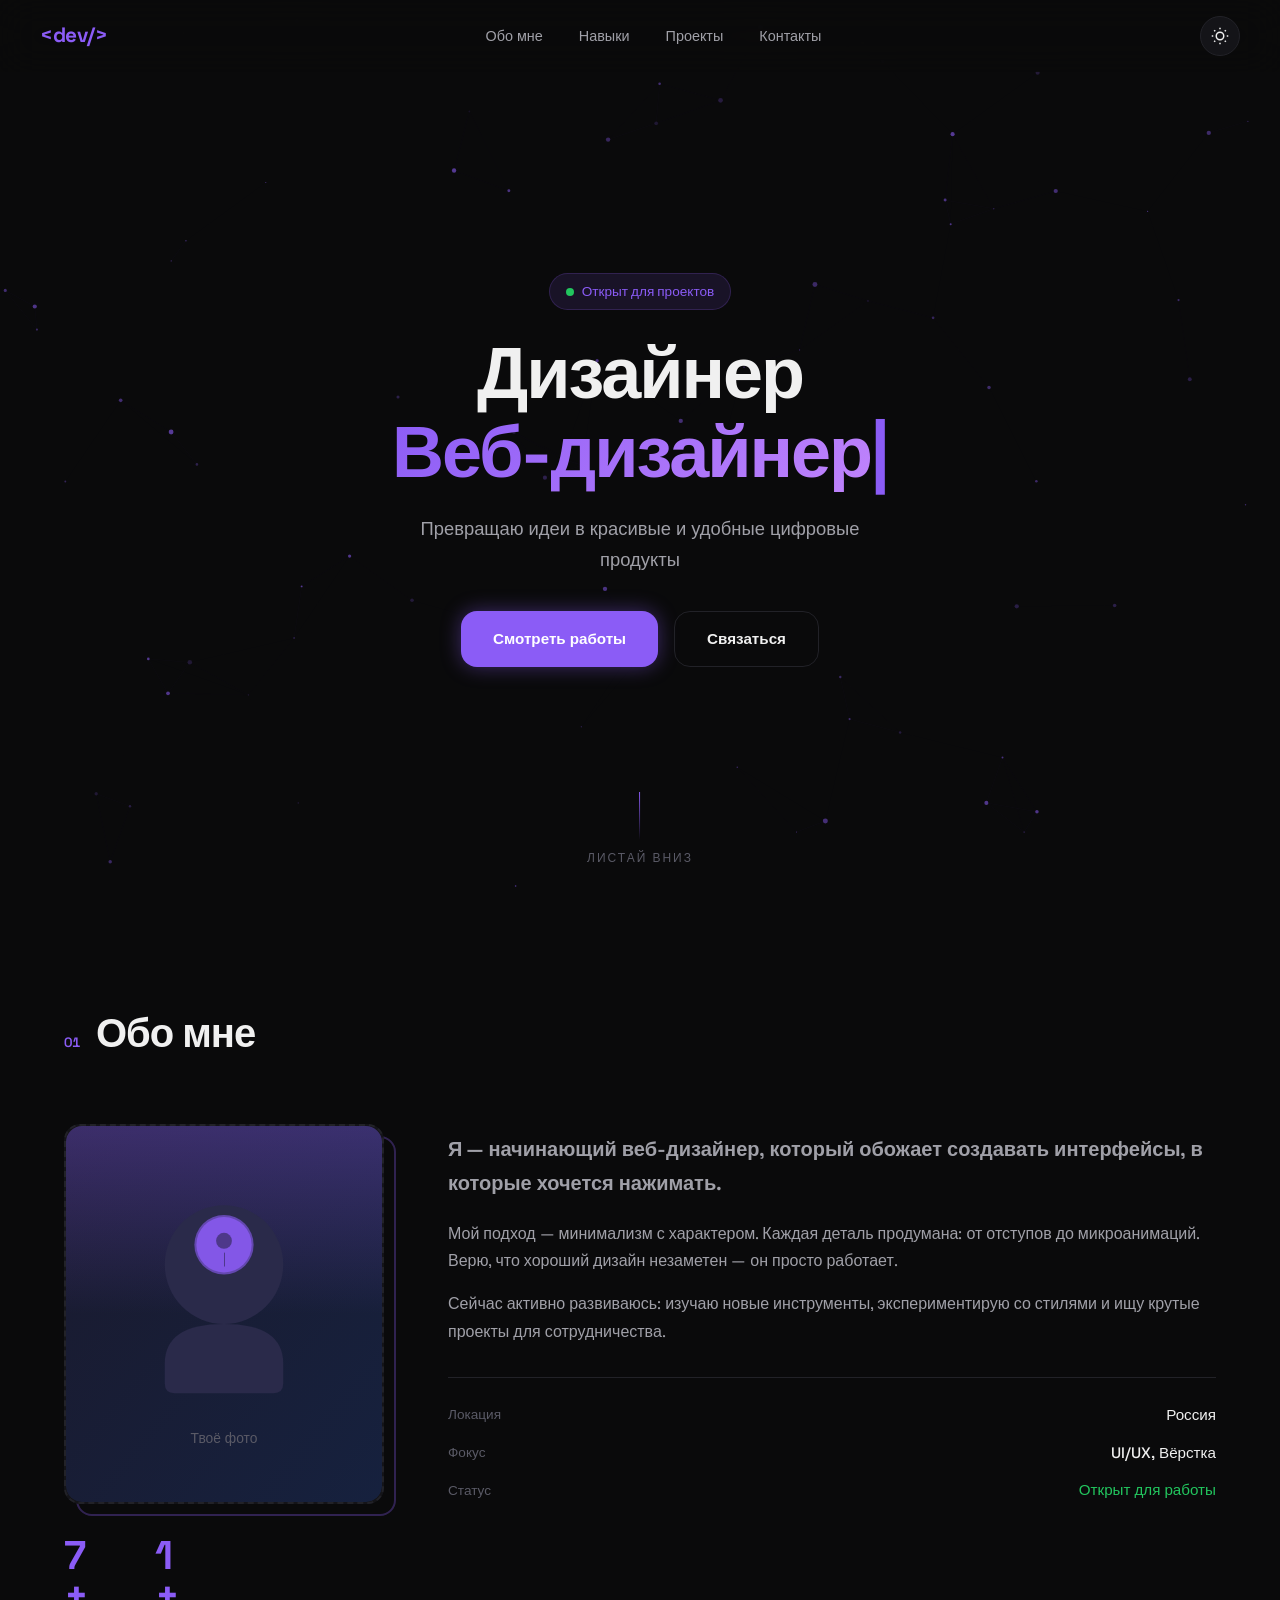
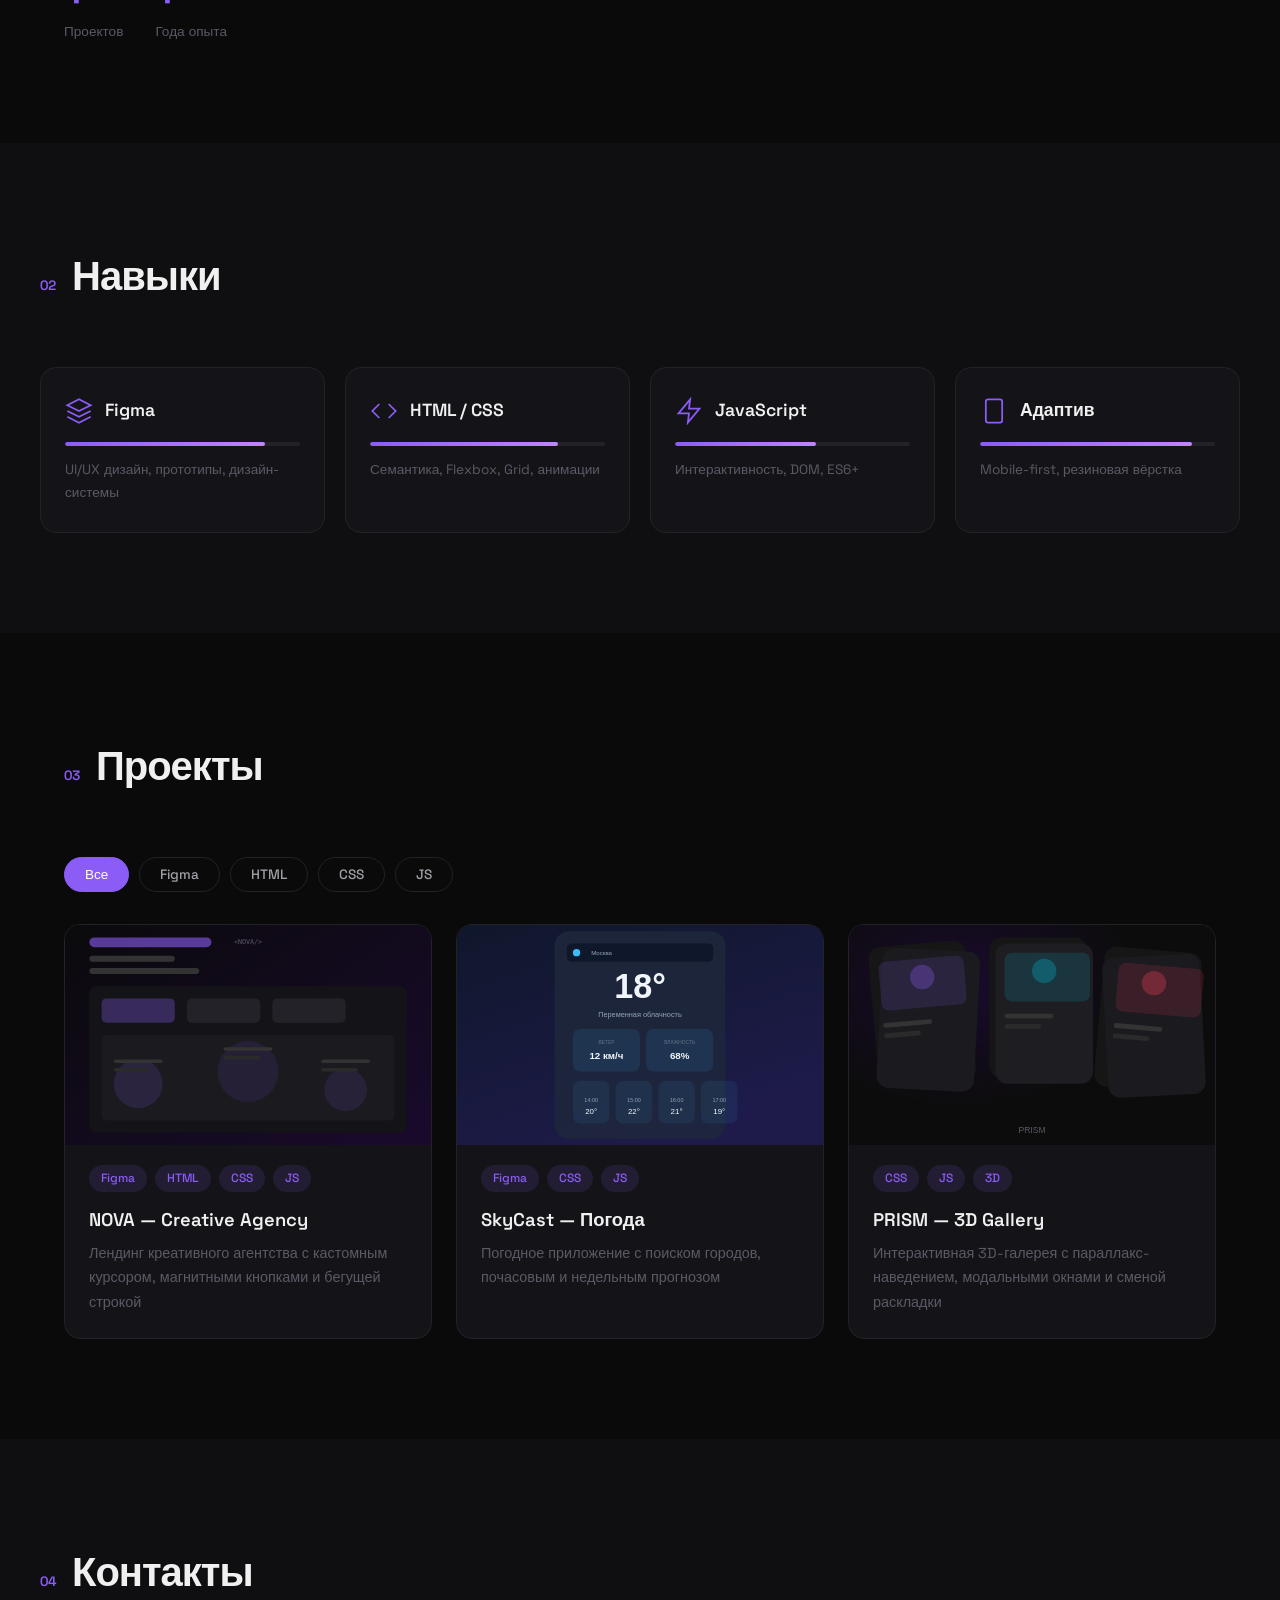
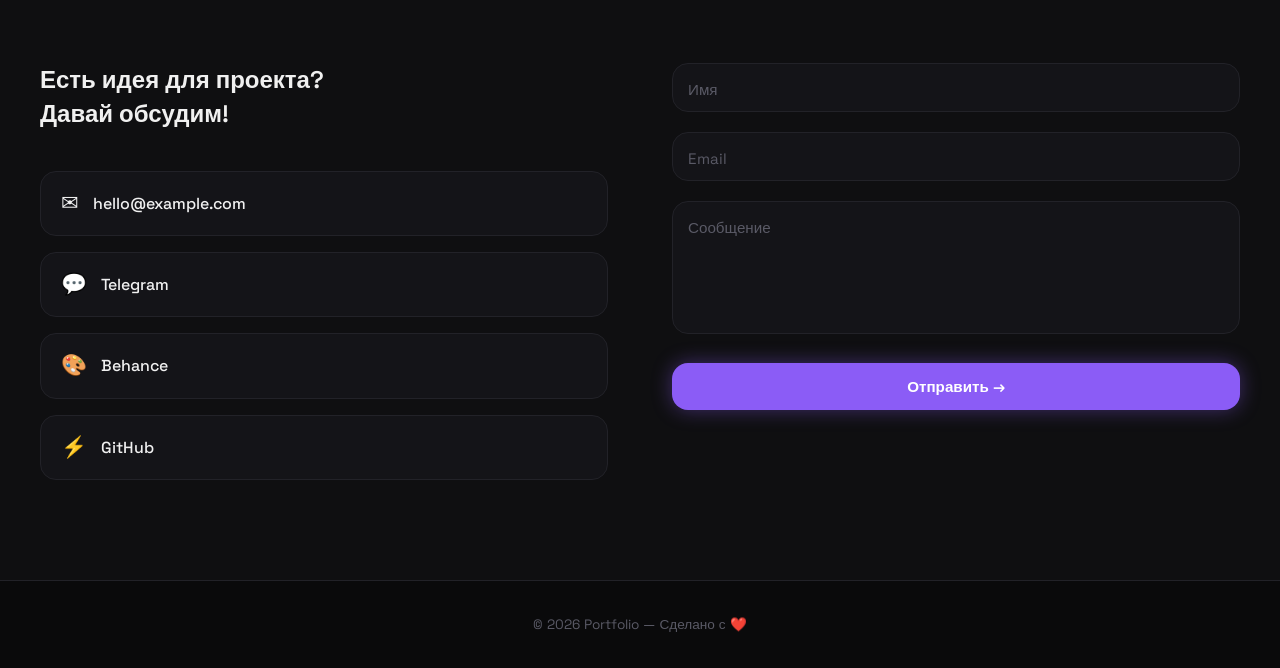
==== index.html @ 02aca1c8 "portfolio" ====
<!DOCTYPE html>
<html lang="ru" data-theme="dark">
<head>
  <meta charset="UTF-8">
  <meta name="viewport" content="width=device-width, initial-scale=1.0">
  <title>Portfolio — Веб-дизайнер</title>
  <meta name="description" content="Портфолио веб-дизайнера — UI/UX, вёрстка, современные сайты">
  <meta name="keywords" content="веб-дизайн, портфолио, UI/UX, вёрстка, Figma">
  <meta property="og:title" content="Portfolio — Веб-дизайнер">
  <meta property="og:description" content="Превращаю идеи в красивые и удобные цифровые продукты">
  <meta property="og:type" content="website">
  <meta property="og:image" content="img/project-agency.svg">
  <meta name="twitter:card" content="summary_large_image">
  <link rel="icon" href="favicon.svg" type="image/svg+xml">
  <link rel="stylesheet" href="style.css">
  <link href="https://fonts.googleapis.com/css2?family=Space+Grotesk:wght@400;500;600;700&display=swap" rel="stylesheet">
</head>
<body>
  <div class="scroll-progress" id="scrollProgress"></div>
  <div class="cursor-glow" id="cursorGlow"></div>
  <canvas id="particles"></canvas>

  <nav class="navbar" id="navbar">
    <a href="#" class="logo">&lt;dev/&gt;</a>
    <ul class="nav-links" id="navLinks">
      <li><a href="#about">Обо мне</a></li>
      <li><a href="#skills">Навыки</a></li>
      <li><a href="#projects">Проекты</a></li>
      <li><a href="#contacts">Контакты</a></li>
    </ul>
    <div class="nav-actions">
      <button class="theme-toggle" id="themeToggle" aria-label="Переключить тему">
        <svg class="icon-sun" viewBox="0 0 24 24" fill="none" stroke="currentColor" stroke-width="2"><circle cx="12" cy="12" r="5"/><line x1="12" y1="1" x2="12" y2="3"/><line x1="12" y1="21" x2="12" y2="23"/><line x1="4.22" y1="4.22" x2="5.64" y2="5.64"/><line x1="18.36" y1="18.36" x2="19.78" y2="19.78"/><line x1="1" y1="12" x2="3" y2="12"/><line x1="21" y1="12" x2="23" y2="12"/><line x1="4.22" y1="19.78" x2="5.64" y2="18.36"/><line x1="18.36" y1="5.64" x2="19.78" y2="4.22"/></svg>
        <svg class="icon-moon" viewBox="0 0 24 24" fill="none" stroke="currentColor" stroke-width="2"><path d="M21 12.79A9 9 0 1 1 11.21 3 7 7 0 0 0 21 12.79z"/></svg>
      </button>
      <button class="burger" id="burger" aria-label="Меню">
        <span></span><span></span><span></span>
      </button>
    </div>
  </nav>

  <button class="scroll-top" id="scrollTop" aria-label="Наверх">
    <svg viewBox="0 0 24 24" fill="none" stroke="currentColor" stroke-width="2"><polyline points="18 15 12 9 6 15"/></svg>
  </button>

  <section class="hero" id="hero">
    <div class="hero-content">
      <div class="hero-badge">Открыт для проектов</div>
      <h1>Дизайнер<br><span class="accent" id="typed"></span><span class="cursor">|</span></h1>
      <p>Превращаю идеи в красивые и удобные цифровые продукты</p>
      <div class="hero-buttons">
        <a href="#projects" class="btn btn-primary">Смотреть работы</a>
        <a href="#contacts" class="btn btn-outline">Связаться</a>
      </div>
    </div>
    <div class="hero-scroll">
      <div class="scroll-line"></div>
      <span>листай вниз</span>
    </div>
  </section>

  <section id="about" class="section">
    <div class="section-header">
      <span class="section-num">01</span>
      <h2 class="section-title">Обо мне</h2>
    </div>
    <div class="about-grid">
      <div class="about-photo">
        <div class="photo-frame">
          <div class="photo-placeholder"><img src="img/avatar.svg" alt="Фото" style="width:100%;height:100%;object-fit:cover;border-radius:var(--radius);"></div>
          <div class="photo-border"></div>
        </div>
        <div class="about-stats">
          <div class="stat">
            <span class="stat-num" data-target="10">0</span><span class="stat-plus">+</span>
            <span class="stat-label">Проектов</span>
          </div>
          <div class="stat">
            <span class="stat-num" data-target="2">0</span><span class="stat-plus">+</span>
            <span class="stat-label">Года опыта</span>
          </div>
        </div>
      </div>
      <div class="about-text">
        <p class="about-intro">Я — начинающий веб-дизайнер, который обожает создавать интерфейсы, в которые хочется нажимать.</p>
        <p>Мой подход — минимализм с характером. Каждая деталь продумана: от отступов до микроанимаций. Верю, что хороший дизайн незаметен — он просто работает.</p>
        <p>Сейчас активно развиваюсь: изучаю новые инструменты, экспериментирую со стилями и ищу крутые проекты для сотрудничества.</p>
        <div class="about-details">
          <div class="detail">
            <span class="detail-label">Локация</span>
            <span class="detail-value">Россия</span>
          </div>
          <div class="detail">
            <span class="detail-label">Фокус</span>
            <span class="detail-value">UI/UX, Вёрстка</span>
          </div>
          <div class="detail">
            <span class="detail-label">Статус</span>
            <span class="detail-value status-open">Открыт для работы</span>
          </div>
        </div>
      </div>
    </div>
  </section>

  <section id="skills" class="section section-alt">
    <div class="section-header">
      <span class="section-num">02</span>
      <h2 class="section-title">Навыки</h2>
    </div>
    <div class="skills-grid">
      <div class="skill-card">
        <div class="skill-top">
          <svg class="skill-svg" viewBox="0 0 24 24" fill="none" stroke="currentColor" stroke-width="1.5"><path d="M12 2L2 7l10 5 10-5-10-5zM2 17l10 5 10-5M2 12l10 5 10-5"/></svg>
          <h3>Figma</h3>
        </div>
        <div class="skill-bar"><div class="skill-fill" data-width="85"></div></div>
        <p>UI/UX дизайн, прототипы, дизайн-системы</p>
      </div>
      <div class="skill-card">
        <div class="skill-top">
          <svg class="skill-svg" viewBox="0 0 24 24" fill="none" stroke="currentColor" stroke-width="1.5"><polyline points="16 18 22 12 16 6"/><polyline points="8 6 2 12 8 18"/></svg>
          <h3>HTML / CSS</h3>
        </div>
        <div class="skill-bar"><div class="skill-fill" data-width="80"></div></div>
        <p>Семантика, Flexbox, Grid, анимации</p>
      </div>
      <div class="skill-card">
        <div class="skill-top">
          <svg class="skill-svg" viewBox="0 0 24 24" fill="none" stroke="currentColor" stroke-width="1.5"><polygon points="13 2 3 14 12 14 11 22 21 10 12 10 13 2"/></svg>
          <h3>JavaScript</h3>
        </div>
        <div class="skill-bar"><div class="skill-fill" data-width="60"></div></div>
        <p>Интерактивность, DOM, ES6+</p>
      </div>
      <div class="skill-card">
        <div class="skill-top">
          <svg class="skill-svg" viewBox="0 0 24 24" fill="none" stroke="currentColor" stroke-width="1.5"><rect x="5" y="2" width="14" height="20" rx="2"/><line x1="12" y1="18" x2="12" y2="18"/></svg>
          <h3>Адаптив</h3>
        </div>
        <div class="skill-bar"><div class="skill-fill" data-width="90"></div></div>
        <p>Mobile-first, резиновая вёрстка</p>
      </div>
    </div>
  </section>

  <section id="projects" class="section">
    <div class="section-header">
      <span class="section-num">03</span>
      <h2 class="section-title">Проекты</h2>
    </div>
    <div class="filter-bar" id="filterBar">
      <button class="filter-btn active" data-filter="all">Все</button>
      <button class="filter-btn" data-filter="Figma">Figma</button>
      <button class="filter-btn" data-filter="HTML">HTML</button>
      <button class="filter-btn" data-filter="CSS">CSS</button>
      <button class="filter-btn" data-filter="JS">JS</button>
    </div>
    <div class="projects-grid" id="projectsGrid">
      <a href="projects/agency-landing.html" class="project-card" data-tags="Figma,HTML,CSS,JS">
        <div class="project-image">
          <img data-src="img/project-agency.svg" alt="NOVA Agency" class="lazy-img">
          <div class="project-overlay">
            <span class="project-link">Открыть →</span>
          </div>
        </div>
        <div class="project-info">
          <div class="project-tags">
            <span class="tag">Figma</span>
            <span class="tag">HTML</span>
            <span class="tag">CSS</span>
            <span class="tag">JS</span>
          </div>
          <h3>NOVA — Creative Agency</h3>
          <p>Лендинг креативного агентства с кастомным курсором, магнитными кнопками и бегущей строкой</p>
        </div>
      </a>
      <a href="projects/weather-app.html" class="project-card" data-tags="Figma,HTML,CSS,JS">
        <div class="project-image">
          <img data-src="img/project-weather.svg" alt="SkyCast Weather" class="lazy-img">
          <div class="project-overlay">
            <span class="project-link">Открыть →</span>
          </div>
        </div>
        <div class="project-info">
          <div class="project-tags">
            <span class="tag">Figma</span>
            <span class="tag">CSS</span>
            <span class="tag">JS</span>
          </div>
          <h3>SkyCast — Погода</h3>
          <p>Погодное приложение с поиском городов, почасовым и недельным прогнозом</p>
        </div>
      </a>
      <a href="projects/card-gallery.html" class="project-card" data-tags="Figma,HTML,CSS,JS">
        <div class="project-image">
          <img data-src="img/project-gallery.svg" alt="PRISM Gallery" class="lazy-img">
          <div class="project-overlay">
            <span class="project-link">Открыть →</span>
          </div>
        </div>
        <div class="project-info">
          <div class="project-tags">
            <span class="tag">CSS</span>
            <span class="tag">JS</span>
            <span class="tag">3D</span>
          </div>
          <h3>PRISM — 3D Gallery</h3>
          <p>Интерактивная 3D-галерея с параллакс-наведением, модальными окнами и сменой раскладки</p>
        </div>
      </a>
    </div>
  </section>

  <section id="contacts" class="section section-alt">
    <div class="section-header">
      <span class="section-num">04</span>
      <h2 class="section-title">Контакты</h2>
    </div>
    <div class="contacts-grid">
      <div class="contacts-info">
        <p class="contacts-intro">Есть идея для проекта?<br>Давай обсудим!</p>
        <div class="contact-links">
          <a href="mailto:hello@example.com" class="contact-item">
            <span class="contact-icon">✉</span>
            <span>hello@example.com</span>
          </a>
          <a href="#" class="contact-item">
            <span class="contact-icon">💬</span>
            <span>Telegram</span>
          </a>
          <a href="#" class="contact-item">
            <span class="contact-icon">🎨</span>
            <span>Behance</span>
          </a>
          <a href="#" class="contact-item">
            <span class="contact-icon">⚡</span>
            <span>GitHub</span>
          </a>
        </div>
      </div>
      <form class="contact-form" id="contactForm">
        <div class="form-group">
          <input type="text" id="name" required placeholder=" ">
          <label for="name">Имя</label>
        </div>
        <div class="form-group">
          <input type="email" id="email" required placeholder=" ">
          <label for="email">Email</label>
        </div>
        <div class="form-group">
          <textarea id="message" rows="5" required placeholder=" "></textarea>
          <label for="message">Сообщение</label>
        </div>
        <button type="submit" class="btn btn-primary btn-full">Отправить →</button>
      </form>
    </div>
  </section>

  <footer class="footer">
    <p>&copy; 2026 Portfolio — Сделано с ❤️</p>
  </footer>

  <script src="script.js"></script>
</body>
</html>
---- style.css ----
*,
*::before,
*::after {
  margin: 0;
  padding: 0;
  box-sizing: border-box;
}

:root,
[data-theme="dark"] {
  --bg: #0a0a0b;
  --bg-alt: #0f0f11;
  --card: #141418;
  --card-hover: #1a1a1f;
  --accent: #8b5cf6;
  --accent-glow: rgba(139, 92, 246, 0.4);
  --accent-soft: rgba(139, 92, 246, 0.12);
  --green: #22c55e;
  --text: #f0f0f0;
  --text-dim: #a0a0a8;
  --text-muted: #5a5a66;
  --border: #222228;
  --radius: 16px;
  --font: "Space Grotesk", sans-serif;
  --nav-bg: rgba(10, 10, 11, 0.8);
  --nav-bg-scroll: rgba(10, 10, 11, 0.95);
  --overlay-bg: rgba(10, 10, 11, 0.7);
  --shadow-card: rgba(139, 92, 246, 0.1);
  --shadow-card-hover: rgba(139, 92, 246, 0.12);
  --glow-color: rgba(139, 92, 246, 0.15);
  --particle-color: rgba(139, 92, 246, 0.5);
  --progress-bg: rgba(139, 92, 246, 0.9);
}

[data-theme="light"] {
  --bg: #fafafa;
  --bg-alt: #f0f0f2;
  --card: #ffffff;
  --card-hover: #f5f5f7;
  --accent: #7c3aed;
  --accent-glow: rgba(124, 58, 237, 0.25);
  --accent-soft: rgba(124, 58, 237, 0.08);
  --green: #16a34a;
  --text: #1a1a1e;
  --text-dim: #55555e;
  --text-muted: #888898;
  --border: #e0e0e4;
  --nav-bg: rgba(250, 250, 250, 0.85);
  --nav-bg-scroll: rgba(250, 250, 250, 0.95);
  --overlay-bg: rgba(250, 250, 250, 0.7);
  --shadow-card: rgba(124, 58, 237, 0.08);
  --shadow-card-hover: rgba(124, 58, 237, 0.15);
  --glow-color: rgba(124, 58, 237, 0.08);
  --particle-color: rgba(124, 58, 237, 0.3);
  --progress-bg: rgba(124, 58, 237, 0.85);
}

html {
  scroll-behavior: smooth;
}

body {
  font-family: var(--font);
  background: var(--bg);
  color: var(--text);
  line-height: 1.7;
  overflow-x: hidden;
  transition: background 0.4s, color 0.4s;
}

a {
  color: inherit;
  text-decoration: none;
}

.scroll-progress {
  position: fixed;
  top: 0;
  left: 0;
  height: 3px;
  background: linear-gradient(90deg, var(--accent), #c084fc);
  width: 0%;
  z-index: 200;
  transition: width 0.1s linear;
  box-shadow: 0 0 8px var(--accent-glow);
}

.cursor-glow {
  position: fixed;
  width: 300px;
  height: 300px;
  border-radius: 50%;
  background: radial-gradient(circle, var(--glow-color) 0%, transparent 70%);
  pointer-events: none;
  z-index: 0;
  transform: translate(-50%, -50%);
  transition: opacity 0.3s;
  opacity: 0;
}

.cursor-glow.active {
  opacity: 1;
}

#particles {
  position: fixed;
  top: 0;
  left: 0;
  width: 100%;
  height: 100%;
  pointer-events: none;
  z-index: 0;
}

.navbar {
  position: fixed;
  top: 0;
  left: 0;
  width: 100%;
  display: flex;
  align-items: center;
  justify-content: space-between;
  padding: 16px 40px;
  background: var(--nav-bg);
  backdrop-filter: blur(20px);
  -webkit-backdrop-filter: blur(20px);
  z-index: 100;
  transition: padding 0.3s, background 0.3s;
}

.navbar.scrolled {
  padding: 10px 40px;
  background: var(--nav-bg-scroll);
  border-bottom: 1px solid var(--border);
}

.logo {
  font-weight: 700;
  font-size: 1.3rem;
  color: var(--accent);
  letter-spacing: -0.5px;
}

.nav-links {
  display: flex;
  gap: 36px;
  list-style: none;
}

.nav-links a {
  font-size: 0.9rem;
  font-weight: 500;
  color: var(--text-dim);
  transition: color 0.25s;
  position: relative;
}

.nav-links a::after {
  content: "";
  position: absolute;
  bottom: -4px;
  left: 0;
  width: 0;
  height: 2px;
  background: var(--accent);
  transition: width 0.25s;
  border-radius: 1px;
}

.nav-links a:hover {
  color: var(--text);
}

.nav-links a:hover::after {
  width: 100%;
}

.nav-actions {
  display: flex;
  align-items: center;
  gap: 16px;
}

.theme-toggle {
  background: var(--card);
  border: 1px solid var(--border);
  border-radius: 50%;
  width: 40px;
  height: 40px;
  display: flex;
  align-items: center;
  justify-content: center;
  cursor: pointer;
  color: var(--text);
  transition: border-color 0.25s, transform 0.25s;
}

.theme-toggle:hover {
  border-color: var(--accent);
  transform: rotate(20deg);
}

.theme-toggle svg {
  width: 18px;
  height: 18px;
}

[data-theme="dark"] .icon-moon,
[data-theme="light"] .icon-sun {
  display: none;
}

[data-theme="dark"] .icon-sun,
[data-theme="light"] .icon-moon {
  display: block;
}

.burger {
  display: none;
  flex-direction: column;
  gap: 5px;
  background: none;
  border: none;
  cursor: pointer;
  z-index: 101;
}

.burger span {
  width: 24px;
  height: 2px;
  background: var(--text);
  border-radius: 2px;
  transition: 0.3s;
}

.burger.active span:nth-child(1) {
  transform: rotate(45deg) translate(5px, 5px);
}

.burger.active span:nth-child(2) {
  opacity: 0;
}

.burger.active span:nth-child(3) {
  transform: rotate(-45deg) translate(5px, -5px);
}

.scroll-top {
  position: fixed;
  bottom: 32px;
  right: 32px;
  width: 48px;
  height: 48px;
  border-radius: 50%;
  background: var(--accent);
  color: #fff;
  border: none;
  cursor: pointer;
  z-index: 90;
  display: flex;
  align-items: center;
  justify-content: center;
  opacity: 0;
  transform: translateY(20px);
  transition: opacity 0.3s, transform 0.3s, background 0.25s;
  box-shadow: 0 4px 20px var(--accent-glow);
}

.scroll-top.visible {
  opacity: 1;
  transform: translateY(0);
}

.scroll-top:hover {
  background: #9b6ffc;
  transform: translateY(-2px);
}

.scroll-top svg {
  width: 22px;
  height: 22px;
}

.hero {
  position: relative;
  min-height: 100vh;
  display: flex;
  align-items: center;
  justify-content: center;
  text-align: center;
  padding: 120px 20px 80px;
  z-index: 1;
}

.hero-content {
  position: relative;
}

.hero-badge {
  display: inline-flex;
  align-items: center;
  gap: 8px;
  background: var(--accent-soft);
  color: var(--accent);
  padding: 6px 16px;
  border-radius: 100px;
  font-size: 0.85rem;
  font-weight: 500;
  margin-bottom: 24px;
  border: 1px solid rgba(139, 92, 246, 0.2);
}

.hero-badge::before {
  content: "";
  width: 8px;
  height: 8px;
  background: var(--green);
  border-radius: 50%;
  animation: pulse-dot 2s infinite;
}

@keyframes pulse-dot {
  0%, 100% { opacity: 1; transform: scale(1); }
  50% { opacity: 0.5; transform: scale(1.5); }
}

.hero h1 {
  font-size: clamp(2.5rem, 6vw, 4.5rem);
  font-weight: 700;
  line-height: 1.1;
  margin-bottom: 20px;
  letter-spacing: -2px;
}

.accent {
  background: linear-gradient(135deg, var(--accent), #c084fc);
  -webkit-background-clip: text;
  -webkit-text-fill-color: transparent;
  background-clip: text;
}

.cursor {
  color: var(--accent);
  animation: blink 1s step-end infinite;
  -webkit-text-fill-color: var(--accent);
}

@keyframes blink {
  50% { opacity: 0; }
}

.hero p {
  font-size: 1.15rem;
  color: var(--text-dim);
  margin-bottom: 36px;
  max-width: 480px;
  margin-left: auto;
  margin-right: auto;
}

.hero-buttons {
  display: flex;
  gap: 16px;
  justify-content: center;
  flex-wrap: wrap;
}

.btn {
  display: inline-flex;
  align-items: center;
  gap: 8px;
  padding: 14px 32px;
  border-radius: var(--radius);
  font-weight: 600;
  font-size: 0.95rem;
  font-family: var(--font);
  cursor: pointer;
  border: none;
  transition: all 0.25s;
}

.btn-primary {
  background: var(--accent);
  color: #fff;
  box-shadow: 0 0 20px var(--accent-glow);
}

.btn-primary:hover {
  background: #9b6ffc;
  transform: translateY(-2px);
  box-shadow: 0 0 40px var(--accent-glow);
}

.btn-outline {
  background: transparent;
  color: var(--text);
  border: 1px solid var(--border);
}

.btn-outline:hover {
  border-color: var(--accent);
  color: var(--accent);
  transform: translateY(-2px);
}

.btn-full {
  width: 100%;
  justify-content: center;
}

.hero-scroll {
  position: absolute;
  bottom: 32px;
  left: 50%;
  transform: translateX(-50%);
  display: flex;
  flex-direction: column;
  align-items: center;
  gap: 8px;
  color: var(--text-muted);
  font-size: 0.75rem;
  letter-spacing: 2px;
  text-transform: uppercase;
}

.scroll-line {
  width: 1px;
  height: 48px;
  background: linear-gradient(to bottom, var(--accent), transparent);
  animation: scroll-pulse 2s ease-in-out infinite;
}

@keyframes scroll-pulse {
  0%, 100% { opacity: 0.3; transform: scaleY(0.6); }
  50% { opacity: 1; transform: scaleY(1); }
}

.section {
  position: relative;
  max-width: 1200px;
  margin: 0 auto;
  padding: 100px 24px;
  z-index: 1;
}

.section-alt {
  max-width: 100%;
  background: var(--bg-alt);
}

.section-alt > * {
  max-width: 1200px;
  margin-left: auto;
  margin-right: auto;
}

.section-header {
  display: flex;
  align-items: baseline;
  gap: 16px;
  margin-bottom: 56px;
}

.section-num {
  font-size: 0.85rem;
  font-weight: 600;
  color: var(--accent);
  font-variant-numeric: tabular-nums;
}

.section-title {
  font-size: 2.5rem;
  font-weight: 700;
  letter-spacing: -1px;
}

.about-grid {
  display: grid;
  grid-template-columns: 320px 1fr;
  gap: 64px;
  align-items: start;
}

.photo-frame {
  position: relative;
}

.photo-placeholder {
  width: 320px;
  height: 380px;
  background: var(--card);
  border: 2px dashed var(--border);
  border-radius: var(--radius);
  display: flex;
  align-items: center;
  justify-content: center;
  color: var(--text-muted);
  font-size: 0.95rem;
}

.photo-border {
  position: absolute;
  top: 12px;
  left: 12px;
  width: 320px;
  height: 380px;
  border: 2px solid var(--accent);
  border-radius: var(--radius);
  z-index: -1;
  opacity: 0.3;
}

.about-stats {
  display: flex;
  gap: 32px;
  margin-top: 32px;
}

.stat {
  display: flex;
  flex-direction: column;
}

.stat-num {
  font-size: 2.5rem;
  font-weight: 700;
  color: var(--accent);
  line-height: 1;
}

.stat-plus {
  font-size: 2.5rem;
  font-weight: 700;
  color: var(--accent);
  line-height: 1;
}

.stat-label {
  color: var(--text-muted);
  font-size: 0.85rem;
  margin-top: 4px;
}

.about-text {
  padding-top: 8px;
}

.about-intro {
  font-size: 1.25rem;
  font-weight: 600;
  color: var(--text);
  margin-bottom: 20px !important;
}

.about-text p {
  color: var(--text-dim);
  margin-bottom: 16px;
}

.about-details {
  display: flex;
  flex-direction: column;
  gap: 12px;
  margin-top: 32px;
  padding-top: 24px;
  border-top: 1px solid var(--border);
}

.detail {
  display: flex;
  justify-content: space-between;
  align-items: center;
}

.detail-label {
  color: var(--text-muted);
  font-size: 0.85rem;
}

.detail-value {
  font-weight: 500;
  font-size: 0.95rem;
}

.status-open {
  color: var(--green);
}

.skills-grid {
  display: grid;
  grid-template-columns: repeat(auto-fit, minmax(260px, 1fr));
  gap: 20px;
}

.skill-card {
  background: var(--card);
  border: 1px solid var(--border);
  border-radius: var(--radius);
  padding: 28px 24px;
  transition: transform 0.25s, border-color 0.25s, box-shadow 0.25s;
}

.skill-card:hover {
  transform: translateY(-4px);
  border-color: var(--accent);
  box-shadow: 0 8px 32px var(--shadow-card);
}

.skill-top {
  display: flex;
  align-items: center;
  gap: 12px;
  margin-bottom: 16px;
}

.skill-svg {
  width: 28px;
  height: 28px;
  color: var(--accent);
}

.skill-top h3 {
  font-size: 1.1rem;
  font-weight: 600;
}

.skill-bar {
  width: 100%;
  height: 4px;
  background: var(--border);
  border-radius: 2px;
  margin-bottom: 12px;
  overflow: hidden;
}

.skill-fill {
  height: 100%;
  background: linear-gradient(90deg, var(--accent), #c084fc);
  border-radius: 2px;
  width: 0;
  transition: width 1s ease;
}

.skill-card p {
  color: var(--text-muted);
  font-size: 0.85rem;
}

.filter-bar {
  display: flex;
  gap: 10px;
  margin-bottom: 32px;
  flex-wrap: wrap;
}

.filter-btn {
  padding: 8px 20px;
  border-radius: 100px;
  border: 1px solid var(--border);
  background: transparent;
  color: var(--text-dim);
  font-family: var(--font);
  font-size: 0.85rem;
  font-weight: 500;
  cursor: pointer;
  transition: all 0.25s;
}

.filter-btn:hover {
  border-color: var(--accent);
  color: var(--accent);
}

.filter-btn.active {
  background: var(--accent);
  color: #fff;
  border-color: var(--accent);
}

.projects-grid {
  display: grid;
  grid-template-columns: repeat(auto-fit, minmax(340px, 1fr));
  gap: 24px;
}

.project-card {
  background: var(--card);
  border: 1px solid var(--border);
  border-radius: var(--radius);
  overflow: hidden;
  transition: transform 0.3s, border-color 0.3s, box-shadow 0.3s, opacity 0.4s;
}

.project-card.hidden {
  display: none;
}

.project-card:hover {
  transform: translateY(-6px);
  border-color: var(--accent);
  box-shadow: 0 12px 40px var(--shadow-card-hover);
}

.project-image {
  position: relative;
  height: 220px;
  overflow: hidden;
  background: var(--bg-alt);
}

.project-image img {
  width: 100%;
  height: 100%;
  object-fit: cover;
  transition: transform 0.4s, opacity 0.5s;
  opacity: 0;
}

.project-image img.loaded {
  opacity: 1;
}

.project-card:hover .project-image img {
  transform: scale(1.05);
}

.project-overlay {
  position: absolute;
  inset: 0;
  background: var(--overlay-bg);
  display: flex;
  align-items: center;
  justify-content: center;
  opacity: 0;
  transition: opacity 0.3s;
}

.project-card:hover .project-overlay {
  opacity: 1;
}

.project-link {
  font-weight: 600;
  font-size: 1.1rem;
  color: var(--accent);
  padding: 10px 24px;
  border: 2px solid var(--accent);
  border-radius: var(--radius);
  transition: background 0.2s, color 0.2s;
}

.project-card:hover .project-link:hover {
  background: var(--accent);
  color: #fff;
}

.project-info {
  padding: 20px 24px 24px;
}

.project-tags {
  display: flex;
  gap: 8px;
  flex-wrap: wrap;
  margin-bottom: 12px;
}

.tag {
  background: var(--accent-soft);
  color: var(--accent);
  padding: 3px 12px;
  border-radius: 100px;
  font-size: 0.75rem;
  font-weight: 500;
}

.project-info h3 {
  font-size: 1.15rem;
  font-weight: 600;
  margin-bottom: 6px;
}

.project-info p {
  color: var(--text-muted);
  font-size: 0.9rem;
}

.contacts-grid {
  display: grid;
  grid-template-columns: 1fr 1fr;
  gap: 64px;
  align-items: start;
}

.contacts-intro {
  font-size: 1.5rem;
  font-weight: 600;
  line-height: 1.4;
  margin-bottom: 40px !important;
}

.contact-links {
  display: flex;
  flex-direction: column;
  gap: 16px;
}

.contact-item {
  display: flex;
  align-items: center;
  gap: 14px;
  padding: 14px 20px;
  background: var(--card);
  border: 1px solid var(--border);
  border-radius: var(--radius);
  font-weight: 500;
  transition: border-color 0.25s, transform 0.25s;
}

.contact-item:hover {
  border-color: var(--accent);
  transform: translateX(4px);
}

.contact-icon {
  font-size: 1.3rem;
}

.contact-form {
  display: flex;
  flex-direction: column;
  gap: 20px;
}

.form-group {
  position: relative;
}

.form-group input,
.form-group textarea {
  width: 100%;
  background: var(--card);
  border: 1px solid var(--border);
  border-radius: var(--radius);
  padding: 18px 16px 8px;
  color: var(--text);
  font-family: var(--font);
  font-size: 1rem;
  outline: none;
  transition: border-color 0.25s;
  resize: none;
}

.form-group input:focus,
.form-group textarea:focus {
  border-color: var(--accent);
}

.form-group label {
  position: absolute;
  left: 16px;
  top: 14px;
  color: var(--text-muted);
  font-size: 0.95rem;
  transition: all 0.2s;
  pointer-events: none;
}

.form-group input:focus ~ label,
.form-group input:not(:placeholder-shown) ~ label,
.form-group textarea:focus ~ label,
.form-group textarea:not(:placeholder-shown) ~ label {
  top: 6px;
  font-size: 0.7rem;
  color: var(--accent);
}

.footer {
  text-align: center;
  padding: 32px 20px;
  border-top: 1px solid var(--border);
  color: var(--text-muted);
  font-size: 0.85rem;
  position: relative;
  z-index: 1;
}

.error-page {
  min-height: 100vh;
  display: flex;
  align-items: center;
  justify-content: center;
  text-align: center;
  padding: 120px 20px;
  position: relative;
  z-index: 1;
}

.error-content {
  position: relative;
}

.error-code {
  font-size: clamp(8rem, 20vw, 14rem);
  font-weight: 700;
  color: var(--accent);
  opacity: 0.15;
  line-height: 1;
  display: block;
  animation: glitch 3s infinite;
  position: relative;
}

@keyframes glitch {
  0%, 90%, 100% { transform: translate(0); }
  92% { transform: translate(-4px, 2px); }
  94% { transform: translate(4px, -2px); }
  96% { transform: translate(-2px, -4px); }
  98% { transform: translate(2px, 4px); }
}

.error-content h1 {
  font-size: 2rem;
  font-weight: 700;
  margin-bottom: 12px;
}

.error-content p {
  color: var(--text-dim);
  margin-bottom: 32px;
}

.reveal {
  opacity: 0;
  transform: translateY(40px);
  transition: opacity 0.7s cubic-bezier(0.16, 1, 0.3, 1), transform 0.7s cubic-bezier(0.16, 1, 0.3, 1);
}

.reveal.visible {
  opacity: 1;
  transform: translateY(0);
}

.reveal-delay-1 { transition-delay: 0.1s; }
.reveal-delay-2 { transition-delay: 0.2s; }
.reveal-delay-3 { transition-delay: 0.3s; }
.reveal-delay-4 { transition-delay: 0.4s; }

@media (max-width: 768px) {
  .nav-links {
    display: none;
    position: fixed;
    top: 0;
    left: 0;
    width: 100%;
    height: 100vh;
    flex-direction: column;
    background: var(--bg);
    padding: 80px 40px 40px;
    gap: 24px;
    border-bottom: none;
    z-index: 99;
  }

  .nav-links.open {
    display: flex;
  }

  .nav-links a {
    font-size: 1.5rem;
  }

  .burger {
    display: flex;
  }

  .hero h1 {
    font-size: clamp(2rem, 8vw, 3rem);
    letter-spacing: -1px;
  }

  .about-grid {
    grid-template-columns: 1fr;
    gap: 40px;
  }

  .photo-placeholder,
  .photo-border {
    width: 260px;
    height: 320px;
  }

  .about-grid {
    justify-items: center;
    text-align: center;
  }

  .about-details {
    align-items: center;
  }

  .contacts-grid {
    grid-template-columns: 1fr;
    gap: 40px;
  }

  .contacts-intro {
    text-align: center;
  }

  .section-title {
    font-size: 1.8rem;
  }

  .hero-scroll {
    display: none;
  }

  .projects-grid {
    grid-template-columns: 1fr;
  }

  .scroll-top {
    bottom: 20px;
    right: 20px;
    width: 42px;
    height: 42px;
  }

  .cursor-glow {
    display: none;
  }
}
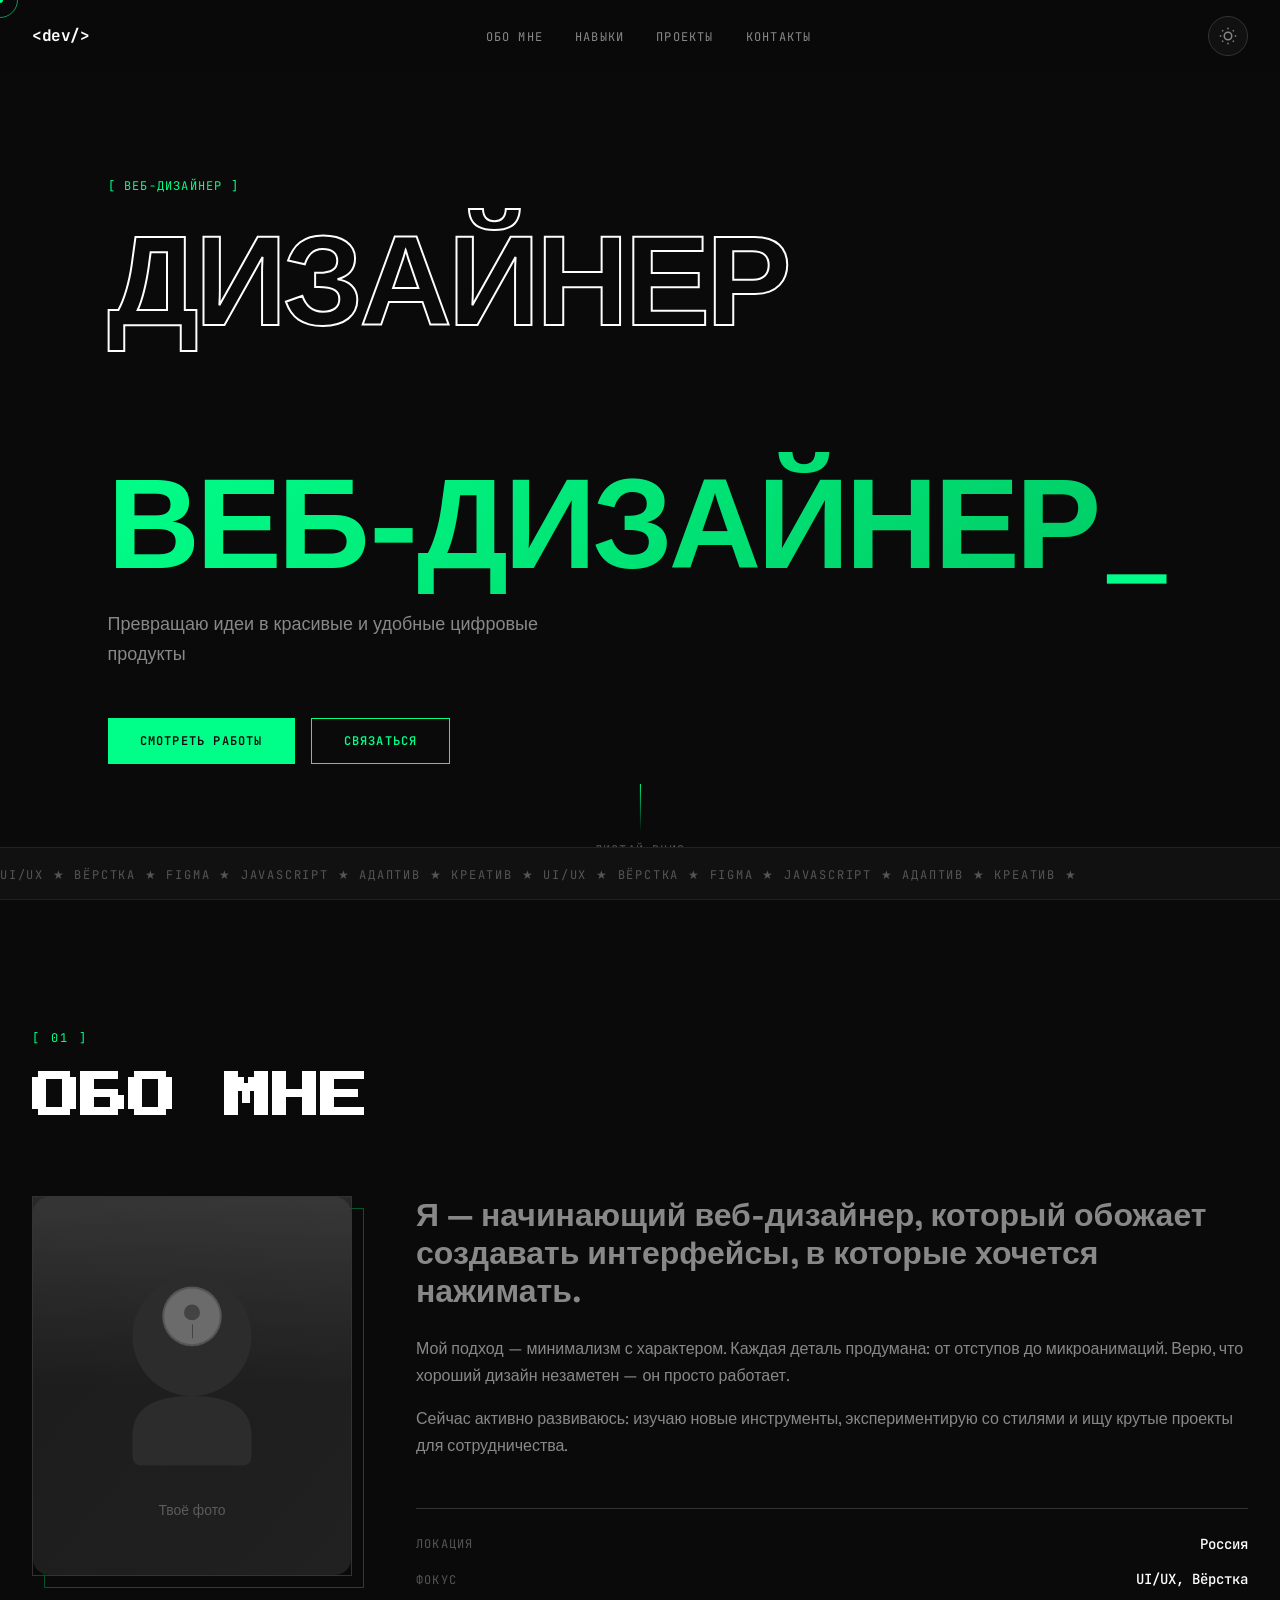
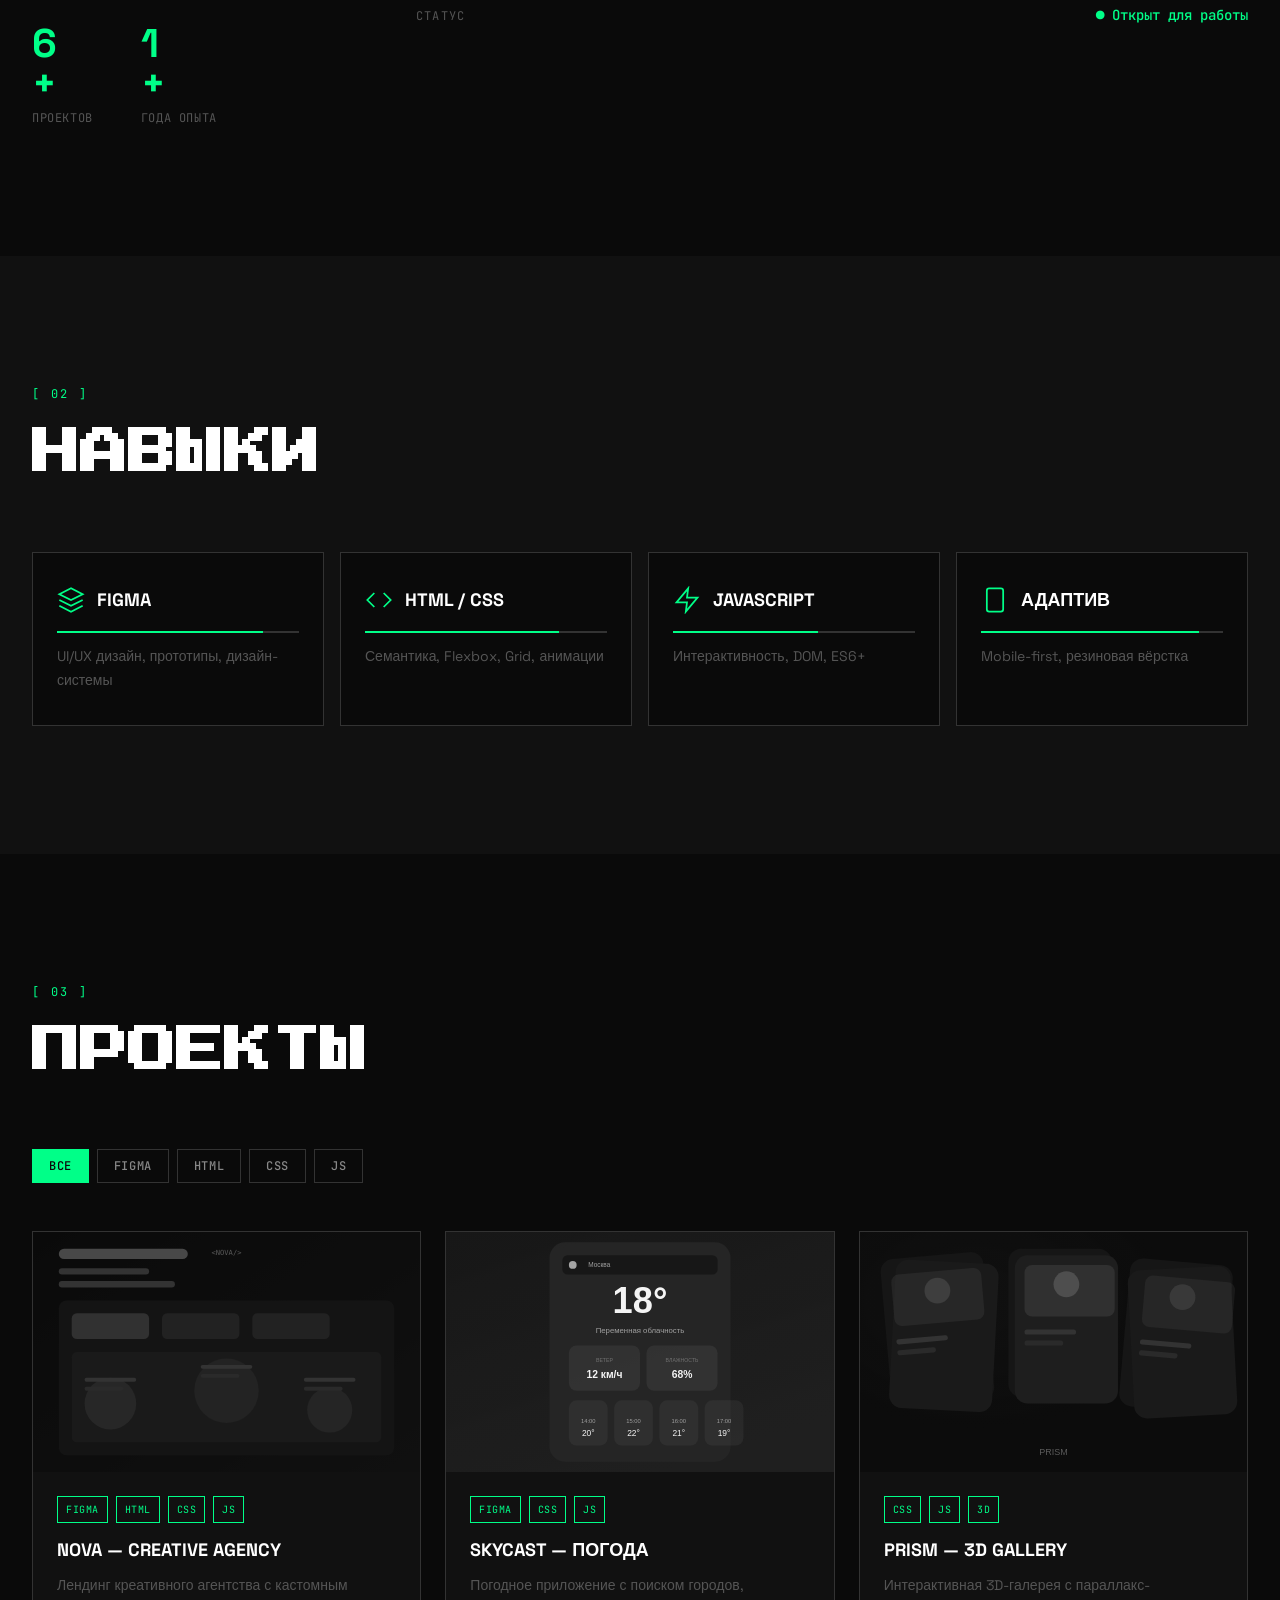
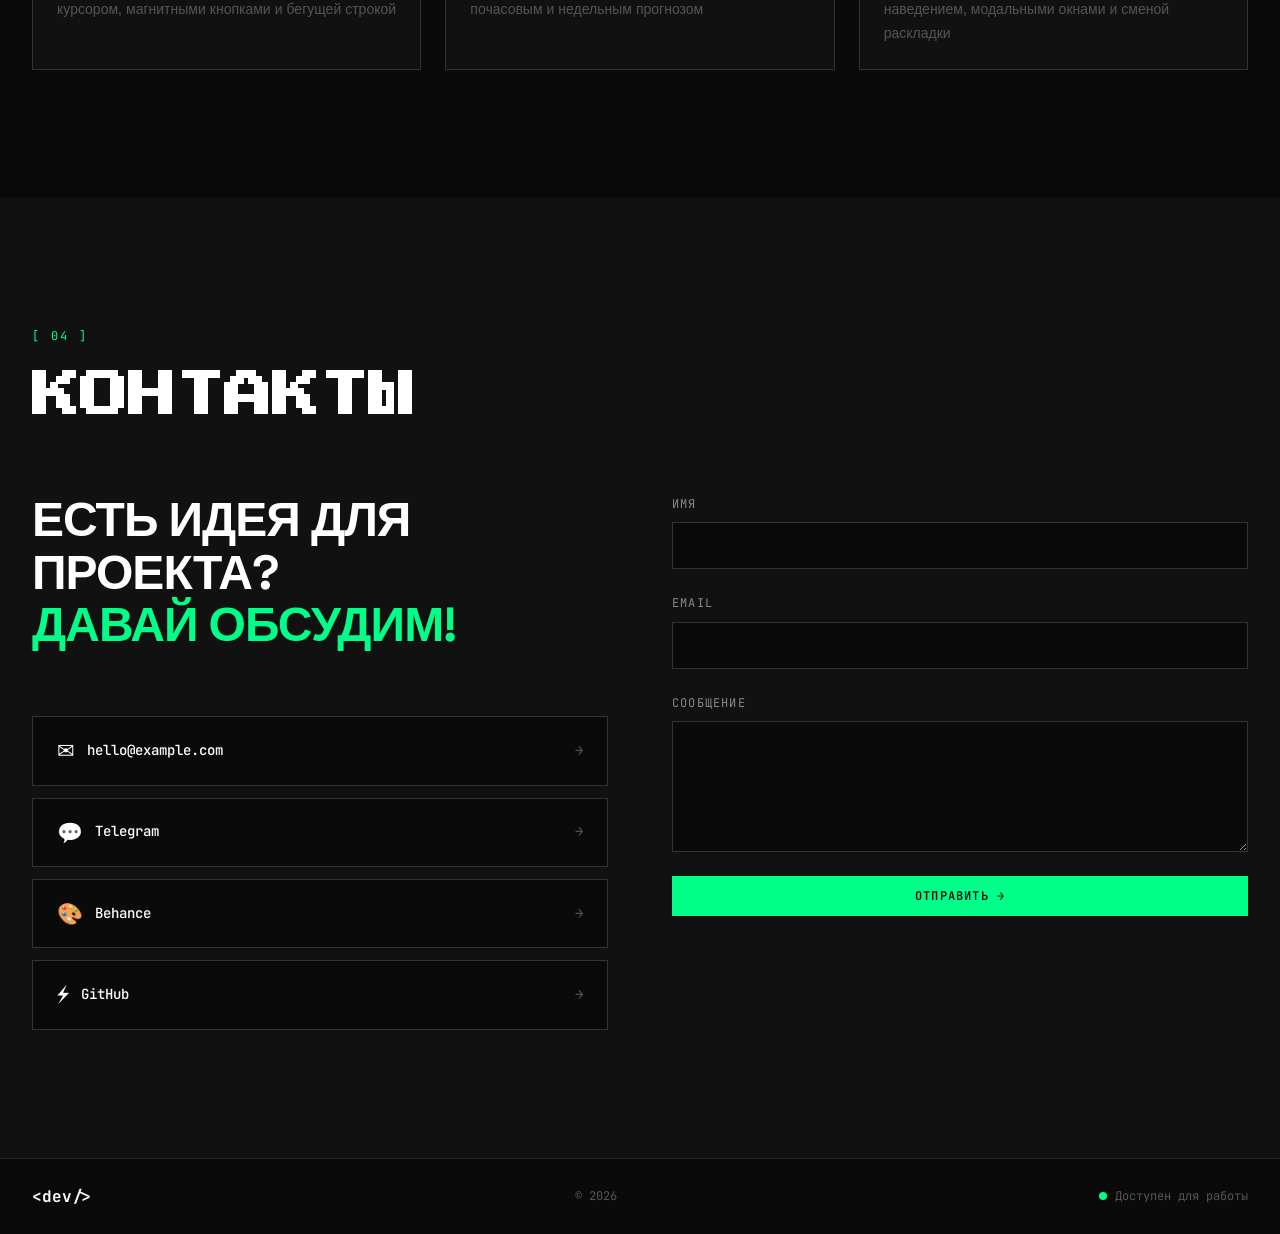
==== commit 3ee6cdfb: "redesign: Brutal Pixel design system - custom cursor, pixel fonts, neon green, marquee, page loader" ====
--- a/index.html
+++ b/index.html
@@ -13,22 +13,27 @@
   <meta name="twitter:card" content="summary_large_image">
   <link rel="icon" href="favicon.svg" type="image/svg+xml">
   <link rel="stylesheet" href="style.css">
-  <link href="https://fonts.googleapis.com/css2?family=Space+Grotesk:wght@400;500;600;700&display=swap" rel="stylesheet">
+  <link href="https://fonts.googleapis.com/css2?family=Space+Grotesk:wght@400;500;600;700&family=JetBrains+Mono:wght@400;500;600;700&family=Press+Start+2P&display=swap" rel="stylesheet">
 </head>
 <body>
+  <div class="page-loader" id="pageLoader">
+    <span class="loader-counter" id="loaderCounter">0%</span>
+  </div>
+
   <div class="scroll-progress" id="scrollProgress"></div>
+  <div class="cursor-dot" id="cursorDot"></div>
+  <div class="cursor-ring" id="cursorRing"></div>
   <div class="cursor-glow" id="cursorGlow"></div>
-  <canvas id="particles"></canvas>
-
-  <nav class="navbar" id="navbar">
-    <a href="#" class="logo">&lt;dev/&gt;</a>
-    <ul class="nav-links" id="navLinks">
-      <li><a href="#about">Обо мне</a></li>
-      <li><a href="#skills">Навыки</a></li>
-      <li><a href="#projects">Проекты</a></li>
-      <li><a href="#contacts">Контакты</a></li>
+
+  <nav class="nav" id="navbar">
+    <a href="#" class="nav__logo">&lt;dev/&gt;</a>
+    <ul class="nav__links" id="navLinks">
+      <li><a href="#about" class="nav__link">Обо мне</a></li>
+      <li><a href="#skills" class="nav__link">Навыки</a></li>
+      <li><a href="#projects" class="nav__link">Проекты</a></li>
+      <li><a href="#contacts" class="nav__link">Контакты</a></li>
     </ul>
-    <div class="nav-actions">
+    <div class="nav__actions">
       <button class="theme-toggle" id="themeToggle" aria-label="Переключить тему">
         <svg class="icon-sun" viewBox="0 0 24 24" fill="none" stroke="currentColor" stroke-width="2"><circle cx="12" cy="12" r="5"/><line x1="12" y1="1" x2="12" y2="3"/><line x1="12" y1="21" x2="12" y2="23"/><line x1="4.22" y1="4.22" x2="5.64" y2="5.64"/><line x1="18.36" y1="18.36" x2="19.78" y2="19.78"/><line x1="1" y1="12" x2="3" y2="12"/><line x1="21" y1="12" x2="23" y2="12"/><line x1="4.22" y1="19.78" x2="5.64" y2="18.36"/><line x1="18.36" y1="5.64" x2="19.78" y2="4.22"/></svg>
         <svg class="icon-moon" viewBox="0 0 24 24" fill="none" stroke="currentColor" stroke-width="2"><path d="M21 12.79A9 9 0 1 1 11.21 3 7 7 0 0 0 21 12.79z"/></svg>
@@ -39,226 +44,259 @@
     </div>
   </nav>
 
+  <div class="nav__mobile" id="navMobile">
+    <a href="#about" class="nav__mobile-link">Обо мне</a>
+    <a href="#skills" class="nav__mobile-link">Навыки</a>
+    <a href="#projects" class="nav__mobile-link">Проекты</a>
+    <a href="#contacts" class="nav__mobile-link">Контакты</a>
+  </div>
+
   <button class="scroll-top" id="scrollTop" aria-label="Наверх">
     <svg viewBox="0 0 24 24" fill="none" stroke="currentColor" stroke-width="2"><polyline points="18 15 12 9 6 15"/></svg>
   </button>
 
   <section class="hero" id="hero">
-    <div class="hero-content">
-      <div class="hero-badge">Открыт для проектов</div>
-      <h1>Дизайнер<br><span class="accent" id="typed"></span><span class="cursor">|</span></h1>
-      <p>Превращаю идеи в красивые и удобные цифровые продукты</p>
-      <div class="hero-buttons">
-        <a href="#projects" class="btn btn-primary">Смотреть работы</a>
-        <a href="#contacts" class="btn btn-outline">Связаться</a>
-      </div>
-    </div>
-    <div class="hero-scroll">
+    <div class="hero__container container">
+      <p class="label label--accent">[ Веб-дизайнер ]</p>
+      <h1 class="hero__title">
+        <span class="hero__line">Дизайнер</span><br>
+        <span class="hero__typed accent" id="typed"></span><span class="hero__cursor">_</span>
+      </h1>
+      <p class="hero__subtitle">Превращаю идеи в красивые и удобные цифровые продукты</p>
+      <div class="hero__buttons">
+        <a href="#projects" class="btn btn-primary btn-arrow">Смотреть работы</a>
+        <a href="#contacts" class="btn btn-secondary">Связаться</a>
+      </div>
+    </div>
+    <div class="hero__scroll">
       <div class="scroll-line"></div>
-      <span>листай вниз</span>
+      <span class="label">листай вниз</span>
+    </div>
+    <div class="hero__marquee" aria-hidden="true">
+      <span>UI/UX ★ ВЁРСТКА ★ FIGMA ★ JAVASCRIPT ★ АДАПТИВ ★ КРЕАТИВ ★ UI/UX ★ ВЁРСТКА ★ FIGMA ★ JAVASCRIPT ★ АДАПТИВ ★ КРЕАТИВ ★</span>
     </div>
   </section>
 
   <section id="about" class="section">
-    <div class="section-header">
-      <span class="section-num">01</span>
-      <h2 class="section-title">Обо мне</h2>
-    </div>
-    <div class="about-grid">
-      <div class="about-photo">
-        <div class="photo-frame">
-          <div class="photo-placeholder"><img src="img/avatar.svg" alt="Фото" style="width:100%;height:100%;object-fit:cover;border-radius:var(--radius);"></div>
-          <div class="photo-border"></div>
-        </div>
-        <div class="about-stats">
-          <div class="stat">
-            <span class="stat-num" data-target="10">0</span><span class="stat-plus">+</span>
-            <span class="stat-label">Проектов</span>
-          </div>
-          <div class="stat">
-            <span class="stat-num" data-target="2">0</span><span class="stat-plus">+</span>
-            <span class="stat-label">Года опыта</span>
-          </div>
-        </div>
-      </div>
-      <div class="about-text">
-        <p class="about-intro">Я — начинающий веб-дизайнер, который обожает создавать интерфейсы, в которые хочется нажимать.</p>
-        <p>Мой подход — минимализм с характером. Каждая деталь продумана: от отступов до микроанимаций. Верю, что хороший дизайн незаметен — он просто работает.</p>
-        <p>Сейчас активно развиваюсь: изучаю новые инструменты, экспериментирую со стилями и ищу крутые проекты для сотрудничества.</p>
-        <div class="about-details">
-          <div class="detail">
-            <span class="detail-label">Локация</span>
-            <span class="detail-value">Россия</span>
-          </div>
-          <div class="detail">
-            <span class="detail-label">Фокус</span>
-            <span class="detail-value">UI/UX, Вёрстка</span>
-          </div>
-          <div class="detail">
-            <span class="detail-label">Статус</span>
-            <span class="detail-value status-open">Открыт для работы</span>
-          </div>
-        </div>
-      </div>
-    </div>
-  </section>
-
-  <section id="skills" class="section section-alt">
-    <div class="section-header">
-      <span class="section-num">02</span>
-      <h2 class="section-title">Навыки</h2>
-    </div>
-    <div class="skills-grid">
-      <div class="skill-card">
-        <div class="skill-top">
-          <svg class="skill-svg" viewBox="0 0 24 24" fill="none" stroke="currentColor" stroke-width="1.5"><path d="M12 2L2 7l10 5 10-5-10-5zM2 17l10 5 10-5M2 12l10 5 10-5"/></svg>
-          <h3>Figma</h3>
-        </div>
-        <div class="skill-bar"><div class="skill-fill" data-width="85"></div></div>
-        <p>UI/UX дизайн, прототипы, дизайн-системы</p>
-      </div>
-      <div class="skill-card">
-        <div class="skill-top">
-          <svg class="skill-svg" viewBox="0 0 24 24" fill="none" stroke="currentColor" stroke-width="1.5"><polyline points="16 18 22 12 16 6"/><polyline points="8 6 2 12 8 18"/></svg>
-          <h3>HTML / CSS</h3>
-        </div>
-        <div class="skill-bar"><div class="skill-fill" data-width="80"></div></div>
-        <p>Семантика, Flexbox, Grid, анимации</p>
-      </div>
-      <div class="skill-card">
-        <div class="skill-top">
-          <svg class="skill-svg" viewBox="0 0 24 24" fill="none" stroke="currentColor" stroke-width="1.5"><polygon points="13 2 3 14 12 14 11 22 21 10 12 10 13 2"/></svg>
-          <h3>JavaScript</h3>
-        </div>
-        <div class="skill-bar"><div class="skill-fill" data-width="60"></div></div>
-        <p>Интерактивность, DOM, ES6+</p>
-      </div>
-      <div class="skill-card">
-        <div class="skill-top">
-          <svg class="skill-svg" viewBox="0 0 24 24" fill="none" stroke="currentColor" stroke-width="1.5"><rect x="5" y="2" width="14" height="20" rx="2"/><line x1="12" y1="18" x2="12" y2="18"/></svg>
-          <h3>Адаптив</h3>
-        </div>
-        <div class="skill-bar"><div class="skill-fill" data-width="90"></div></div>
-        <p>Mobile-first, резиновая вёрстка</p>
+    <div class="container">
+      <div class="section-header">
+        <p class="section-header__label">[ 01 ]</p>
+        <h2 class="section-header__title">Обо мне</h2>
+      </div>
+      <div class="about-grid">
+        <div class="about-photo">
+          <div class="photo-frame">
+            <img src="img/avatar.svg" alt="Фото" class="photo-img">
+            <div class="photo-border"></div>
+          </div>
+          <div class="about-stats">
+            <div class="stat">
+              <span class="stat__number" data-target="10">0</span><span class="stat__plus">+</span>
+              <span class="stat__label">Проектов</span>
+            </div>
+            <div class="stat">
+              <span class="stat__number" data-target="2">0</span><span class="stat__plus">+</span>
+              <span class="stat__label">Года опыта</span>
+            </div>
+          </div>
+        </div>
+        <div class="about-text">
+          <p class="about-intro">Я — начинающий веб-дизайнер, который обожает создавать интерфейсы, в которые хочется нажимать.</p>
+          <p>Мой подход — минимализм с характером. Каждая деталь продумана: от отступов до микроанимаций. Верю, что хороший дизайн незаметен — он просто работает.</p>
+          <p>Сейчас активно развиваюсь: изучаю новые инструменты, экспериментирую со стилями и ищу крутые проекты для сотрудничества.</p>
+          <div class="about-details">
+            <div class="detail">
+              <span class="label">Локация</span>
+              <span class="detail__value">Россия</span>
+            </div>
+            <div class="detail">
+              <span class="label">Фокус</span>
+              <span class="detail__value">UI/UX, Вёрстка</span>
+            </div>
+            <div class="detail">
+              <span class="label">Статус</span>
+              <span class="detail__value detail__value--open">● Открыт для работы</span>
+            </div>
+          </div>
+        </div>
+      </div>
+    </div>
+  </section>
+
+  <section id="skills" class="section section--alt">
+    <div class="container">
+      <div class="section-header">
+        <p class="section-header__label">[ 02 ]</p>
+        <h2 class="section-header__title">Навыки</h2>
+      </div>
+      <div class="skills-grid">
+        <div class="skill-card">
+          <div class="skill-card__top">
+            <svg class="skill-card__icon" viewBox="0 0 24 24" fill="none" stroke="currentColor" stroke-width="1.5"><path d="M12 2L2 7l10 5 10-5-10-5zM2 17l10 5 10-5M2 12l10 5 10-5"/></svg>
+            <h3 class="skill-card__title">Figma</h3>
+          </div>
+          <div class="skill-bar"><div class="skill-bar__fill" data-width="85"></div></div>
+          <p class="skill-card__desc">UI/UX дизайн, прототипы, дизайн-системы</p>
+        </div>
+        <div class="skill-card">
+          <div class="skill-card__top">
+            <svg class="skill-card__icon" viewBox="0 0 24 24" fill="none" stroke="currentColor" stroke-width="1.5"><polyline points="16 18 22 12 16 6"/><polyline points="8 6 2 12 8 18"/></svg>
+            <h3 class="skill-card__title">HTML / CSS</h3>
+          </div>
+          <div class="skill-bar"><div class="skill-bar__fill" data-width="80"></div></div>
+          <p class="skill-card__desc">Семантика, Flexbox, Grid, анимации</p>
+        </div>
+        <div class="skill-card">
+          <div class="skill-card__top">
+            <svg class="skill-card__icon" viewBox="0 0 24 24" fill="none" stroke="currentColor" stroke-width="1.5"><polygon points="13 2 3 14 12 14 11 22 21 10 12 10 13 2"/></svg>
+            <h3 class="skill-card__title">JavaScript</h3>
+          </div>
+          <div class="skill-bar"><div class="skill-bar__fill" data-width="60"></div></div>
+          <p class="skill-card__desc">Интерактивность, DOM, ES6+</p>
+        </div>
+        <div class="skill-card">
+          <div class="skill-card__top">
+            <svg class="skill-card__icon" viewBox="0 0 24 24" fill="none" stroke="currentColor" stroke-width="1.5"><rect x="5" y="2" width="14" height="20" rx="2"/><line x1="12" y1="18" x2="12" y2="18"/></svg>
+            <h3 class="skill-card__title">Адаптив</h3>
+          </div>
+          <div class="skill-bar"><div class="skill-bar__fill" data-width="90"></div></div>
+          <p class="skill-card__desc">Mobile-first, резиновая вёрстка</p>
+        </div>
       </div>
     </div>
   </section>
 
   <section id="projects" class="section">
-    <div class="section-header">
-      <span class="section-num">03</span>
-      <h2 class="section-title">Проекты</h2>
-    </div>
-    <div class="filter-bar" id="filterBar">
-      <button class="filter-btn active" data-filter="all">Все</button>
-      <button class="filter-btn" data-filter="Figma">Figma</button>
-      <button class="filter-btn" data-filter="HTML">HTML</button>
-      <button class="filter-btn" data-filter="CSS">CSS</button>
-      <button class="filter-btn" data-filter="JS">JS</button>
-    </div>
-    <div class="projects-grid" id="projectsGrid">
-      <a href="projects/agency-landing.html" class="project-card" data-tags="Figma,HTML,CSS,JS">
-        <div class="project-image">
-          <img data-src="img/project-agency.svg" alt="NOVA Agency" class="lazy-img">
-          <div class="project-overlay">
-            <span class="project-link">Открыть →</span>
-          </div>
-        </div>
-        <div class="project-info">
-          <div class="project-tags">
-            <span class="tag">Figma</span>
-            <span class="tag">HTML</span>
-            <span class="tag">CSS</span>
-            <span class="tag">JS</span>
-          </div>
-          <h3>NOVA — Creative Agency</h3>
-          <p>Лендинг креативного агентства с кастомным курсором, магнитными кнопками и бегущей строкой</p>
-        </div>
-      </a>
-      <a href="projects/weather-app.html" class="project-card" data-tags="Figma,HTML,CSS,JS">
-        <div class="project-image">
-          <img data-src="img/project-weather.svg" alt="SkyCast Weather" class="lazy-img">
-          <div class="project-overlay">
-            <span class="project-link">Открыть →</span>
-          </div>
-        </div>
-        <div class="project-info">
-          <div class="project-tags">
-            <span class="tag">Figma</span>
-            <span class="tag">CSS</span>
-            <span class="tag">JS</span>
-          </div>
-          <h3>SkyCast — Погода</h3>
-          <p>Погодное приложение с поиском городов, почасовым и недельным прогнозом</p>
-        </div>
-      </a>
-      <a href="projects/card-gallery.html" class="project-card" data-tags="Figma,HTML,CSS,JS">
-        <div class="project-image">
-          <img data-src="img/project-gallery.svg" alt="PRISM Gallery" class="lazy-img">
-          <div class="project-overlay">
-            <span class="project-link">Открыть →</span>
-          </div>
-        </div>
-        <div class="project-info">
-          <div class="project-tags">
-            <span class="tag">CSS</span>
-            <span class="tag">JS</span>
-            <span class="tag">3D</span>
-          </div>
-          <h3>PRISM — 3D Gallery</h3>
-          <p>Интерактивная 3D-галерея с параллакс-наведением, модальными окнами и сменой раскладки</p>
-        </div>
-      </a>
-    </div>
-  </section>
-
-  <section id="contacts" class="section section-alt">
-    <div class="section-header">
-      <span class="section-num">04</span>
-      <h2 class="section-title">Контакты</h2>
-    </div>
-    <div class="contacts-grid">
-      <div class="contacts-info">
-        <p class="contacts-intro">Есть идея для проекта?<br>Давай обсудим!</p>
-        <div class="contact-links">
-          <a href="mailto:hello@example.com" class="contact-item">
-            <span class="contact-icon">✉</span>
-            <span>hello@example.com</span>
-          </a>
-          <a href="#" class="contact-item">
-            <span class="contact-icon">💬</span>
-            <span>Telegram</span>
-          </a>
-          <a href="#" class="contact-item">
-            <span class="contact-icon">🎨</span>
-            <span>Behance</span>
-          </a>
-          <a href="#" class="contact-item">
-            <span class="contact-icon">⚡</span>
-            <span>GitHub</span>
-          </a>
-        </div>
-      </div>
-      <form class="contact-form" id="contactForm">
-        <div class="form-group">
-          <input type="text" id="name" required placeholder=" ">
-          <label for="name">Имя</label>
-        </div>
-        <div class="form-group">
-          <input type="email" id="email" required placeholder=" ">
-          <label for="email">Email</label>
-        </div>
-        <div class="form-group">
-          <textarea id="message" rows="5" required placeholder=" "></textarea>
-          <label for="message">Сообщение</label>
-        </div>
-        <button type="submit" class="btn btn-primary btn-full">Отправить →</button>
-      </form>
+    <div class="container">
+      <div class="section-header">
+        <p class="section-header__label">[ 03 ]</p>
+        <h2 class="section-header__title">Проекты</h2>
+      </div>
+      <div class="filter-bar" id="filterBar">
+        <button class="filter-btn active" data-filter="all">Все</button>
+        <button class="filter-btn" data-filter="Figma">Figma</button>
+        <button class="filter-btn" data-filter="HTML">HTML</button>
+        <button class="filter-btn" data-filter="CSS">CSS</button>
+        <button class="filter-btn" data-filter="JS">JS</button>
+      </div>
+      <div class="projects-grid" id="projectsGrid">
+        <a href="projects/agency-landing.html" class="card" data-tags="Figma,HTML,CSS,JS">
+          <div class="card__image-wrap hover-zoom">
+            <img data-src="img/project-agency.svg" alt="NOVA Agency" class="lazy-img">
+            <div class="card__overlay">
+              <span class="btn btn-secondary btn-sm">Открыть →</span>
+            </div>
+          </div>
+          <div class="card__content">
+            <div class="card__tags">
+              <span class="tag">Figma</span>
+              <span class="tag">HTML</span>
+              <span class="tag">CSS</span>
+              <span class="tag">JS</span>
+            </div>
+            <h3 class="card__title">NOVA — Creative Agency</h3>
+            <p class="card__desc">Лендинг креативного агентства с кастомным курсором, магнитными кнопками и бегущей строкой</p>
+          </div>
+        </a>
+        <a href="projects/weather-app.html" class="card" data-tags="Figma,HTML,CSS,JS">
+          <div class="card__image-wrap hover-zoom">
+            <img data-src="img/project-weather.svg" alt="SkyCast Weather" class="lazy-img">
+            <div class="card__overlay">
+              <span class="btn btn-secondary btn-sm">Открыть →</span>
+            </div>
+          </div>
+          <div class="card__content">
+            <div class="card__tags">
+              <span class="tag">Figma</span>
+              <span class="tag">CSS</span>
+              <span class="tag">JS</span>
+            </div>
+            <h3 class="card__title">SkyCast — Погода</h3>
+            <p class="card__desc">Погодное приложение с поиском городов, почасовым и недельным прогнозом</p>
+          </div>
+        </a>
+        <a href="projects/card-gallery.html" class="card" data-tags="Figma,HTML,CSS,JS">
+          <div class="card__image-wrap hover-zoom">
+            <img data-src="img/project-gallery.svg" alt="PRISM Gallery" class="lazy-img">
+            <div class="card__overlay">
+              <span class="btn btn-secondary btn-sm">Открыть →</span>
+            </div>
+          </div>
+          <div class="card__content">
+            <div class="card__tags">
+              <span class="tag">CSS</span>
+              <span class="tag">JS</span>
+              <span class="tag">3D</span>
+            </div>
+            <h3 class="card__title">PRISM — 3D Gallery</h3>
+            <p class="card__desc">Интерактивная 3D-галерея с параллакс-наведением, модальными окнами и сменой раскладки</p>
+          </div>
+        </a>
+      </div>
+    </div>
+  </section>
+
+  <section id="contacts" class="section section--alt">
+    <div class="container">
+      <div class="section-header">
+        <p class="section-header__label">[ 04 ]</p>
+        <h2 class="section-header__title">Контакты</h2>
+      </div>
+      <div class="contacts-grid">
+        <div class="contacts-info">
+          <p class="contacts-intro">Есть идея для проекта?<br><span class="accent">Давай обсудим!</span></p>
+          <div class="contact-links">
+            <a href="mailto:hello@example.com" class="contact-item">
+              <span class="contact-item__icon">✉</span>
+              <span class="contact-item__text">hello@example.com</span>
+              <span class="contact-item__arrow">→</span>
+            </a>
+            <a href="#" class="contact-item">
+              <span class="contact-item__icon">💬</span>
+              <span class="contact-item__text">Telegram</span>
+              <span class="contact-item__arrow">→</span>
+            </a>
+            <a href="#" class="contact-item">
+              <span class="contact-item__icon">🎨</span>
+              <span class="contact-item__text">Behance</span>
+              <span class="contact-item__arrow">→</span>
+            </a>
+            <a href="#" class="contact-item">
+              <span class="contact-item__icon">⚡</span>
+              <span class="contact-item__text">GitHub</span>
+              <span class="contact-item__arrow">→</span>
+            </a>
+          </div>
+        </div>
+        <form class="contact-form" id="contactForm">
+          <div class="form-group">
+            <label class="form-label" for="name">Имя</label>
+            <input type="text" id="name" class="input" required placeholder=" ">
+          </div>
+          <div class="form-group">
+            <label class="form-label" for="email">Email</label>
+            <input type="email" id="email" class="input" required placeholder=" ">
+          </div>
+          <div class="form-group">
+            <label class="form-label" for="message">Сообщение</label>
+            <textarea id="message" class="input textarea" rows="5" required placeholder=" "></textarea>
+          </div>
+          <button type="submit" class="btn btn-primary btn-arrow btn-full">Отправить</button>
+        </form>
+      </div>
     </div>
   </section>
 
   <footer class="footer">
-    <p>&copy; 2026 Portfolio — Сделано с ❤️</p>
+    <div class="container">
+      <div class="footer__content">
+        <span class="footer__logo">&lt;dev/&gt;</span>
+        <span class="footer__copy">&copy; 2026</span>
+        <span class="footer__status">
+          <span class="status"></span> Доступен для работы
+        </span>
+      </div>
+    </div>
   </footer>
 
   <script src="script.js"></script>
--- a/style.css
+++ b/style.css
@@ -8,51 +8,89 @@
 
 :root,
 [data-theme="dark"] {
-  --bg: #0a0a0b;
-  --bg-alt: #0f0f11;
-  --card: #141418;
-  --card-hover: #1a1a1f;
-  --accent: #8b5cf6;
-  --accent-glow: rgba(139, 92, 246, 0.4);
-  --accent-soft: rgba(139, 92, 246, 0.12);
-  --green: #22c55e;
-  --text: #f0f0f0;
-  --text-dim: #a0a0a8;
-  --text-muted: #5a5a66;
-  --border: #222228;
-  --radius: 16px;
-  --font: "Space Grotesk", sans-serif;
-  --nav-bg: rgba(10, 10, 11, 0.8);
-  --nav-bg-scroll: rgba(10, 10, 11, 0.95);
-  --overlay-bg: rgba(10, 10, 11, 0.7);
-  --shadow-card: rgba(139, 92, 246, 0.1);
-  --shadow-card-hover: rgba(139, 92, 246, 0.12);
-  --glow-color: rgba(139, 92, 246, 0.15);
-  --particle-color: rgba(139, 92, 246, 0.5);
-  --progress-bg: rgba(139, 92, 246, 0.9);
+  --bg-primary: #0a0a0a;
+  --bg-secondary: #111111;
+  --bg-tertiary: #1a1a1a;
+  --bg-elevated: #222222;
+  --text-primary: #ffffff;
+  --text-secondary: #888888;
+  --text-tertiary: #555555;
+  --text-inverse: #0a0a0a;
+  --accent: #00ff88;
+  --accent-glow: rgba(0, 255, 136, 0.4);
+  --accent-soft: rgba(0, 255, 136, 0.1);
+  --accent-dim: rgba(0, 255, 136, 0.05);
+  --green: #00ff88;
+  --border-primary: #333333;
+  --border-secondary: #222222;
+  --overlay-dark: rgba(0, 0, 0, 0.8);
+  --overlay-light: rgba(255, 255, 255, 0.05);
+  --overlay-accent: rgba(0, 255, 136, 0.1);
+  --nav-bg: rgba(10, 10, 10, 0.85);
+  --nav-bg-scroll: rgba(10, 10, 10, 0.95);
+  --shadow-card: 0 4px 30px rgba(0, 255, 136, 0.06);
+  --shadow-card-hover: 0 8px 40px rgba(0, 255, 136, 0.12);
+  --glow-color: rgba(0, 255, 136, 0.12);
+  --particle-color: rgba(0, 255, 136, 0.4);
+  --progress-bg: var(--accent);
+  --gradient-accent: linear-gradient(135deg, #00ff88 0%, #00cc66 100%);
 }
 
 [data-theme="light"] {
-  --bg: #fafafa;
-  --bg-alt: #f0f0f2;
-  --card: #ffffff;
-  --card-hover: #f5f5f7;
-  --accent: #7c3aed;
-  --accent-glow: rgba(124, 58, 237, 0.25);
-  --accent-soft: rgba(124, 58, 237, 0.08);
-  --green: #16a34a;
-  --text: #1a1a1e;
-  --text-dim: #55555e;
-  --text-muted: #888898;
-  --border: #e0e0e4;
-  --nav-bg: rgba(250, 250, 250, 0.85);
-  --nav-bg-scroll: rgba(250, 250, 250, 0.95);
-  --overlay-bg: rgba(250, 250, 250, 0.7);
-  --shadow-card: rgba(124, 58, 237, 0.08);
-  --shadow-card-hover: rgba(124, 58, 237, 0.15);
-  --glow-color: rgba(124, 58, 237, 0.08);
-  --particle-color: rgba(124, 58, 237, 0.3);
-  --progress-bg: rgba(124, 58, 237, 0.85);
+  --bg-primary: #f5f5f0;
+  --bg-secondary: #eaeae5;
+  --bg-tertiary: #dddDD8;
+  --bg-elevated: #d0d0cb;
+  --text-primary: #0a0a0a;
+  --text-secondary: #555555;
+  --text-tertiary: #888888;
+  --text-inverse: #ffffff;
+  --accent: #008855;
+  --accent-glow: rgba(0, 136, 85, 0.3);
+  --accent-soft: rgba(0, 136, 85, 0.08);
+  --accent-dim: rgba(0, 136, 85, 0.04);
+  --green: #008855;
+  --border-primary: #cccccc;
+  --border-secondary: #dddddd;
+  --overlay-dark: rgba(255, 255, 255, 0.8);
+  --overlay-light: rgba(0, 0, 0, 0.05);
+  --overlay-accent: rgba(0, 136, 85, 0.1);
+  --nav-bg: rgba(245, 245, 240, 0.85);
+  --nav-bg-scroll: rgba(245, 245, 240, 0.95);
+  --shadow-card: 0 4px 30px rgba(0, 136, 85, 0.06);
+  --shadow-card-hover: 0 8px 40px rgba(0, 136, 85, 0.12);
+  --glow-color: rgba(0, 136, 85, 0.08);
+  --particle-color: rgba(0, 136, 85, 0.3);
+  --progress-bg: var(--accent);
+  --gradient-accent: linear-gradient(135deg, #008855 0%, #00aa66 100%);
+}
+
+:root {
+  --font-display: 'Space Grotesk', sans-serif;
+  --font-mono: 'JetBrains Mono', monospace;
+  --font-pixel: 'Press Start 2P', monospace;
+  --font-body: 'Space Grotesk', sans-serif;
+  --text-display-xl: clamp(4rem, 10vw, 10rem);
+  --text-display-lg: clamp(3rem, 8vw, 7rem);
+  --text-display-md: clamp(2.5rem, 6vw, 5rem);
+  --text-h1: clamp(2rem, 5vw, 4rem);
+  --text-h2: clamp(1.5rem, 4vw, 3rem);
+  --text-h3: clamp(1.25rem, 3vw, 2rem);
+  --text-body-lg: 1.125rem;
+  --text-body: 1rem;
+  --text-body-sm: 0.875rem;
+  --text-label: 0.75rem;
+  --text-caption: 0.625rem;
+  --space-1: 4px;
+  --space-2: 8px;
+  --space-3: 12px;
+  --space-4: 16px;
+  --space-5: 24px;
+  --space-6: 32px;
+  --space-7: 48px;
+  --space-8: 64px;
+  --space-9: 96px;
+  --space-10: 128px;
 }
 
 html {
@@ -60,17 +98,61 @@
 }
 
 body {
-  font-family: var(--font);
-  background: var(--bg);
-  color: var(--text);
+  font-family: var(--font-body);
+  background: var(--bg-primary);
+  color: var(--text-primary);
   line-height: 1.7;
   overflow-x: hidden;
+  cursor: none;
   transition: background 0.4s, color 0.4s;
 }
 
 a {
-  color: inherit;
+  color: var(--accent);
   text-decoration: none;
+  position: relative;
+}
+
+a::after {
+  content: '';
+  position: absolute;
+  bottom: -2px;
+  left: 0;
+  width: 0;
+  height: 1px;
+  background: var(--accent);
+  transition: width 0.3s ease;
+}
+
+a:hover::after {
+  width: 100%;
+}
+
+::selection {
+  background: var(--accent);
+  color: var(--text-inverse);
+}
+
+.page-loader {
+  position: fixed;
+  inset: 0;
+  background: var(--bg-primary);
+  z-index: 10000;
+  display: flex;
+  align-items: center;
+  justify-content: center;
+  transition: opacity 0.6s cubic-bezier(0.16, 1, 0.3, 1), visibility 0.6s;
+}
+
+.page-loader.hidden {
+  opacity: 0;
+  visibility: hidden;
+}
+
+.loader-counter {
+  font-family: var(--font-pixel);
+  font-size: var(--text-display-lg);
+  color: var(--accent);
 }
 
 .scroll-progress {
@@ -78,17 +160,50 @@
   top: 0;
   left: 0;
   height: 3px;
-  background: linear-gradient(90deg, var(--accent), #c084fc);
+  background: var(--accent);
   width: 0%;
   z-index: 200;
   transition: width 0.1s linear;
-  box-shadow: 0 0 8px var(--accent-glow);
+  box-shadow: 0 0 10px var(--accent-glow);
+}
+
+.cursor-dot {
+  width: 6px;
+  height: 6px;
+  background: var(--accent);
+  border-radius: 50%;
+  position: fixed;
+  pointer-events: none;
+  z-index: 9999;
+  transform: translate(-50%, -50%);
+  transition: opacity 0.15s, transform 0.1s;
+}
+
+.cursor-ring {
+  width: 36px;
+  height: 36px;
+  border: 1.5px solid var(--accent);
+  border-radius: 50%;
+  position: fixed;
+  pointer-events: none;
+  z-index: 9998;
+  transform: translate(-50%, -50%);
+  transition: width 0.25s, height 0.25s, border-color 0.25s, opacity 0.25s, transform 0.15s ease-out;
+  opacity: 0.6;
+}
+
+.cursor-ring--hover {
+  width: 56px;
+  height: 56px;
+  border-color: var(--accent);
+  opacity: 0.3;
+  background: var(--accent-soft);
 }
 
 .cursor-glow {
   position: fixed;
-  width: 300px;
-  height: 300px;
+  width: 400px;
+  height: 400px;
   border-radius: 50%;
   background: radial-gradient(circle, var(--glow-color) 0%, transparent 70%);
   pointer-events: none;
@@ -102,101 +217,94 @@
   opacity: 1;
 }
 
-#particles {
+.container {
+  max-width: 1440px;
+  margin: 0 auto;
+  padding: 0 var(--space-6);
+}
+
+.nav {
   position: fixed;
   top: 0;
   left: 0;
-  width: 100%;
-  height: 100%;
-  pointer-events: none;
-  z-index: 0;
-}
-
-.navbar {
-  position: fixed;
-  top: 0;
-  left: 0;
-  width: 100%;
-  display: flex;
-  align-items: center;
+  right: 0;
+  z-index: 100;
+  padding: var(--space-4) var(--space-6);
+  display: flex;
   justify-content: space-between;
-  padding: 16px 40px;
+  align-items: center;
+  backdrop-filter: blur(20px);
   background: var(--nav-bg);
-  backdrop-filter: blur(20px);
-  -webkit-backdrop-filter: blur(20px);
-  z-index: 100;
-  transition: padding 0.3s, background 0.3s;
-}
-
-.navbar.scrolled {
-  padding: 10px 40px;
+  border-bottom: 1px solid transparent;
+  transition: padding 0.3s, background 0.3s, border-color 0.3s;
+}
+
+.nav.scrolled {
+  padding: var(--space-3) var(--space-6);
   background: var(--nav-bg-scroll);
-  border-bottom: 1px solid var(--border);
-}
-
-.logo {
+  border-bottom: 1px solid var(--border-secondary);
+}
+
+.nav__logo {
+  font-family: var(--font-mono);
+  font-size: var(--text-body);
   font-weight: 700;
-  font-size: 1.3rem;
-  color: var(--accent);
+  color: var(--text-primary);
   letter-spacing: -0.5px;
 }
 
-.nav-links {
-  display: flex;
-  gap: 36px;
+.nav__logo::after {
+  display: none;
+}
+
+.nav__links {
+  display: flex;
+  gap: var(--space-6);
   list-style: none;
 }
 
-.nav-links a {
-  font-size: 0.9rem;
-  font-weight: 500;
-  color: var(--text-dim);
-  transition: color 0.25s;
-  position: relative;
-}
-
-.nav-links a::after {
-  content: "";
-  position: absolute;
+.nav__link {
+  font-family: var(--font-mono);
+  font-size: var(--text-label);
+  color: var(--text-secondary);
+  text-transform: uppercase;
+  letter-spacing: 0.1em;
+  transition: color 0.2s;
+}
+
+.nav__link::after {
   bottom: -4px;
-  left: 0;
-  width: 0;
   height: 2px;
   background: var(--accent);
-  transition: width 0.25s;
-  border-radius: 1px;
-}
-
-.nav-links a:hover {
-  color: var(--text);
-}
-
-.nav-links a:hover::after {
-  width: 100%;
-}
-
-.nav-actions {
-  display: flex;
-  align-items: center;
-  gap: 16px;
+}
+
+.nav__link:hover {
+  color: var(--accent);
+}
+
+.nav__actions {
+  display: flex;
+  align-items: center;
+  gap: var(--space-3);
 }
 
 .theme-toggle {
-  background: var(--card);
-  border: 1px solid var(--border);
+  background: var(--bg-secondary);
+  border: 1px solid var(--border-primary);
   border-radius: 50%;
   width: 40px;
   height: 40px;
   display: flex;
   align-items: center;
   justify-content: center;
-  cursor: pointer;
-  color: var(--text);
-  transition: border-color 0.25s, transform 0.25s;
+  cursor: none;
+  color: var(--text-secondary);
+  transition: border-color 0.25s, color 0.25s, transform 0.25s;
 }
 
 .theme-toggle:hover {
   border-color: var(--accent);
+  color: var(--accent);
   transform: rotate(20deg);
 }
 
@@ -221,15 +329,15 @@
   gap: 5px;
   background: none;
   border: none;
-  cursor: pointer;
+  cursor: none;
   z-index: 101;
 }
 
 .burger span {
   width: 24px;
   height: 2px;
-  background: var(--text);
-  border-radius: 2px;
+  background: var(--text-primary);
+  border-radius: 0;
   transition: 0.3s;
 }
 
@@ -243,6 +351,40 @@
 
 .burger.active span:nth-child(3) {
   transform: rotate(-45deg) translate(5px, -5px);
+}
+
+.nav__mobile {
+  position: fixed;
+  inset: 0;
+  background: var(--bg-primary);
+  z-index: 200;
+  display: flex;
+  flex-direction: column;
+  justify-content: center;
+  align-items: center;
+  gap: var(--space-8);
+  opacity: 0;
+  visibility: hidden;
+  transition: opacity 0.3s, visibility 0.3s;
+}
+
+.nav__mobile.open {
+  opacity: 1;
+  visibility: visible;
+}
+
+.nav__mobile-link {
+  font-family: var(--font-display);
+  font-size: var(--text-display-md);
+  color: var(--text-primary);
+  text-transform: uppercase;
+  font-weight: 700;
+  letter-spacing: -0.03em;
+  line-height: 0.95;
+}
+
+.nav__mobile-link::after {
+  display: none;
 }
 
 .scroll-top {
@@ -251,11 +393,10 @@
   right: 32px;
   width: 48px;
   height: 48px;
-  border-radius: 50%;
   background: var(--accent);
-  color: #fff;
+  color: var(--text-inverse);
   border: none;
-  cursor: pointer;
+  cursor: none;
   z-index: 90;
   display: flex;
   align-items: center;
@@ -263,7 +404,11 @@
   opacity: 0;
   transform: translateY(20px);
   transition: opacity 0.3s, transform 0.3s, background 0.25s;
-  box-shadow: 0 4px 20px var(--accent-glow);
+  font-size: 1rem;
+}
+
+.scroll-top::after {
+  display: none;
 }
 
 .scroll-top.visible {
@@ -272,8 +417,8 @@
 }
 
 .scroll-top:hover {
-  background: #9b6ffc;
   transform: translateY(-2px);
+  box-shadow: 0 4px 20px var(--accent-glow);
 }
 
 .scroll-top svg {
@@ -285,122 +430,120 @@
   position: relative;
   min-height: 100vh;
   display: flex;
-  align-items: center;
+  flex-direction: column;
   justify-content: center;
-  text-align: center;
-  padding: 120px 20px 80px;
+  padding: 120px 0 80px;
   z-index: 1;
-}
-
-.hero-content {
+  overflow: hidden;
+}
+
+.hero__container {
   position: relative;
-}
-
-.hero-badge {
-  display: inline-flex;
-  align-items: center;
-  gap: 8px;
-  background: var(--accent-soft);
-  color: var(--accent);
-  padding: 6px 16px;
-  border-radius: 100px;
-  font-size: 0.85rem;
-  font-weight: 500;
-  margin-bottom: 24px;
-  border: 1px solid rgba(139, 92, 246, 0.2);
-}
-
-.hero-badge::before {
-  content: "";
-  width: 8px;
-  height: 8px;
-  background: var(--green);
-  border-radius: 50%;
-  animation: pulse-dot 2s infinite;
-}
-
-@keyframes pulse-dot {
-  0%, 100% { opacity: 1; transform: scale(1); }
-  50% { opacity: 0.5; transform: scale(1.5); }
-}
-
-.hero h1 {
-  font-size: clamp(2.5rem, 6vw, 4.5rem);
+  z-index: 2;
+}
+
+.hero__title {
+  font-family: var(--font-display);
+  font-size: var(--text-display-xl);
   font-weight: 700;
-  line-height: 1.1;
-  margin-bottom: 20px;
-  letter-spacing: -2px;
-}
-
-.accent {
-  background: linear-gradient(135deg, var(--accent), #c084fc);
+  line-height: 0.95;
+  letter-spacing: -0.03em;
+  text-transform: uppercase;
+  margin-bottom: var(--space-5);
+}
+
+.hero__line {
+  display: block;
+  -webkit-text-stroke: 2px var(--text-primary);
+  color: transparent;
+}
+
+.hero__typed {
+  background: var(--gradient-accent);
   -webkit-background-clip: text;
   -webkit-text-fill-color: transparent;
   background-clip: text;
 }
 
-.cursor {
-  color: var(--accent);
+.hero__cursor {
+  color: var(--accent);
+  -webkit-text-fill-color: var(--accent);
   animation: blink 1s step-end infinite;
-  -webkit-text-fill-color: var(--accent);
+  font-weight: 400;
 }
 
 @keyframes blink {
   50% { opacity: 0; }
 }
 
-.hero p {
-  font-size: 1.15rem;
-  color: var(--text-dim);
-  margin-bottom: 36px;
+.hero__subtitle {
+  font-family: var(--font-body);
+  font-size: var(--text-body-lg);
+  color: var(--text-secondary);
+  margin-bottom: var(--space-7);
   max-width: 480px;
-  margin-left: auto;
-  margin-right: auto;
-}
-
-.hero-buttons {
-  display: flex;
-  gap: 16px;
-  justify-content: center;
+}
+
+.hero__buttons {
+  display: flex;
+  gap: var(--space-4);
   flex-wrap: wrap;
 }
 
 .btn {
   display: inline-flex;
   align-items: center;
-  gap: 8px;
-  padding: 14px 32px;
-  border-radius: var(--radius);
+  gap: var(--space-2);
+  padding: var(--space-3) var(--space-6);
+  font-family: var(--font-mono);
+  font-size: var(--text-label);
   font-weight: 600;
-  font-size: 0.95rem;
-  font-family: var(--font);
-  cursor: pointer;
+  text-transform: uppercase;
+  letter-spacing: 0.1em;
+  cursor: none;
   border: none;
-  transition: all 0.25s;
+  transition: all 0.2s ease;
+  text-decoration: none;
+}
+
+.btn::after {
+  display: none;
 }
 
 .btn-primary {
+  color: var(--text-inverse);
   background: var(--accent);
-  color: #fff;
-  box-shadow: 0 0 20px var(--accent-glow);
 }
 
 .btn-primary:hover {
-  background: #9b6ffc;
   transform: translateY(-2px);
-  box-shadow: 0 0 40px var(--accent-glow);
-}
-
-.btn-outline {
+  box-shadow: 0 4px 20px var(--accent-glow);
+}
+
+.btn-secondary {
+  color: var(--accent);
   background: transparent;
-  color: var(--text);
-  border: 1px solid var(--border);
-}
-
-.btn-outline:hover {
-  border-color: var(--accent);
-  color: var(--accent);
-  transform: translateY(-2px);
+  border: 1px solid var(--accent);
+}
+
+.btn-secondary:hover {
+  background: var(--accent);
+  color: var(--text-inverse);
+}
+
+.btn-arrow::after {
+  content: '→';
+  display: inline-block;
+  transition: transform 0.2s;
+}
+
+.btn-arrow:hover::after {
+  transform: translateX(4px);
+}
+
+.btn-sm {
+  padding: var(--space-2) var(--space-4);
+  font-size: var(--text-caption);
 }
 
 .btn-full {
@@ -408,19 +551,15 @@
   justify-content: center;
 }
 
-.hero-scroll {
+.hero__scroll {
   position: absolute;
-  bottom: 32px;
+  bottom: 40px;
   left: 50%;
   transform: translateX(-50%);
   display: flex;
   flex-direction: column;
   align-items: center;
-  gap: 8px;
-  color: var(--text-muted);
-  font-size: 0.75rem;
-  letter-spacing: 2px;
-  text-transform: uppercase;
+  gap: var(--space-2);
 }
 
 .scroll-line {
@@ -435,49 +574,88 @@
   50% { opacity: 1; transform: scaleY(1); }
 }
 
+.hero__marquee {
+  position: absolute;
+  bottom: 0;
+  left: 0;
+  right: 0;
+  overflow: hidden;
+  border-top: 1px solid var(--border-secondary);
+  border-bottom: 1px solid var(--border-secondary);
+  padding: var(--space-3) 0;
+  background: var(--bg-secondary);
+  z-index: 1;
+}
+
+.hero__marquee span {
+  display: inline-block;
+  font-family: var(--font-mono);
+  font-size: var(--text-label);
+  color: var(--text-tertiary);
+  text-transform: uppercase;
+  letter-spacing: 0.15em;
+  white-space: nowrap;
+  animation: marquee 25s linear infinite;
+}
+
+@keyframes marquee {
+  0% { transform: translateX(0); }
+  100% { transform: translateX(-50%); }
+}
+
+.label {
+  font-family: var(--font-mono);
+  font-size: var(--text-label);
+  color: var(--text-tertiary);
+  text-transform: uppercase;
+  letter-spacing: 0.1em;
+}
+
+.label--accent {
+  color: var(--accent);
+  margin-bottom: var(--space-5);
+  display: block;
+}
+
+.accent {
+  color: var(--accent);
+}
+
 .section {
   position: relative;
-  max-width: 1200px;
-  margin: 0 auto;
-  padding: 100px 24px;
+  padding: var(--space-10) 0;
   z-index: 1;
 }
 
-.section-alt {
-  max-width: 100%;
-  background: var(--bg-alt);
-}
-
-.section-alt > * {
-  max-width: 1200px;
-  margin-left: auto;
-  margin-right: auto;
+.section--alt {
+  background: var(--bg-secondary);
 }
 
 .section-header {
-  display: flex;
-  align-items: baseline;
-  gap: 16px;
-  margin-bottom: 56px;
-}
-
-.section-num {
-  font-size: 0.85rem;
-  font-weight: 600;
-  color: var(--accent);
-  font-variant-numeric: tabular-nums;
-}
-
-.section-title {
-  font-size: 2.5rem;
-  font-weight: 700;
-  letter-spacing: -1px;
+  margin-bottom: var(--space-8);
+}
+
+.section-header__label {
+  font-family: var(--font-mono);
+  font-size: var(--text-label);
+  color: var(--accent);
+  text-transform: uppercase;
+  letter-spacing: 0.2em;
+  margin-bottom: var(--space-4);
+}
+
+.section-header__title {
+  font-family: var(--font-pixel);
+  font-size: clamp(1.5rem, 4vw, 3rem);
+  color: var(--text-primary);
+  text-transform: uppercase;
+  line-height: 1.4;
 }
 
 .about-grid {
   display: grid;
   grid-template-columns: 320px 1fr;
-  gap: 64px;
+  gap: var(--space-8);
   align-items: start;
 }
 
@@ -485,17 +663,18 @@
   position: relative;
 }
 
-.photo-placeholder {
+.photo-img {
   width: 320px;
   height: 380px;
-  background: var(--card);
-  border: 2px dashed var(--border);
-  border-radius: var(--radius);
-  display: flex;
-  align-items: center;
-  justify-content: center;
-  color: var(--text-muted);
-  font-size: 0.95rem;
+  object-fit: cover;
+  display: block;
+  border: 1px solid var(--border-primary);
+  filter: grayscale(100%);
+  transition: filter 0.4s;
+}
+
+.photo-frame:hover .photo-img {
+  filter: grayscale(0%);
 }
 
 .photo-border {
@@ -504,16 +683,20 @@
   left: 12px;
   width: 320px;
   height: 380px;
-  border: 2px solid var(--accent);
-  border-radius: var(--radius);
+  border: 1px solid var(--accent);
   z-index: -1;
   opacity: 0.3;
+  transition: opacity 0.3s;
+}
+
+.photo-frame:hover .photo-border {
+  opacity: 0.6;
 }
 
 .about-stats {
   display: flex;
-  gap: 32px;
-  margin-top: 32px;
+  gap: var(--space-7);
+  margin-top: var(--space-7);
 }
 
 .stat {
@@ -521,49 +704,51 @@
   flex-direction: column;
 }
 
-.stat-num {
+.stat__number {
+  font-family: var(--font-display);
   font-size: 2.5rem;
   font-weight: 700;
   color: var(--accent);
   line-height: 1;
 }
 
-.stat-plus {
+.stat__plus {
+  font-family: var(--font-display);
   font-size: 2.5rem;
   font-weight: 700;
   color: var(--accent);
   line-height: 1;
 }
 
-.stat-label {
-  color: var(--text-muted);
-  font-size: 0.85rem;
-  margin-top: 4px;
-}
-
-.about-text {
-  padding-top: 8px;
+.stat__label {
+  font-family: var(--font-mono);
+  color: var(--text-tertiary);
+  font-size: var(--text-label);
+  text-transform: uppercase;
+  letter-spacing: 0.05em;
+  margin-top: var(--space-1);
 }
 
 .about-intro {
-  font-size: 1.25rem;
-  font-weight: 600;
-  color: var(--text);
-  margin-bottom: 20px !important;
+  font-size: var(--text-h3);
+  font-weight: 700;
+  color: var(--text-primary);
+  margin-bottom: var(--space-5) !important;
+  line-height: 1.2;
 }
 
 .about-text p {
-  color: var(--text-dim);
-  margin-bottom: 16px;
+  color: var(--text-secondary);
+  margin-bottom: var(--space-4);
 }
 
 .about-details {
   display: flex;
   flex-direction: column;
-  gap: 12px;
-  margin-top: 32px;
-  padding-top: 24px;
-  border-top: 1px solid var(--border);
+  gap: var(--space-3);
+  margin-top: var(--space-7);
+  padding-top: var(--space-5);
+  border-top: 1px solid var(--border-primary);
 }
 
 .detail {
@@ -572,98 +757,95 @@
   align-items: center;
 }
 
-.detail-label {
-  color: var(--text-muted);
-  font-size: 0.85rem;
-}
-
-.detail-value {
+.detail__value {
+  font-family: var(--font-mono);
+  font-size: var(--text-body-sm);
   font-weight: 500;
-  font-size: 0.95rem;
-}
-
-.status-open {
+  color: var(--text-primary);
+}
+
+.detail__value--open {
   color: var(--green);
 }
 
 .skills-grid {
   display: grid;
   grid-template-columns: repeat(auto-fit, minmax(260px, 1fr));
-  gap: 20px;
+  gap: var(--space-4);
 }
 
 .skill-card {
-  background: var(--card);
-  border: 1px solid var(--border);
-  border-radius: var(--radius);
-  padding: 28px 24px;
+  background: var(--bg-primary);
+  border: 1px solid var(--border-primary);
+  padding: var(--space-6) var(--space-5);
   transition: transform 0.25s, border-color 0.25s, box-shadow 0.25s;
 }
 
 .skill-card:hover {
   transform: translateY(-4px);
   border-color: var(--accent);
-  box-shadow: 0 8px 32px var(--shadow-card);
-}
-
-.skill-top {
-  display: flex;
-  align-items: center;
-  gap: 12px;
-  margin-bottom: 16px;
-}
-
-.skill-svg {
+  box-shadow: var(--shadow-card-hover);
+}
+
+.skill-card__top {
+  display: flex;
+  align-items: center;
+  gap: var(--space-3);
+  margin-bottom: var(--space-4);
+}
+
+.skill-card__icon {
   width: 28px;
   height: 28px;
   color: var(--accent);
 }
 
-.skill-top h3 {
-  font-size: 1.1rem;
-  font-weight: 600;
+.skill-card__title {
+  font-family: var(--font-display);
+  font-size: var(--text-body-lg);
+  font-weight: 700;
+  text-transform: uppercase;
 }
 
 .skill-bar {
   width: 100%;
-  height: 4px;
-  background: var(--border);
-  border-radius: 2px;
-  margin-bottom: 12px;
+  height: 2px;
+  background: var(--border-primary);
+  margin-bottom: var(--space-3);
   overflow: hidden;
 }
 
-.skill-fill {
+.skill-bar__fill {
   height: 100%;
-  background: linear-gradient(90deg, var(--accent), #c084fc);
-  border-radius: 2px;
+  background: var(--accent);
   width: 0;
   transition: width 1s ease;
 }
 
-.skill-card p {
-  color: var(--text-muted);
-  font-size: 0.85rem;
+.skill-card__desc {
+  font-size: var(--text-body-sm);
+  color: var(--text-tertiary);
 }
 
 .filter-bar {
   display: flex;
-  gap: 10px;
-  margin-bottom: 32px;
+  gap: var(--space-2);
+  margin-bottom: var(--space-7);
   flex-wrap: wrap;
 }
 
 .filter-btn {
-  padding: 8px 20px;
-  border-radius: 100px;
-  border: 1px solid var(--border);
+  padding: var(--space-2) var(--space-4);
+  border: 1px solid var(--border-primary);
   background: transparent;
-  color: var(--text-dim);
-  font-family: var(--font);
-  font-size: 0.85rem;
+  color: var(--text-secondary);
+  font-family: var(--font-mono);
+  font-size: var(--text-label);
   font-weight: 500;
-  cursor: pointer;
-  transition: all 0.25s;
+  text-transform: uppercase;
+  letter-spacing: 0.05em;
+  cursor: none;
+  transition: all 0.2s;
 }
 
 .filter-btn:hover {
@@ -673,61 +855,68 @@
 
 .filter-btn.active {
   background: var(--accent);
-  color: #fff;
+  color: var(--text-inverse);
   border-color: var(--accent);
 }
 
 .projects-grid {
   display: grid;
   grid-template-columns: repeat(auto-fit, minmax(340px, 1fr));
-  gap: 24px;
-}
-
-.project-card {
-  background: var(--card);
-  border: 1px solid var(--border);
-  border-radius: var(--radius);
+  gap: var(--space-5);
+}
+
+.card {
+  position: relative;
+  background: var(--bg-secondary);
+  border: 1px solid var(--border-primary);
   overflow: hidden;
   transition: transform 0.3s, border-color 0.3s, box-shadow 0.3s, opacity 0.4s;
-}
-
-.project-card.hidden {
+  display: block;
+}
+
+.card::after {
   display: none;
 }
 
-.project-card:hover {
-  transform: translateY(-6px);
+.card.hidden {
+  display: none;
+}
+
+.card:hover {
+  transform: translateY(-4px);
   border-color: var(--accent);
-  box-shadow: 0 12px 40px var(--shadow-card-hover);
-}
-
-.project-image {
+  box-shadow: var(--shadow-card-hover);
+}
+
+.card__image-wrap {
   position: relative;
-  height: 220px;
+  height: 240px;
   overflow: hidden;
-  background: var(--bg-alt);
-}
-
-.project-image img {
+  background: var(--bg-tertiary);
+}
+
+.hover-zoom img {
+  transition: transform 0.6s cubic-bezier(0.16, 1, 0.3, 1), filter 0.4s, opacity 0.5s;
+  filter: grayscale(100%);
+  opacity: 0;
   width: 100%;
   height: 100%;
   object-fit: cover;
-  transition: transform 0.4s, opacity 0.5s;
-  opacity: 0;
-}
-
-.project-image img.loaded {
+}
+
+.hover-zoom img.loaded {
   opacity: 1;
 }
 
-.project-card:hover .project-image img {
+.card:hover .hover-zoom img {
   transform: scale(1.05);
-}
-
-.project-overlay {
+  filter: grayscale(0%);
+}
+
+.card__overlay {
   position: absolute;
   inset: 0;
-  background: var(--overlay-bg);
+  background: var(--overlay-dark);
   display: flex;
   align-items: center;
   justify-content: center;
@@ -735,154 +924,205 @@
   transition: opacity 0.3s;
 }
 
-.project-card:hover .project-overlay {
+.card:hover .card__overlay {
   opacity: 1;
 }
 
-.project-link {
-  font-weight: 600;
-  font-size: 1.1rem;
-  color: var(--accent);
-  padding: 10px 24px;
-  border: 2px solid var(--accent);
-  border-radius: var(--radius);
-  transition: background 0.2s, color 0.2s;
-}
-
-.project-card:hover .project-link:hover {
-  background: var(--accent);
-  color: #fff;
-}
-
-.project-info {
-  padding: 20px 24px 24px;
-}
-
-.project-tags {
-  display: flex;
-  gap: 8px;
+.card__content {
+  padding: var(--space-5);
+}
+
+.card__tags {
+  display: flex;
+  gap: var(--space-2);
   flex-wrap: wrap;
-  margin-bottom: 12px;
+  margin-bottom: var(--space-3);
 }
 
 .tag {
-  background: var(--accent-soft);
-  color: var(--accent);
-  padding: 3px 12px;
-  border-radius: 100px;
-  font-size: 0.75rem;
-  font-weight: 500;
-}
-
-.project-info h3 {
-  font-size: 1.15rem;
-  font-weight: 600;
-  margin-bottom: 6px;
-}
-
-.project-info p {
-  color: var(--text-muted);
-  font-size: 0.9rem;
+  display: inline-block;
+  padding: var(--space-1) var(--space-2);
+  font-family: var(--font-mono);
+  font-size: var(--text-caption);
+  color: var(--accent);
+  border: 1px solid var(--accent);
+  text-transform: uppercase;
+  letter-spacing: 0.05em;
+}
+
+.card__title {
+  font-family: var(--font-display);
+  font-size: var(--text-body-lg);
+  font-weight: 700;
+  text-transform: uppercase;
+  color: var(--text-primary);
+  margin-bottom: var(--space-2);
+}
+
+.card__desc {
+  font-size: var(--text-body-sm);
+  color: var(--text-tertiary);
 }
 
 .contacts-grid {
   display: grid;
   grid-template-columns: 1fr 1fr;
-  gap: 64px;
+  gap: var(--space-8);
   align-items: start;
 }
 
 .contacts-intro {
-  font-size: 1.5rem;
-  font-weight: 600;
-  line-height: 1.4;
-  margin-bottom: 40px !important;
+  font-family: var(--font-display);
+  font-size: var(--text-h2);
+  font-weight: 700;
+  line-height: 1.1;
+  letter-spacing: -0.02em;
+  margin-bottom: var(--space-8) !important;
+  text-transform: uppercase;
 }
 
 .contact-links {
   display: flex;
   flex-direction: column;
-  gap: 16px;
+  gap: var(--space-3);
 }
 
 .contact-item {
   display: flex;
   align-items: center;
-  gap: 14px;
-  padding: 14px 20px;
-  background: var(--card);
-  border: 1px solid var(--border);
-  border-radius: var(--radius);
+  gap: var(--space-3);
+  padding: var(--space-4) var(--space-5);
+  background: var(--bg-primary);
+  border: 1px solid var(--border-primary);
+  font-family: var(--font-mono);
+  font-size: var(--text-body-sm);
   font-weight: 500;
-  transition: border-color 0.25s, transform 0.25s;
+  color: var(--text-primary);
+  transition: border-color 0.25s, transform 0.25s, background 0.25s;
+}
+
+.contact-item::after {
+  display: none;
 }
 
 .contact-item:hover {
   border-color: var(--accent);
   transform: translateX(4px);
-}
-
-.contact-icon {
+  background: var(--accent-dim);
+}
+
+.contact-item__icon {
   font-size: 1.3rem;
 }
 
+.contact-item__arrow {
+  margin-left: auto;
+  color: var(--text-tertiary);
+  transition: transform 0.2s, color 0.2s;
+}
+
+.contact-item:hover .contact-item__arrow {
+  transform: translateX(4px);
+  color: var(--accent);
+}
+
 .contact-form {
   display: flex;
   flex-direction: column;
-  gap: 20px;
+  gap: var(--space-5);
 }
 
 .form-group {
-  position: relative;
-}
-
-.form-group input,
-.form-group textarea {
+  display: flex;
+  flex-direction: column;
+  gap: var(--space-2);
+}
+
+.form-label {
+  font-family: var(--font-mono);
+  font-size: var(--text-label);
+  color: var(--text-secondary);
+  text-transform: uppercase;
+  letter-spacing: 0.1em;
+}
+
+.input {
   width: 100%;
-  background: var(--card);
-  border: 1px solid var(--border);
-  border-radius: var(--radius);
-  padding: 18px 16px 8px;
-  color: var(--text);
-  font-family: var(--font);
-  font-size: 1rem;
+  padding: var(--space-3) var(--space-4);
+  font-family: var(--font-mono);
+  font-size: var(--text-body);
+  color: var(--text-primary);
+  background: var(--bg-primary);
+  border: 1px solid var(--border-primary);
   outline: none;
-  transition: border-color 0.25s;
-  resize: none;
-}
-
-.form-group input:focus,
-.form-group textarea:focus {
+  transition: border-color 0.2s;
+  cursor: none;
+}
+
+.input:focus {
   border-color: var(--accent);
 }
 
-.form-group label {
-  position: absolute;
-  left: 16px;
-  top: 14px;
-  color: var(--text-muted);
-  font-size: 0.95rem;
-  transition: all 0.2s;
-  pointer-events: none;
-}
-
-.form-group input:focus ~ label,
-.form-group input:not(:placeholder-shown) ~ label,
-.form-group textarea:focus ~ label,
-.form-group textarea:not(:placeholder-shown) ~ label {
-  top: 6px;
-  font-size: 0.7rem;
-  color: var(--accent);
+.input::placeholder {
+  color: var(--text-tertiary);
+}
+
+.textarea {
+  min-height: 120px;
+  resize: vertical;
 }
 
 .footer {
-  text-align: center;
-  padding: 32px 20px;
-  border-top: 1px solid var(--border);
-  color: var(--text-muted);
-  font-size: 0.85rem;
+  border-top: 1px solid var(--border-secondary);
   position: relative;
   z-index: 1;
+  padding: var(--space-5) 0;
+}
+
+.footer__content {
+  display: flex;
+  justify-content: space-between;
+  align-items: center;
+}
+
+.footer__logo {
+  font-family: var(--font-mono);
+  font-size: var(--text-body);
+  font-weight: 700;
+  color: var(--text-primary);
+}
+
+.footer__logo::after {
+  display: none;
+}
+
+.footer__copy {
+  font-family: var(--font-mono);
+  font-size: var(--text-label);
+  color: var(--text-tertiary);
+}
+
+.footer__status {
+  font-family: var(--font-mono);
+  font-size: var(--text-label);
+  color: var(--text-tertiary);
+  display: flex;
+  align-items: center;
+  gap: var(--space-2);
+}
+
+.status {
+  display: inline-block;
+  width: 8px;
+  height: 8px;
+  border-radius: 50%;
+  background: var(--accent);
+  animation: pulse 2s infinite;
+}
+
+@keyframes pulse {
+  0%, 100% { opacity: 1; }
+  50% { opacity: 0.5; }
 }
 
 .error-page {
@@ -896,10 +1136,6 @@
   z-index: 1;
 }
 
-.error-content {
-  position: relative;
-}
-
 .error-code {
   font-size: clamp(8rem, 20vw, 14rem);
   font-weight: 700;
@@ -909,6 +1145,7 @@
   display: block;
   animation: glitch 3s infinite;
   position: relative;
+  font-family: var(--font-display);
 }
 
 @keyframes glitch {
@@ -919,21 +1156,10 @@
   98% { transform: translate(2px, 4px); }
 }
 
-.error-content h1 {
-  font-size: 2rem;
-  font-weight: 700;
-  margin-bottom: 12px;
-}
-
-.error-content p {
-  color: var(--text-dim);
-  margin-bottom: 32px;
-}
-
 .reveal {
   opacity: 0;
   transform: translateY(40px);
-  transition: opacity 0.7s cubic-bezier(0.16, 1, 0.3, 1), transform 0.7s cubic-bezier(0.16, 1, 0.3, 1);
+  transition: opacity 0.8s cubic-bezier(0.16, 1, 0.3, 1), transform 0.8s cubic-bezier(0.16, 1, 0.3, 1);
 }
 
 .reveal.visible {
@@ -947,72 +1173,58 @@
 .reveal-delay-4 { transition-delay: 0.4s; }
 
 @media (max-width: 768px) {
-  .nav-links {
+  .nav__links {
     display: none;
-    position: fixed;
-    top: 0;
-    left: 0;
-    width: 100%;
-    height: 100vh;
-    flex-direction: column;
-    background: var(--bg);
-    padding: 80px 40px 40px;
-    gap: 24px;
-    border-bottom: none;
-    z-index: 99;
-  }
-
-  .nav-links.open {
-    display: flex;
-  }
-
-  .nav-links a {
-    font-size: 1.5rem;
   }
 
   .burger {
     display: flex;
   }
 
-  .hero h1 {
-    font-size: clamp(2rem, 8vw, 3rem);
-    letter-spacing: -1px;
+  .hero__title {
+    font-size: clamp(2.5rem, 12vw, 5rem);
+  }
+
+  .hero__line {
+    -webkit-text-stroke: 1px var(--text-primary);
+  }
+
+  .hero__subtitle {
+    font-size: var(--text-body);
   }
 
   .about-grid {
     grid-template-columns: 1fr;
-    gap: 40px;
-  }
-
-  .photo-placeholder,
+    gap: var(--space-7);
+    justify-items: center;
+    text-align: center;
+  }
+
+  .photo-img,
   .photo-border {
     width: 260px;
     height: 320px;
   }
 
-  .about-grid {
-    justify-items: center;
-    text-align: center;
-  }
-
   .about-details {
     align-items: center;
   }
 
   .contacts-grid {
     grid-template-columns: 1fr;
-    gap: 40px;
+    gap: var(--space-7);
   }
 
   .contacts-intro {
     text-align: center;
-  }
-
-  .section-title {
-    font-size: 1.8rem;
-  }
-
-  .hero-scroll {
+    font-size: var(--text-h3);
+  }
+
+  .section-header__title {
+    font-size: clamp(1.2rem, 5vw, 2rem);
+  }
+
+  .hero__scroll {
     display: none;
   }
 
@@ -1027,7 +1239,31 @@
     height: 42px;
   }
 
+  .cursor-dot,
+  .cursor-ring,
   .cursor-glow {
     display: none;
   }
-}
+
+  body {
+    cursor: auto;
+  }
+
+  .btn,
+  .input,
+  .filter-btn,
+  .theme-toggle,
+  .scroll-top {
+    cursor: pointer;
+  }
+
+  .footer__content {
+    flex-direction: column;
+    gap: var(--space-3);
+    text-align: center;
+  }
+
+  .about-stats {
+    justify-content: center;
+  }
+}
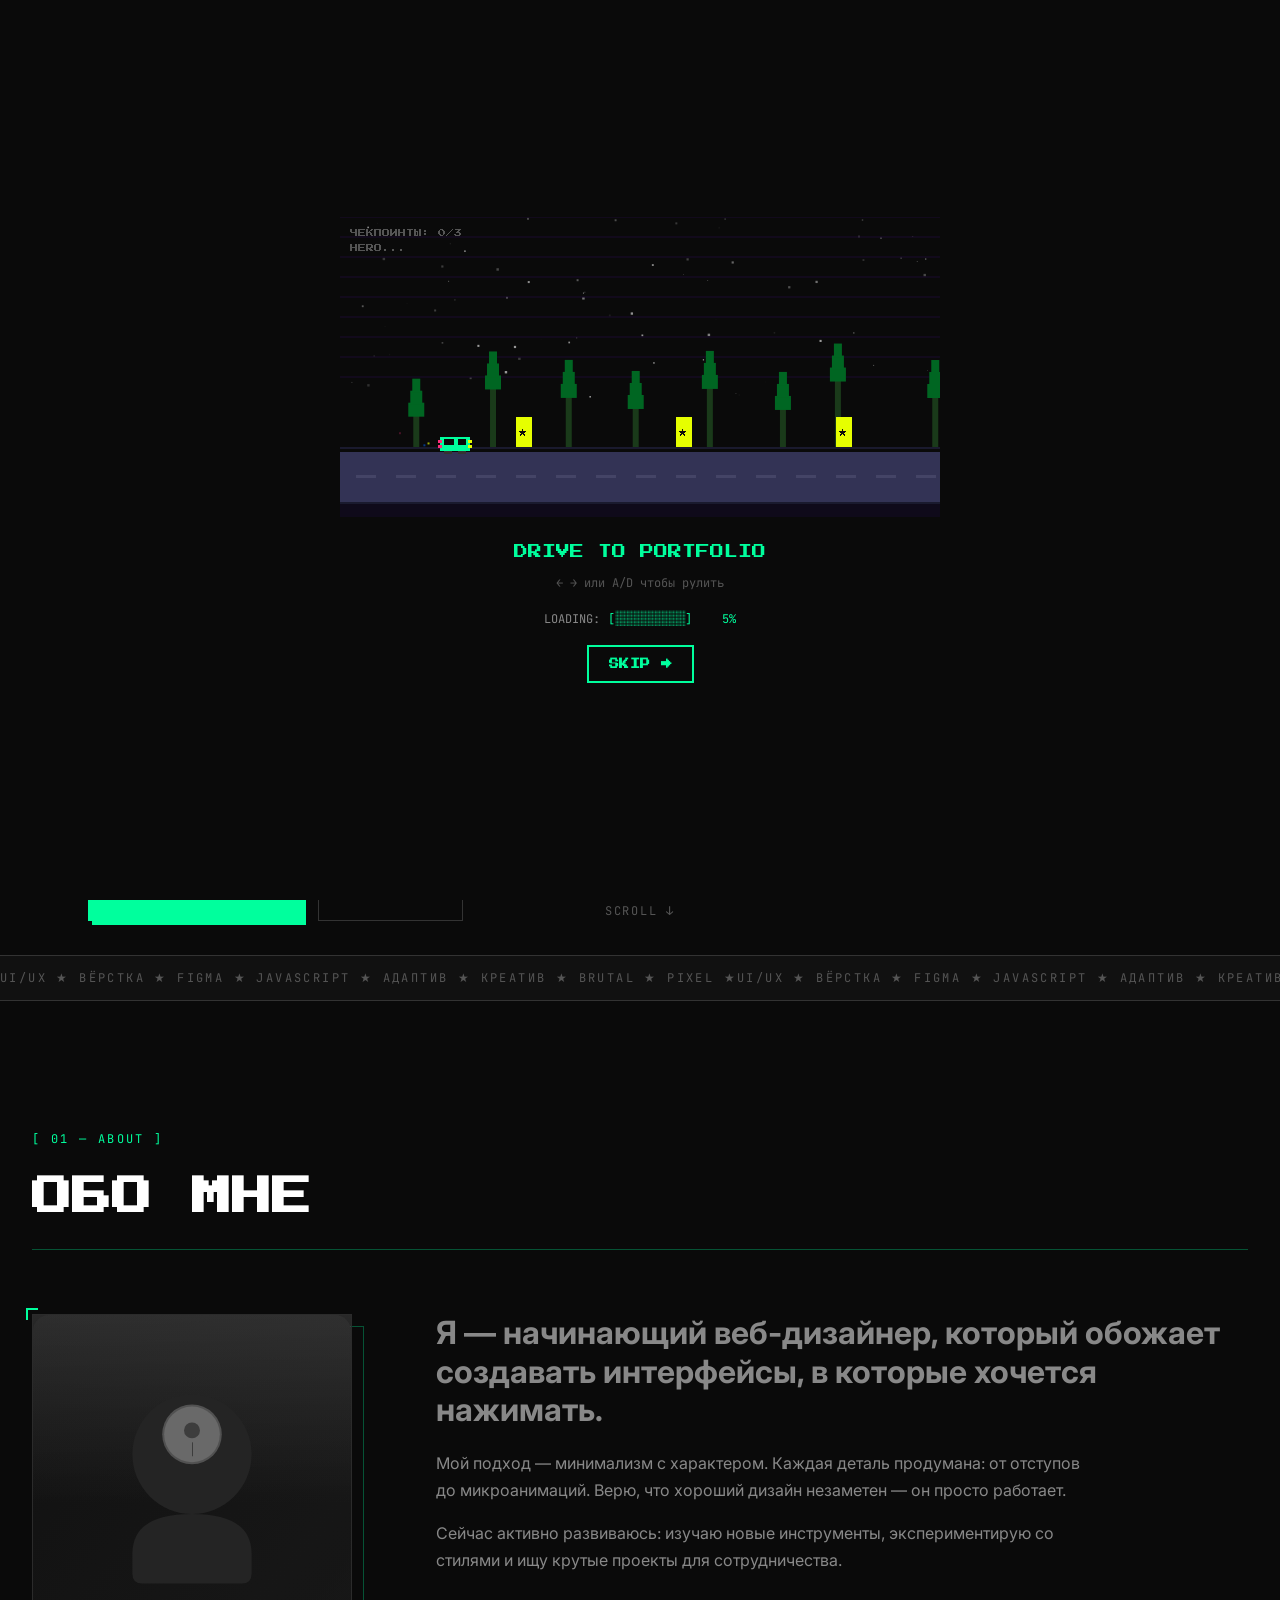
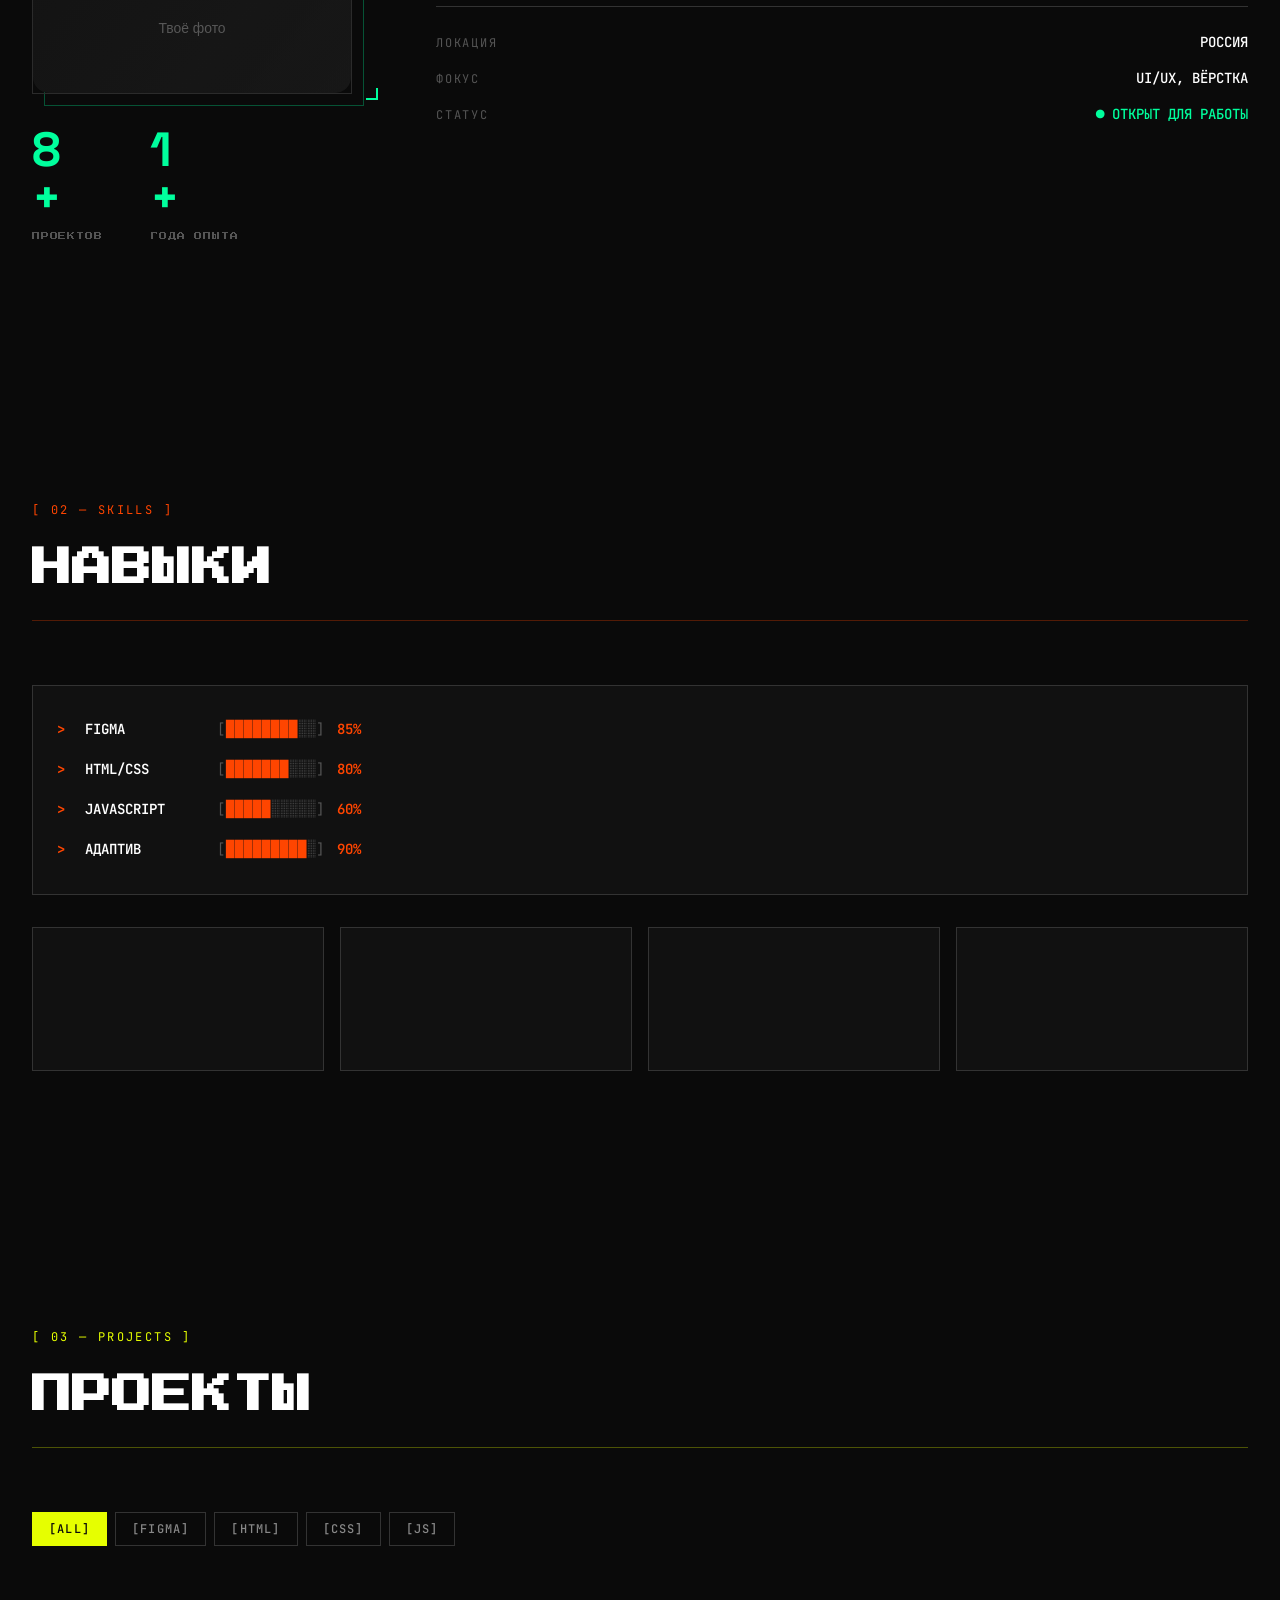
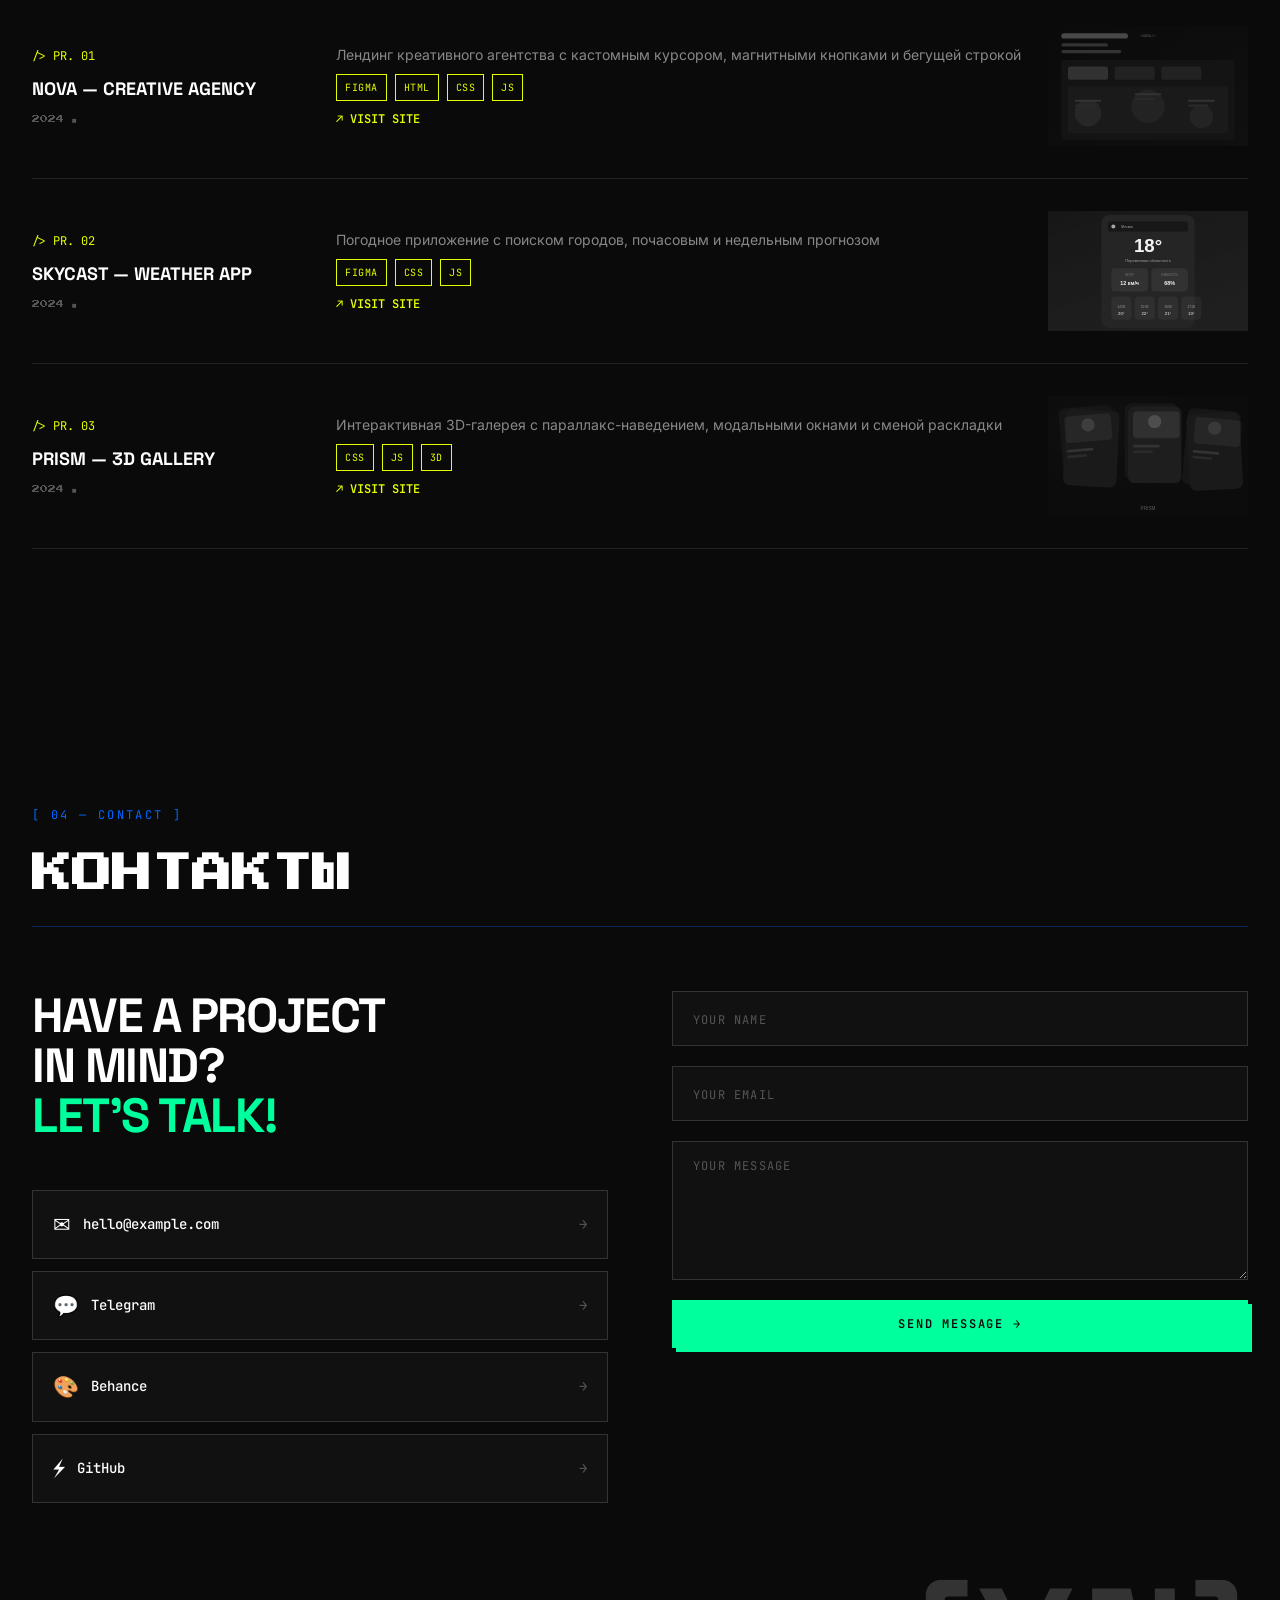
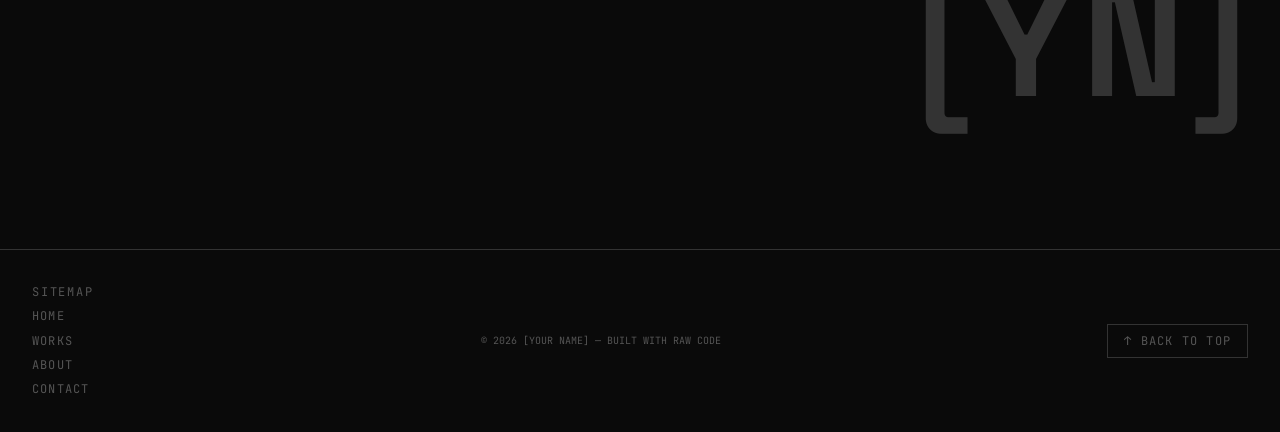
==== commit 9f2d76f8: "redesign: brutal pixel design system with mini-game loader" ====
--- a/index.html
+++ b/index.html
@@ -1,23 +1,33 @@
 <!DOCTYPE html>
-<html lang="ru" data-theme="dark">
+<html lang="ru" data-theme="void">
 <head>
   <meta charset="UTF-8">
   <meta name="viewport" content="width=device-width, initial-scale=1.0">
-  <title>Portfolio — Веб-дизайнер</title>
-  <meta name="description" content="Портфолио веб-дизайнера — UI/UX, вёрстка, современные сайты">
-  <meta name="keywords" content="веб-дизайн, портфолио, UI/UX, вёрстка, Figma">
-  <meta property="og:title" content="Portfolio — Веб-дизайнер">
-  <meta property="og:description" content="Превращаю идеи в красивые и удобные цифровые продукты">
+  <title>[PORTFOLIO] — Веб-дизайнер</title>
+  <meta name="description" content="Портфолио веб-дизайнера — Brutal Pixel Design">
+  <meta name="keywords" content="веб-дизайн, портфолио, UI/UX, brutalist, pixel">
+  <meta property="og:title" content="[PORTFOLIO] — Веб-дизайнер">
+  <meta property="og:description" content="Raw code meets raw creativity">
   <meta property="og:type" content="website">
-  <meta property="og:image" content="img/project-agency.svg">
   <meta name="twitter:card" content="summary_large_image">
   <link rel="icon" href="favicon.svg" type="image/svg+xml">
   <link rel="stylesheet" href="style.css">
-  <link href="https://fonts.googleapis.com/css2?family=Space+Grotesk:wght@400;500;600;700&family=JetBrains+Mono:wght@400;500;600;700&family=Press+Start+2P&display=swap" rel="stylesheet">
+  <link href="https://fonts.googleapis.com/css2?family=Space+Grotesk:wght@400;500;600;700&family=JetBrains+Mono:wght@400;500;600;700&family=Press+Start+2P&family=Inter:wght@400;500;600;700&display=swap" rel="stylesheet">
 </head>
 <body>
-  <div class="page-loader" id="pageLoader">
-    <span class="loader-counter" id="loaderCounter">0%</span>
+
+  <div class="game-loader" id="gameLoader">
+    <canvas id="gameCanvas"></canvas>
+    <div class="game-ui">
+      <p class="game-ui__title">DRIVE TO PORTFOLIO</p>
+      <p class="game-ui__hint">← → или A/D чтобы рулить</p>
+      <div class="game-ui__progress">
+        <span class="game-ui__label">LOADING:</span>
+        <span class="game-ui__bar" id="gameBar">[░░░░░░░░░░]</span>
+        <span class="game-ui__pct" id="gamePct">0%</span>
+      </div>
+      <button class="btn btn-pixel game-skip" id="gameSkip">SKIP →</button>
+    </div>
   </div>
 
   <div class="scroll-progress" id="scrollProgress"></div>
@@ -25,18 +35,19 @@
   <div class="cursor-ring" id="cursorRing"></div>
   <div class="cursor-glow" id="cursorGlow"></div>
 
+  <div class="click-particles" id="clickParticles"></div>
+
   <nav class="nav" id="navbar">
-    <a href="#" class="nav__logo">&lt;dev/&gt;</a>
+    <a href="#" class="nav__logo">[YOUR NAME]</a>
     <ul class="nav__links" id="navLinks">
-      <li><a href="#about" class="nav__link">Обо мне</a></li>
-      <li><a href="#skills" class="nav__link">Навыки</a></li>
-      <li><a href="#projects" class="nav__link">Проекты</a></li>
-      <li><a href="#contacts" class="nav__link">Контакты</a></li>
+      <li><a href="#about" class="nav__link">ABOUT</a></li>
+      <li><a href="#skills" class="nav__link">SKILLS</a></li>
+      <li><a href="#projects" class="nav__link">PROJECTS</a></li>
+      <li><a href="#contacts" class="nav__link">CONTACT</a></li>
     </ul>
     <div class="nav__actions">
-      <button class="theme-toggle" id="themeToggle" aria-label="Переключить тему">
-        <svg class="icon-sun" viewBox="0 0 24 24" fill="none" stroke="currentColor" stroke-width="2"><circle cx="12" cy="12" r="5"/><line x1="12" y1="1" x2="12" y2="3"/><line x1="12" y1="21" x2="12" y2="23"/><line x1="4.22" y1="4.22" x2="5.64" y2="5.64"/><line x1="18.36" y1="18.36" x2="19.78" y2="19.78"/><line x1="1" y1="12" x2="3" y2="12"/><line x1="21" y1="12" x2="23" y2="12"/><line x1="4.22" y1="19.78" x2="5.64" y2="18.36"/><line x1="18.36" y1="5.64" x2="19.78" y2="4.22"/></svg>
-        <svg class="icon-moon" viewBox="0 0 24 24" fill="none" stroke="currentColor" stroke-width="2"><path d="M21 12.79A9 9 0 1 1 11.21 3 7 7 0 0 0 21 12.79z"/></svg>
+      <button class="theme-cycle" id="themeCycle" aria-label="Сменить тему">
+        <span class="theme-cycle__name" id="themeName">VOID</span>
       </button>
       <button class="burger" id="burger" aria-label="Меню">
         <span></span><span></span><span></span>
@@ -45,10 +56,10 @@
   </nav>
 
   <div class="nav__mobile" id="navMobile">
-    <a href="#about" class="nav__mobile-link">Обо мне</a>
-    <a href="#skills" class="nav__mobile-link">Навыки</a>
-    <a href="#projects" class="nav__mobile-link">Проекты</a>
-    <a href="#contacts" class="nav__mobile-link">Контакты</a>
+    <a href="#about" class="nav__mobile-link">ABOUT</a>
+    <a href="#skills" class="nav__mobile-link">SKILLS</a>
+    <a href="#projects" class="nav__mobile-link">PROJECTS</a>
+    <a href="#contacts" class="nav__mobile-link">CONTACT</a>
   </div>
 
   <button class="scroll-top" id="scrollTop" aria-label="Наверх">
@@ -59,192 +70,227 @@
     <div class="hero__container container">
       <p class="label label--accent">[ Веб-дизайнер ]</p>
       <h1 class="hero__title">
-        <span class="hero__line">Дизайнер</span><br>
+        <span class="hero__line glitch" data-text="HEY, I'M">HEY, I'M</span><br>
+        <span class="hero__line hero__line--stroke">[YOUR NAME]</span><br>
         <span class="hero__typed accent" id="typed"></span><span class="hero__cursor">_</span>
       </h1>
-      <p class="hero__subtitle">Превращаю идеи в красивые и удобные цифровые продукты</p>
+      <p class="hero__subtitle">UI/UX Design. Product Design.<br>Web Design. All the cool stuff you can imagine.</p>
       <div class="hero__buttons">
-        <a href="#projects" class="btn btn-primary btn-arrow">Смотреть работы</a>
-        <a href="#contacts" class="btn btn-secondary">Связаться</a>
+        <a href="#projects" class="btn btn-primary btn-magnetic">СМОТРЕТЬ РАБОТЫ →</a>
+        <a href="#contacts" class="btn btn-secondary btn-magnetic">СВЯЗАТЬСЯ</a>
       </div>
     </div>
     <div class="hero__scroll">
       <div class="scroll-line"></div>
-      <span class="label">листай вниз</span>
+      <span class="label">SCROLL ↓</span>
     </div>
     <div class="hero__marquee" aria-hidden="true">
-      <span>UI/UX ★ ВЁРСТКА ★ FIGMA ★ JAVASCRIPT ★ АДАПТИВ ★ КРЕАТИВ ★ UI/UX ★ ВЁРСТКА ★ FIGMA ★ JAVASCRIPT ★ АДАПТИВ ★ КРЕАТИВ ★</span>
-    </div>
-  </section>
-
-  <section id="about" class="section">
-    <div class="container">
-      <div class="section-header">
-        <p class="section-header__label">[ 01 ]</p>
-        <h2 class="section-header__title">Обо мне</h2>
+      <div class="marquee-track">
+        <span>UI/UX ★ ВЁРСТКА ★ FIGMA ★ JAVASCRIPT ★ АДАПТИВ ★ КРЕАТИВ ★ BRUTAL ★ PIXEL ★ </span>
+        <span>UI/UX ★ ВЁРСТКА ★ FIGMA ★ JAVASCRIPT ★ АДАПТИВ ★ КРЕАТИВ ★ BRUTAL ★ PIXEL ★ </span>
+      </div>
+    </div>
+  </section>
+
+  <section id="about" class="section section--accent-green">
+    <div class="container">
+      <div class="section-header reveal">
+        <p class="section-header__label">[ 01 — ABOUT ]</p>
+        <h2 class="section-header__title glitch" data-text="ОБО МНЕ">ОБО МНЕ</h2>
+        <div class="section-header__rule"></div>
       </div>
       <div class="about-grid">
-        <div class="about-photo">
+        <div class="about-photo reveal">
           <div class="photo-frame">
-            <img src="img/avatar.svg" alt="Фото" class="photo-img">
+            <img src="img/avatar.svg" alt="Фото" class="photo-img" loading="lazy">
             <div class="photo-border"></div>
+            <div class="photo-corner photo-corner--tl"></div>
+            <div class="photo-corner photo-corner--br"></div>
           </div>
           <div class="about-stats">
             <div class="stat">
               <span class="stat__number" data-target="10">0</span><span class="stat__plus">+</span>
-              <span class="stat__label">Проектов</span>
+              <span class="stat__label">ПРОЕКТОВ</span>
             </div>
             <div class="stat">
               <span class="stat__number" data-target="2">0</span><span class="stat__plus">+</span>
-              <span class="stat__label">Года опыта</span>
-            </div>
-          </div>
-        </div>
-        <div class="about-text">
+              <span class="stat__label">ГОДА ОПЫТА</span>
+            </div>
+          </div>
+        </div>
+        <div class="about-text reveal">
           <p class="about-intro">Я — начинающий веб-дизайнер, который обожает создавать интерфейсы, в которые хочется нажимать.</p>
           <p>Мой подход — минимализм с характером. Каждая деталь продумана: от отступов до микроанимаций. Верю, что хороший дизайн незаметен — он просто работает.</p>
           <p>Сейчас активно развиваюсь: изучаю новые инструменты, экспериментирую со стилями и ищу крутые проекты для сотрудничества.</p>
           <div class="about-details">
             <div class="detail">
-              <span class="label">Локация</span>
-              <span class="detail__value">Россия</span>
+              <span class="label">ЛОКАЦИЯ</span>
+              <span class="detail__value">РОССИЯ</span>
             </div>
             <div class="detail">
-              <span class="label">Фокус</span>
-              <span class="detail__value">UI/UX, Вёрстка</span>
+              <span class="label">ФОКУС</span>
+              <span class="detail__value">UI/UX, ВЁРСТКА</span>
             </div>
             <div class="detail">
-              <span class="label">Статус</span>
-              <span class="detail__value detail__value--open">● Открыт для работы</span>
-            </div>
-          </div>
-        </div>
-      </div>
-    </div>
-  </section>
-
-  <section id="skills" class="section section--alt">
-    <div class="container">
-      <div class="section-header">
-        <p class="section-header__label">[ 02 ]</p>
-        <h2 class="section-header__title">Навыки</h2>
-      </div>
-      <div class="skills-grid">
-        <div class="skill-card">
+              <span class="label">СТАТУС</span>
+              <span class="detail__value detail__value--open">● ОТКРЫТ ДЛЯ РАБОТЫ</span>
+            </div>
+          </div>
+        </div>
+      </div>
+    </div>
+  </section>
+
+  <section id="skills" class="section section--accent-orange">
+    <div class="container">
+      <div class="section-header reveal">
+        <p class="section-header__label">[ 02 — SKILLS ]</p>
+        <h2 class="section-header__title glitch" data-text="НАВЫКИ">НАВЫКИ</h2>
+        <div class="section-header__rule"></div>
+      </div>
+      <div class="skills-terminal reveal">
+        <div class="terminal-line">
+          <span class="terminal-prompt">>&nbsp;</span>
+          <span class="terminal-label">FIGMA</span>
+          <span class="terminal-bar">[<span class="terminal-bar__fill" data-width="85">████████</span><span class="terminal-bar__empty">░░</span>]</span>
+          <span class="terminal-pct">85%</span>
+        </div>
+        <div class="terminal-line">
+          <span class="terminal-prompt">>&nbsp;</span>
+          <span class="terminal-label">HTML/CSS</span>
+          <span class="terminal-bar">[<span class="terminal-bar__fill" data-width="80">███████</span><span class="terminal-bar__empty">░░░</span>]</span>
+          <span class="terminal-pct">80%</span>
+        </div>
+        <div class="terminal-line">
+          <span class="terminal-prompt">>&nbsp;</span>
+          <span class="terminal-label">JAVASCRIPT</span>
+          <span class="terminal-bar">[<span class="terminal-bar__fill" data-width="60">█████</span><span class="terminal-bar__empty">░░░░░</span>]</span>
+          <span class="terminal-pct">60%</span>
+        </div>
+        <div class="terminal-line">
+          <span class="terminal-prompt">>&nbsp;</span>
+          <span class="terminal-label">АДАПТИВ</span>
+          <span class="terminal-bar">[<span class="terminal-bar__fill" data-width="90">█████████</span><span class="terminal-bar__empty">░</span>]</span>
+          <span class="terminal-pct">90%</span>
+        </div>
+      </div>
+      <div class="skills-cards reveal">
+        <div class="skill-card tilt-card">
           <div class="skill-card__top">
             <svg class="skill-card__icon" viewBox="0 0 24 24" fill="none" stroke="currentColor" stroke-width="1.5"><path d="M12 2L2 7l10 5 10-5-10-5zM2 17l10 5 10-5M2 12l10 5 10-5"/></svg>
             <h3 class="skill-card__title">Figma</h3>
           </div>
-          <div class="skill-bar"><div class="skill-bar__fill" data-width="85"></div></div>
           <p class="skill-card__desc">UI/UX дизайн, прототипы, дизайн-системы</p>
         </div>
-        <div class="skill-card">
+        <div class="skill-card tilt-card">
           <div class="skill-card__top">
             <svg class="skill-card__icon" viewBox="0 0 24 24" fill="none" stroke="currentColor" stroke-width="1.5"><polyline points="16 18 22 12 16 6"/><polyline points="8 6 2 12 8 18"/></svg>
-            <h3 class="skill-card__title">HTML / CSS</h3>
-          </div>
-          <div class="skill-bar"><div class="skill-bar__fill" data-width="80"></div></div>
+            <h3 class="skill-card__title">HTML/CSS</h3>
+          </div>
           <p class="skill-card__desc">Семантика, Flexbox, Grid, анимации</p>
         </div>
-        <div class="skill-card">
+        <div class="skill-card tilt-card">
           <div class="skill-card__top">
             <svg class="skill-card__icon" viewBox="0 0 24 24" fill="none" stroke="currentColor" stroke-width="1.5"><polygon points="13 2 3 14 12 14 11 22 21 10 12 10 13 2"/></svg>
             <h3 class="skill-card__title">JavaScript</h3>
           </div>
-          <div class="skill-bar"><div class="skill-bar__fill" data-width="60"></div></div>
           <p class="skill-card__desc">Интерактивность, DOM, ES6+</p>
         </div>
-        <div class="skill-card">
+        <div class="skill-card tilt-card">
           <div class="skill-card__top">
             <svg class="skill-card__icon" viewBox="0 0 24 24" fill="none" stroke="currentColor" stroke-width="1.5"><rect x="5" y="2" width="14" height="20" rx="2"/><line x1="12" y1="18" x2="12" y2="18"/></svg>
             <h3 class="skill-card__title">Адаптив</h3>
           </div>
-          <div class="skill-bar"><div class="skill-bar__fill" data-width="90"></div></div>
           <p class="skill-card__desc">Mobile-first, резиновая вёрстка</p>
         </div>
       </div>
     </div>
   </section>
 
-  <section id="projects" class="section">
-    <div class="container">
-      <div class="section-header">
-        <p class="section-header__label">[ 03 ]</p>
-        <h2 class="section-header__title">Проекты</h2>
-      </div>
-      <div class="filter-bar" id="filterBar">
-        <button class="filter-btn active" data-filter="all">Все</button>
-        <button class="filter-btn" data-filter="Figma">Figma</button>
-        <button class="filter-btn" data-filter="HTML">HTML</button>
-        <button class="filter-btn" data-filter="CSS">CSS</button>
-        <button class="filter-btn" data-filter="JS">JS</button>
-      </div>
-      <div class="projects-grid" id="projectsGrid">
-        <a href="projects/agency-landing.html" class="card" data-tags="Figma,HTML,CSS,JS">
-          <div class="card__image-wrap hover-zoom">
+  <section id="projects" class="section section--accent-yellow">
+    <div class="container">
+      <div class="section-header reveal">
+        <p class="section-header__label">[ 03 — PROJECTS ]</p>
+        <h2 class="section-header__title glitch" data-text="ПРОЕКТЫ">ПРОЕКТЫ</h2>
+        <div class="section-header__rule"></div>
+      </div>
+      <div class="filter-bar reveal" id="filterBar">
+        <button class="filter-btn active" data-filter="all">[ALL]</button>
+        <button class="filter-btn" data-filter="Figma">[FIGMA]</button>
+        <button class="filter-btn" data-filter="HTML">[HTML]</button>
+        <button class="filter-btn" data-filter="CSS">[CSS]</button>
+        <button class="filter-btn" data-filter="JS">[JS]</button>
+      </div>
+      <div class="projects-list" id="projectsGrid">
+
+        <div class="project-row tilt-card reveal" data-tags="Figma,HTML,CSS,JS">
+          <div class="project-row__left">
+            <span class="project-row__index">/> PR. 01</span>
+            <h3 class="project-row__title">NOVA — Creative Agency</h3>
+            <span class="project-row__year">2024 ■</span>
+          </div>
+          <div class="project-row__right">
+            <p class="project-row__desc">Лендинг креативного агентства с кастомным курсором, магнитными кнопками и бегущей строкой</p>
+            <div class="project-row__tags">
+              <span class="tag">Figma</span><span class="tag">HTML</span><span class="tag">CSS</span><span class="tag">JS</span>
+            </div>
+            <a href="projects/agency-landing.html" class="project-row__link">↗ VISIT SITE</a>
+          </div>
+          <div class="project-row__image">
             <img data-src="img/project-agency.svg" alt="NOVA Agency" class="lazy-img">
-            <div class="card__overlay">
-              <span class="btn btn-secondary btn-sm">Открыть →</span>
-            </div>
-          </div>
-          <div class="card__content">
-            <div class="card__tags">
-              <span class="tag">Figma</span>
-              <span class="tag">HTML</span>
-              <span class="tag">CSS</span>
-              <span class="tag">JS</span>
-            </div>
-            <h3 class="card__title">NOVA — Creative Agency</h3>
-            <p class="card__desc">Лендинг креативного агентства с кастомным курсором, магнитными кнопками и бегущей строкой</p>
-          </div>
-        </a>
-        <a href="projects/weather-app.html" class="card" data-tags="Figma,HTML,CSS,JS">
-          <div class="card__image-wrap hover-zoom">
-            <img data-src="img/project-weather.svg" alt="SkyCast Weather" class="lazy-img">
-            <div class="card__overlay">
-              <span class="btn btn-secondary btn-sm">Открыть →</span>
-            </div>
-          </div>
-          <div class="card__content">
-            <div class="card__tags">
-              <span class="tag">Figma</span>
-              <span class="tag">CSS</span>
-              <span class="tag">JS</span>
-            </div>
-            <h3 class="card__title">SkyCast — Погода</h3>
-            <p class="card__desc">Погодное приложение с поиском городов, почасовым и недельным прогнозом</p>
-          </div>
-        </a>
-        <a href="projects/card-gallery.html" class="card" data-tags="Figma,HTML,CSS,JS">
-          <div class="card__image-wrap hover-zoom">
+          </div>
+        </div>
+
+        <div class="project-row tilt-card reveal" data-tags="Figma,HTML,CSS,JS">
+          <div class="project-row__left">
+            <span class="project-row__index">/> PR. 02</span>
+            <h3 class="project-row__title">SKYCAST — Weather App</h3>
+            <span class="project-row__year">2024 ■</span>
+          </div>
+          <div class="project-row__right">
+            <p class="project-row__desc">Погодное приложение с поиском городов, почасовым и недельным прогнозом</p>
+            <div class="project-row__tags">
+              <span class="tag">Figma</span><span class="tag">CSS</span><span class="tag">JS</span>
+            </div>
+            <a href="projects/weather-app.html" class="project-row__link">↗ VISIT SITE</a>
+          </div>
+          <div class="project-row__image">
+            <img data-src="img/project-weather.svg" alt="SkyCast" class="lazy-img">
+          </div>
+        </div>
+
+        <div class="project-row tilt-card reveal" data-tags="Figma,HTML,CSS,JS">
+          <div class="project-row__left">
+            <span class="project-row__index">/> PR. 03</span>
+            <h3 class="project-row__title">PRISM — 3D Gallery</h3>
+            <span class="project-row__year">2024 ■</span>
+          </div>
+          <div class="project-row__right">
+            <p class="project-row__desc">Интерактивная 3D-галерея с параллакс-наведением, модальными окнами и сменой раскладки</p>
+            <div class="project-row__tags">
+              <span class="tag">CSS</span><span class="tag">JS</span><span class="tag">3D</span>
+            </div>
+            <a href="projects/card-gallery.html" class="project-row__link">↗ VISIT SITE</a>
+          </div>
+          <div class="project-row__image">
             <img data-src="img/project-gallery.svg" alt="PRISM Gallery" class="lazy-img">
-            <div class="card__overlay">
-              <span class="btn btn-secondary btn-sm">Открыть →</span>
-            </div>
-          </div>
-          <div class="card__content">
-            <div class="card__tags">
-              <span class="tag">CSS</span>
-              <span class="tag">JS</span>
-              <span class="tag">3D</span>
-            </div>
-            <h3 class="card__title">PRISM — 3D Gallery</h3>
-            <p class="card__desc">Интерактивная 3D-галерея с параллакс-наведением, модальными окнами и сменой раскладки</p>
-          </div>
-        </a>
-      </div>
-    </div>
-  </section>
-
-  <section id="contacts" class="section section--alt">
-    <div class="container">
-      <div class="section-header">
-        <p class="section-header__label">[ 04 ]</p>
-        <h2 class="section-header__title">Контакты</h2>
+          </div>
+        </div>
+
+      </div>
+    </div>
+  </section>
+
+  <section id="contacts" class="section section--accent-blue">
+    <div class="container">
+      <div class="section-header reveal">
+        <p class="section-header__label">[ 04 — CONTACT ]</p>
+        <h2 class="section-header__title glitch" data-text="КОНТАКТЫ">КОНТАКТЫ</h2>
+        <div class="section-header__rule"></div>
       </div>
       <div class="contacts-grid">
-        <div class="contacts-info">
-          <p class="contacts-intro">Есть идея для проекта?<br><span class="accent">Давай обсудим!</span></p>
+        <div class="contacts-info reveal">
+          <p class="contacts-intro">HAVE A PROJECT<br>IN MIND?<br><span class="accent">LET'S TALK!</span></p>
           <div class="contact-links">
             <a href="mailto:hello@example.com" class="contact-item">
               <span class="contact-item__icon">✉</span>
@@ -268,37 +314,63 @@
             </a>
           </div>
         </div>
-        <form class="contact-form" id="contactForm">
+        <form class="contact-form reveal" id="contactForm">
           <div class="form-group">
-            <label class="form-label" for="name">Имя</label>
-            <input type="text" id="name" class="input" required placeholder=" ">
+            <input type="text" id="name" class="input" required placeholder="YOUR NAME">
           </div>
           <div class="form-group">
-            <label class="form-label" for="email">Email</label>
-            <input type="email" id="email" class="input" required placeholder=" ">
+            <input type="email" id="email" class="input" required placeholder="YOUR EMAIL">
           </div>
           <div class="form-group">
-            <label class="form-label" for="message">Сообщение</label>
-            <textarea id="message" class="input textarea" rows="5" required placeholder=" "></textarea>
-          </div>
-          <button type="submit" class="btn btn-primary btn-arrow btn-full">Отправить</button>
+            <textarea id="message" class="input textarea" rows="5" required placeholder="YOUR MESSAGE"></textarea>
+          </div>
+          <button type="submit" class="btn btn-primary btn-full btn-magnetic">SEND MESSAGE →</button>
         </form>
       </div>
+      <div class="contacts-giant reveal">
+        <span class="contacts-giant__letter">[</span>
+        <span class="contacts-giant__letter">Y</span>
+        <span class="contacts-giant__letter">N</span>
+        <span class="contacts-giant__letter">]</span>
+      </div>
     </div>
   </section>
 
   <footer class="footer">
     <div class="container">
       <div class="footer__content">
-        <span class="footer__logo">&lt;dev/&gt;</span>
-        <span class="footer__copy">&copy; 2026</span>
-        <span class="footer__status">
-          <span class="status"></span> Доступен для работы
-        </span>
+        <div class="footer__sitemap">
+          <span class="label">SITEMAP</span>
+          <a href="#hero" class="footer__link">HOME</a>
+          <a href="#projects" class="footer__link">WORKS</a>
+          <a href="#about" class="footer__link">ABOUT</a>
+          <a href="#contacts" class="footer__link">CONTACT</a>
+        </div>
+        <span class="footer__copy">&copy; 2026 [YOUR NAME] — BUILT WITH RAW CODE</span>
+        <button class="footer__top" onclick="window.scrollTo({top:0,behavior:'smooth'})">↑ BACK TO TOP</button>
       </div>
     </div>
   </footer>
 
+  <div class="terminal-overlay" id="terminalOverlay">
+    <div class="terminal-window">
+      <div class="terminal-header">
+        <span class="terminal-header__dot terminal-header__dot--red"></span>
+        <span class="terminal-header__dot terminal-header__dot--yellow"></span>
+        <span class="terminal-header__dot terminal-header__dot--green"></span>
+        <span class="terminal-header__title">terminal — portfolio</span>
+      </div>
+      <div class="terminal-body" id="terminalBody">
+        <div class="terminal-line"><span class="terminal-output">Welcome to portfolio terminal. Type 'help' for commands.</span></div>
+      </div>
+      <div class="terminal-input-line">
+        <span class="terminal-prompt">visitor@portfolio:~$&nbsp;</span>
+        <input type="text" class="terminal-input" id="terminalInput" autocomplete="off" spellcheck="false">
+      </div>
+    </div>
+  </div>
+
+  <script src="game.js"></script>
   <script src="script.js"></script>
 </body>
 </html>
--- a/style.css
+++ b/style.css
@@ -7,7 +7,7 @@
 }
 
 :root,
-[data-theme="dark"] {
+[data-theme="void"] {
   --bg-primary: #0a0a0a;
   --bg-secondary: #111111;
   --bg-tertiary: #1a1a1a;
@@ -16,60 +16,173 @@
   --text-secondary: #888888;
   --text-tertiary: #555555;
   --text-inverse: #0a0a0a;
-  --accent: #00ff88;
-  --accent-glow: rgba(0, 255, 136, 0.4);
-  --accent-soft: rgba(0, 255, 136, 0.1);
-  --accent-dim: rgba(0, 255, 136, 0.05);
-  --green: #00ff88;
+  --accent: #00ff9d;
+  --accent-2: #ff4500;
+  --accent-3: #e6ff00;
+  --accent-4: #0066ff;
+  --accent-5: #8b5cf6;
+  --accent-6: #ff2d7b;
+  --accent-glow: rgba(0, 255, 157, 0.4);
+  --accent-soft: rgba(0, 255, 157, 0.1);
+  --accent-dim: rgba(0, 255, 157, 0.05);
+  --green: #00ff9d;
   --border-primary: #333333;
   --border-secondary: #222222;
-  --overlay-dark: rgba(0, 0, 0, 0.8);
+  --overlay-dark: rgba(0, 0, 0, 0.85);
   --overlay-light: rgba(255, 255, 255, 0.05);
-  --overlay-accent: rgba(0, 255, 136, 0.1);
   --nav-bg: rgba(10, 10, 10, 0.85);
   --nav-bg-scroll: rgba(10, 10, 10, 0.95);
-  --shadow-card: 0 4px 30px rgba(0, 255, 136, 0.06);
-  --shadow-card-hover: 0 8px 40px rgba(0, 255, 136, 0.12);
-  --glow-color: rgba(0, 255, 136, 0.12);
-  --particle-color: rgba(0, 255, 136, 0.4);
+  --shadow-card: 0 4px 30px rgba(0, 255, 157, 0.06);
+  --shadow-card-hover: 0 8px 40px rgba(0, 255, 157, 0.15);
+  --glow-color: rgba(0, 255, 157, 0.12);
+  --particle-color: rgba(0, 255, 157, 0.5);
   --progress-bg: var(--accent);
-  --gradient-accent: linear-gradient(135deg, #00ff88 0%, #00cc66 100%);
-}
-
-[data-theme="light"] {
-  --bg-primary: #f5f5f0;
-  --bg-secondary: #eaeae5;
-  --bg-tertiary: #dddDD8;
+  --gradient-accent: linear-gradient(90deg, #00ff9d, #0066ff);
+  --section-accent: var(--accent);
+  --btn-shadow: 4px 4px 0 var(--accent);
+}
+
+[data-theme="terminal"] {
+  --bg-primary: #0a0a0a;
+  --bg-secondary: #0f0f0f;
+  --bg-tertiary: #141414;
+  --bg-elevated: #1a1a1a;
+  --text-primary: #00ff41;
+  --text-secondary: #00aa2a;
+  --text-tertiary: #006618;
+  --text-inverse: #0a0a0a;
+  --accent: #00ff41;
+  --accent-2: #00ff41;
+  --accent-3: #00ff41;
+  --accent-4: #00ff41;
+  --accent-5: #00ff41;
+  --accent-6: #00ff41;
+  --accent-glow: rgba(0, 255, 65, 0.4);
+  --accent-soft: rgba(0, 255, 65, 0.1);
+  --accent-dim: rgba(0, 255, 65, 0.05);
+  --green: #00ff41;
+  --border-primary: #003310;
+  --border-secondary: #002208;
+  --overlay-dark: rgba(0, 0, 0, 0.9);
+  --nav-bg: rgba(10, 10, 10, 0.9);
+  --nav-bg-scroll: rgba(10, 10, 10, 0.98);
+  --shadow-card: 0 4px 30px rgba(0, 255, 65, 0.08);
+  --shadow-card-hover: 0 8px 40px rgba(0, 255, 65, 0.2);
+  --glow-color: rgba(0, 255, 65, 0.15);
+  --particle-color: rgba(0, 255, 65, 0.5);
+  --progress-bg: #00ff41;
+  --gradient-accent: linear-gradient(90deg, #00ff41, #00cc33);
+  --section-accent: #00ff41;
+  --btn-shadow: 4px 4px 0 #00ff41;
+}
+
+[data-theme="blanc"] {
+  --bg-primary: #f0f0eb;
+  --bg-secondary: #e5e5e0;
+  --bg-tertiary: #dbdbd6;
   --bg-elevated: #d0d0cb;
   --text-primary: #0a0a0a;
-  --text-secondary: #555555;
-  --text-tertiary: #888888;
-  --text-inverse: #ffffff;
-  --accent: #008855;
-  --accent-glow: rgba(0, 136, 85, 0.3);
-  --accent-soft: rgba(0, 136, 85, 0.08);
-  --accent-dim: rgba(0, 136, 85, 0.04);
-  --green: #008855;
-  --border-primary: #cccccc;
-  --border-secondary: #dddddd;
-  --overlay-dark: rgba(255, 255, 255, 0.8);
-  --overlay-light: rgba(0, 0, 0, 0.05);
-  --overlay-accent: rgba(0, 136, 85, 0.1);
-  --nav-bg: rgba(245, 245, 240, 0.85);
-  --nav-bg-scroll: rgba(245, 245, 240, 0.95);
-  --shadow-card: 0 4px 30px rgba(0, 136, 85, 0.06);
-  --shadow-card-hover: 0 8px 40px rgba(0, 136, 85, 0.12);
-  --glow-color: rgba(0, 136, 85, 0.08);
-  --particle-color: rgba(0, 136, 85, 0.3);
-  --progress-bg: var(--accent);
-  --gradient-accent: linear-gradient(135deg, #008855 0%, #00aa66 100%);
+  --text-secondary: #444444;
+  --text-tertiary: #777777;
+  --text-inverse: #f0f0eb;
+  --accent: #0a0a0a;
+  --accent-2: #ff4500;
+  --accent-3: #0a0a0a;
+  --accent-4: #0a0a0a;
+  --accent-5: #0a0a0a;
+  --accent-6: #ff2d7b;
+  --accent-glow: rgba(0, 0, 0, 0.15);
+  --accent-soft: rgba(0, 0, 0, 0.05);
+  --accent-dim: rgba(0, 0, 0, 0.03);
+  --green: #0a0a0a;
+  --border-primary: #0a0a0a;
+  --border-secondary: #cccccc;
+  --overlay-dark: rgba(240, 240, 235, 0.9);
+  --nav-bg: rgba(240, 240, 235, 0.9);
+  --nav-bg-scroll: rgba(240, 240, 235, 0.98);
+  --shadow-card: 4px 4px 0 #0a0a0a;
+  --shadow-card-hover: 6px 6px 0 #0a0a0a;
+  --glow-color: transparent;
+  --particle-color: rgba(0, 0, 0, 0.3);
+  --progress-bg: #0a0a0a;
+  --gradient-accent: linear-gradient(90deg, #0a0a0a, #333);
+  --section-accent: #0a0a0a;
+  --btn-shadow: 4px 4px 0 #0a0a0a;
+}
+
+[data-theme="neon"] {
+  --bg-primary: #0a0a0a;
+  --bg-secondary: #111111;
+  --bg-tertiary: #1a1a1a;
+  --bg-elevated: #222222;
+  --text-primary: #ffffff;
+  --text-secondary: #aaaaaa;
+  --text-tertiary: #666666;
+  --text-inverse: #0a0a0a;
+  --accent: #ff2d7b;
+  --accent-2: #8b5cf6;
+  --accent-3: #0066ff;
+  --accent-4: #00ff9d;
+  --accent-5: #e6ff00;
+  --accent-6: #ff4500;
+  --accent-glow: rgba(255, 45, 123, 0.4);
+  --accent-soft: rgba(255, 45, 123, 0.1);
+  --accent-dim: rgba(255, 45, 123, 0.05);
+  --green: #00ff9d;
+  --border-primary: #333333;
+  --border-secondary: #222222;
+  --overlay-dark: rgba(0, 0, 0, 0.85);
+  --nav-bg: rgba(10, 10, 10, 0.85);
+  --nav-bg-scroll: rgba(10, 10, 10, 0.95);
+  --shadow-card: 0 4px 30px rgba(255, 45, 123, 0.1);
+  --shadow-card-hover: 0 8px 40px rgba(255, 45, 123, 0.25);
+  --glow-color: rgba(255, 45, 123, 0.12);
+  --particle-color: rgba(255, 45, 123, 0.5);
+  --progress-bg: #ff2d7b;
+  --gradient-accent: linear-gradient(90deg, #ff2d7b, #8b5cf6, #0066ff, #00ff9d);
+  --section-accent: #ff2d7b;
+  --btn-shadow: 4px 4px 0 #ff2d7b;
+}
+
+[data-theme="matrix"] {
+  --bg-primary: #000000;
+  --bg-secondary: #050505;
+  --bg-tertiary: #0a0a0a;
+  --bg-elevated: #0f0f0f;
+  --text-primary: #00ff41;
+  --text-secondary: #00cc33;
+  --text-tertiary: #008822;
+  --text-inverse: #000000;
+  --accent: #00ff41;
+  --accent-2: #00ff41;
+  --accent-3: #00ff41;
+  --accent-4: #00ff41;
+  --accent-5: #00ff41;
+  --accent-6: #00ff41;
+  --accent-glow: rgba(0, 255, 65, 0.5);
+  --accent-soft: rgba(0, 255, 65, 0.15);
+  --accent-dim: rgba(0, 255, 65, 0.08);
+  --green: #00ff41;
+  --border-primary: #004415;
+  --border-secondary: #003310;
+  --overlay-dark: rgba(0, 0, 0, 0.95);
+  --nav-bg: rgba(0, 0, 0, 0.9);
+  --nav-bg-scroll: rgba(0, 0, 0, 0.98);
+  --shadow-card: 0 0 20px rgba(0, 255, 65, 0.15);
+  --shadow-card-hover: 0 0 40px rgba(0, 255, 65, 0.3);
+  --glow-color: rgba(0, 255, 65, 0.2);
+  --particle-color: rgba(0, 255, 65, 0.6);
+  --progress-bg: #00ff41;
+  --gradient-accent: linear-gradient(90deg, #00ff41, #00cc33);
+  --section-accent: #00ff41;
+  --btn-shadow: 4px 4px 0 #00ff41;
 }
 
 :root {
   --font-display: 'Space Grotesk', sans-serif;
   --font-mono: 'JetBrains Mono', monospace;
   --font-pixel: 'Press Start 2P', monospace;
-  --font-body: 'Space Grotesk', sans-serif;
+  --font-body: 'Inter', 'Space Grotesk', sans-serif;
   --text-display-xl: clamp(4rem, 10vw, 10rem);
   --text-display-lg: clamp(3rem, 8vw, 7rem);
   --text-display-md: clamp(2.5rem, 6vw, 5rem);
@@ -85,12 +198,15 @@
   --space-2: 8px;
   --space-3: 12px;
   --space-4: 16px;
-  --space-5: 24px;
-  --space-6: 32px;
-  --space-7: 48px;
-  --space-8: 64px;
-  --space-9: 96px;
-  --space-10: 128px;
+  --space-5: 20px;
+  --space-6: 24px;
+  --space-8: 32px;
+  --space-10: 40px;
+  --space-12: 48px;
+  --space-16: 64px;
+  --space-20: 80px;
+  --space-24: 96px;
+  --space-32: 128px;
 }
 
 html {
@@ -104,7 +220,7 @@
   line-height: 1.7;
   overflow-x: hidden;
   cursor: none;
-  transition: background 0.4s, color 0.4s;
+  transition: background 0.5s, color 0.5s;
 }
 
 a {
@@ -133,34 +249,86 @@
   color: var(--text-inverse);
 }
 
-.page-loader {
+.game-loader {
   position: fixed;
   inset: 0;
-  background: var(--bg-primary);
+  background: #0a0a0a;
   z-index: 10000;
   display: flex;
+  flex-direction: column;
   align-items: center;
   justify-content: center;
-  transition: opacity 0.6s cubic-bezier(0.16, 1, 0.3, 1), visibility 0.6s;
-}
-
-.page-loader.hidden {
+  transition: opacity 0.8s cubic-bezier(0.16, 1, 0.3, 1), visibility 0.8s;
+}
+
+.game-loader.hidden {
   opacity: 0;
   visibility: hidden;
-}
-
-.loader-counter {
+  pointer-events: none;
+}
+
+#gameCanvas {
+  width: 600px;
+  height: 300px;
+  image-rendering: pixelated;
+  image-rendering: crisp-edges;
+}
+
+.game-ui {
+  margin-top: var(--space-6);
+  text-align: center;
+}
+
+.game-ui__title {
   font-family: var(--font-pixel);
-  font-size: var(--text-display-lg);
+  font-size: 14px;
   color: var(--accent);
+  margin-bottom: var(--space-2);
+}
+
+.game-ui__hint {
+  font-family: var(--font-mono);
+  font-size: var(--text-label);
+  color: var(--text-tertiary);
+  margin-bottom: var(--space-4);
+}
+
+.game-ui__progress {
+  font-family: var(--font-mono);
+  font-size: var(--text-label);
+  color: var(--text-secondary);
+  margin-bottom: var(--space-4);
+  display: flex;
+  align-items: center;
+  gap: var(--space-2);
+  justify-content: center;
+}
+
+.game-ui__bar {
+  color: var(--accent);
+}
+
+.game-ui__pct {
+  color: var(--accent);
+  min-width: 36px;
+  text-align: right;
+}
+
+.game-skip {
+  animation: blink-slow 2s infinite;
+}
+
+@keyframes blink-slow {
+  0%, 100% { opacity: 1; }
+  50% { opacity: 0.4; }
 }
 
 .scroll-progress {
   position: fixed;
   top: 0;
   left: 0;
-  height: 3px;
-  background: var(--accent);
+  height: 2px;
+  background: var(--gradient-accent);
   width: 0%;
   z-index: 200;
   transition: width 0.1s linear;
@@ -168,48 +336,49 @@
 }
 
 .cursor-dot {
-  width: 6px;
-  height: 6px;
+  width: 8px;
+  height: 8px;
   background: var(--accent);
   border-radius: 50%;
   position: fixed;
   pointer-events: none;
   z-index: 9999;
+  mix-blend-mode: difference;
   transform: translate(-50%, -50%);
   transition: opacity 0.15s, transform 0.1s;
 }
 
 .cursor-ring {
-  width: 36px;
-  height: 36px;
-  border: 1.5px solid var(--accent);
+  width: 40px;
+  height: 40px;
+  border: 1px solid var(--accent);
   border-radius: 50%;
   position: fixed;
   pointer-events: none;
   z-index: 9998;
   transform: translate(-50%, -50%);
-  transition: width 0.25s, height 0.25s, border-color 0.25s, opacity 0.25s, transform 0.15s ease-out;
-  opacity: 0.6;
+  transition: width 0.3s, height 0.3s, border-color 0.3s, opacity 0.3s, background 0.3s;
+  opacity: 0.5;
 }
 
 .cursor-ring--hover {
-  width: 56px;
-  height: 56px;
-  border-color: var(--accent);
-  opacity: 0.3;
+  width: 80px;
+  height: 80px;
+  border-color: var(--accent-2);
+  opacity: 0.2;
   background: var(--accent-soft);
 }
 
 .cursor-glow {
   position: fixed;
-  width: 400px;
-  height: 400px;
+  width: 600px;
+  height: 600px;
   border-radius: 50%;
   background: radial-gradient(circle, var(--glow-color) 0%, transparent 70%);
   pointer-events: none;
   z-index: 0;
   transform: translate(-50%, -50%);
-  transition: opacity 0.3s;
+  transition: opacity 0.4s;
   opacity: 0;
 }
 
@@ -217,10 +386,38 @@
   opacity: 1;
 }
 
+.click-particles {
+  position: fixed;
+  inset: 0;
+  pointer-events: none;
+  z-index: 9997;
+  overflow: hidden;
+}
+
+.click-particle {
+  position: absolute;
+  width: 4px;
+  height: 4px;
+  background: var(--accent);
+  pointer-events: none;
+  animation: particle-fly 0.8s ease-out forwards;
+}
+
+@keyframes particle-fly {
+  0% {
+    opacity: 1;
+    transform: translate(0, 0) scale(1);
+  }
+  100% {
+    opacity: 0;
+    transform: translate(var(--px), var(--py)) scale(0);
+  }
+}
+
 .container {
-  max-width: 1440px;
+  max-width: 1400px;
   margin: 0 auto;
-  padding: 0 var(--space-6);
+  padding: 0 var(--space-8);
 }
 
 .nav {
@@ -229,20 +426,24 @@
   left: 0;
   right: 0;
   z-index: 100;
-  padding: var(--space-4) var(--space-6);
+  padding: var(--space-4) var(--space-8);
   display: flex;
   justify-content: space-between;
   align-items: center;
   backdrop-filter: blur(20px);
   background: var(--nav-bg);
   border-bottom: 1px solid transparent;
-  transition: padding 0.3s, background 0.3s, border-color 0.3s;
+  transition: padding 0.3s, background 0.3s, border-color 0.3s, transform 0.3s;
 }
 
 .nav.scrolled {
-  padding: var(--space-3) var(--space-6);
+  padding: var(--space-3) var(--space-8);
   background: var(--nav-bg-scroll);
   border-bottom: 1px solid var(--border-secondary);
+}
+
+.nav.nav-hidden {
+  transform: translateY(-100%);
 }
 
 .nav__logo {
@@ -259,7 +460,7 @@
 
 .nav__links {
   display: flex;
-  gap: var(--space-6);
+  gap: var(--space-8);
   list-style: none;
 }
 
@@ -268,7 +469,7 @@
   font-size: var(--text-label);
   color: var(--text-secondary);
   text-transform: uppercase;
-  letter-spacing: 0.1em;
+  letter-spacing: 0.15em;
   transition: color 0.2s;
 }
 
@@ -288,39 +489,24 @@
   gap: var(--space-3);
 }
 
-.theme-toggle {
+.theme-cycle {
   background: var(--bg-secondary);
   border: 1px solid var(--border-primary);
-  border-radius: 50%;
-  width: 40px;
-  height: 40px;
-  display: flex;
-  align-items: center;
-  justify-content: center;
+  padding: var(--space-2) var(--space-3);
   cursor: none;
+  transition: border-color 0.25s, color 0.25s;
+  font-family: var(--font-pixel);
+  font-size: 10px;
   color: var(--text-secondary);
-  transition: border-color 0.25s, color 0.25s, transform 0.25s;
-}
-
-.theme-toggle:hover {
+}
+
+.theme-cycle:hover {
   border-color: var(--accent);
   color: var(--accent);
-  transform: rotate(20deg);
-}
-
-.theme-toggle svg {
-  width: 18px;
-  height: 18px;
-}
-
-[data-theme="dark"] .icon-moon,
-[data-theme="light"] .icon-sun {
-  display: none;
-}
-
-[data-theme="dark"] .icon-sun,
-[data-theme="light"] .icon-moon {
-  display: block;
+}
+
+.theme-cycle__name {
+  pointer-events: none;
 }
 
 .burger {
@@ -337,7 +523,6 @@
   width: 24px;
   height: 2px;
   background: var(--text-primary);
-  border-radius: 0;
   transition: 0.3s;
 }
 
@@ -362,10 +547,10 @@
   flex-direction: column;
   justify-content: center;
   align-items: center;
-  gap: var(--space-8);
+  gap: var(--space-16);
   opacity: 0;
   visibility: hidden;
-  transition: opacity 0.3s, visibility 0.3s;
+  transition: opacity 0.4s, visibility 0.4s;
 }
 
 .nav__mobile.open {
@@ -404,7 +589,6 @@
   opacity: 0;
   transform: translateY(20px);
   transition: opacity 0.3s, transform 0.3s, background 0.25s;
-  font-size: 1rem;
 }
 
 .scroll-top::after {
@@ -417,7 +601,7 @@
 }
 
 .scroll-top:hover {
-  transform: translateY(-2px);
+  transform: translateY(-3px);
   box-shadow: 0 4px 20px var(--accent-glow);
 }
 
@@ -446,16 +630,20 @@
   font-family: var(--font-display);
   font-size: var(--text-display-xl);
   font-weight: 700;
-  line-height: 0.95;
+  line-height: 0.9;
   letter-spacing: -0.03em;
   text-transform: uppercase;
-  margin-bottom: var(--space-5);
+  margin-bottom: var(--space-6);
 }
 
 .hero__line {
   display: block;
+}
+
+.hero__line--stroke {
   -webkit-text-stroke: 2px var(--text-primary);
   color: transparent;
+  -webkit-text-fill-color: transparent;
 }
 
 .hero__typed {
@@ -477,11 +665,12 @@
 }
 
 .hero__subtitle {
-  font-family: var(--font-body);
-  font-size: var(--text-body-lg);
+  font-family: var(--font-mono);
+  font-size: var(--text-body);
   color: var(--text-secondary);
-  margin-bottom: var(--space-7);
-  max-width: 480px;
+  margin-bottom: var(--space-12);
+  max-width: 500px;
+  letter-spacing: 0.02em;
 }
 
 .hero__buttons {
@@ -494,16 +683,17 @@
   display: inline-flex;
   align-items: center;
   gap: var(--space-2);
-  padding: var(--space-3) var(--space-6);
+  padding: var(--space-4) var(--space-8);
   font-family: var(--font-mono);
   font-size: var(--text-label);
   font-weight: 600;
   text-transform: uppercase;
-  letter-spacing: 0.1em;
+  letter-spacing: 0.15em;
   cursor: none;
   border: none;
   transition: all 0.2s ease;
   text-decoration: none;
+  position: relative;
 }
 
 .btn::after {
@@ -513,37 +703,41 @@
 .btn-primary {
   color: var(--text-inverse);
   background: var(--accent);
+  box-shadow: var(--btn-shadow);
 }
 
 .btn-primary:hover {
-  transform: translateY(-2px);
-  box-shadow: 0 4px 20px var(--accent-glow);
+  transform: translate(-4px, -4px);
+  box-shadow: 8px 8px 0 var(--accent);
 }
 
 .btn-secondary {
+  color: var(--text-primary);
+  background: transparent;
+  border: 1px solid var(--border-primary);
+}
+
+.btn-secondary:hover {
+  background: var(--text-primary);
+  color: var(--bg-primary);
+  border-color: var(--text-primary);
+}
+
+.btn-pixel {
+  font-family: var(--font-pixel);
+  font-size: 10px;
+  padding: var(--space-3) var(--space-5);
+  border: 2px solid var(--accent);
+  background: transparent;
   color: var(--accent);
-  background: transparent;
-  border: 1px solid var(--accent);
-}
-
-.btn-secondary:hover {
+  cursor: none;
+  text-transform: uppercase;
+  letter-spacing: 0.05em;
+}
+
+.btn-pixel:hover {
   background: var(--accent);
   color: var(--text-inverse);
-}
-
-.btn-arrow::after {
-  content: '→';
-  display: inline-block;
-  transition: transform 0.2s;
-}
-
-.btn-arrow:hover::after {
-  transform: translateX(4px);
-}
-
-.btn-sm {
-  padding: var(--space-2) var(--space-4);
-  font-size: var(--text-caption);
 }
 
 .btn-full {
@@ -551,9 +745,13 @@
   justify-content: center;
 }
 
+.btn-magnetic {
+  transition: transform 0.2s ease, box-shadow 0.2s ease;
+}
+
 .hero__scroll {
   position: absolute;
-  bottom: 40px;
+  bottom: 80px;
   left: 50%;
   transform: translateX(-50%);
   display: flex;
@@ -580,40 +778,50 @@
   left: 0;
   right: 0;
   overflow: hidden;
-  border-top: 1px solid var(--border-secondary);
-  border-bottom: 1px solid var(--border-secondary);
+  border-top: 1px solid var(--border-primary);
+  border-bottom: 1px solid var(--border-primary);
   padding: var(--space-3) 0;
   background: var(--bg-secondary);
   z-index: 1;
 }
 
-.hero__marquee span {
+.marquee-track {
+  display: flex;
+  animation: marquee 30s linear infinite;
+  width: max-content;
+}
+
+.marquee-track span {
   display: inline-block;
+  font-family: var(--font-mono);
+  font-size: var(--text-label);
+  color: var(--text-tertiary);
+  text-transform: uppercase;
+  letter-spacing: 0.2em;
+  white-space: nowrap;
+  padding-right: 0;
+}
+
+@keyframes marquee {
+  0% { transform: translateX(0); }
+  100% { transform: translateX(-50%); }
+}
+
+.hero__marquee:hover .marquee-track {
+  animation-play-state: paused;
+}
+
+.label {
   font-family: var(--font-mono);
   font-size: var(--text-label);
   color: var(--text-tertiary);
   text-transform: uppercase;
   letter-spacing: 0.15em;
-  white-space: nowrap;
-  animation: marquee 25s linear infinite;
-}
-
-@keyframes marquee {
-  0% { transform: translateX(0); }
-  100% { transform: translateX(-50%); }
-}
-
-.label {
-  font-family: var(--font-mono);
-  font-size: var(--text-label);
-  color: var(--text-tertiary);
-  text-transform: uppercase;
-  letter-spacing: 0.1em;
 }
 
 .label--accent {
   color: var(--accent);
-  margin-bottom: var(--space-5);
+  margin-bottom: var(--space-6);
   display: block;
 }
 
@@ -623,22 +831,25 @@
 
 .section {
   position: relative;
-  padding: var(--space-10) 0;
+  padding: var(--space-32) 0;
   z-index: 1;
 }
 
-.section--alt {
-  background: var(--bg-secondary);
-}
+.section--accent-green { --section-accent: var(--accent); }
+.section--accent-orange { --section-accent: var(--accent-2); }
+.section--accent-yellow { --section-accent: var(--accent-3); }
+.section--accent-blue { --section-accent: var(--accent-4); }
+.section--accent-purple { --section-accent: var(--accent-5); }
+.section--accent-pink { --section-accent: var(--accent-6); }
 
 .section-header {
-  margin-bottom: var(--space-8);
+  margin-bottom: var(--space-16);
 }
 
 .section-header__label {
   font-family: var(--font-mono);
   font-size: var(--text-label);
-  color: var(--accent);
+  color: var(--section-accent);
   text-transform: uppercase;
   letter-spacing: 0.2em;
   margin-bottom: var(--space-4);
@@ -646,16 +857,71 @@
 
 .section-header__title {
   font-family: var(--font-pixel);
-  font-size: clamp(1.5rem, 4vw, 3rem);
+  font-size: clamp(1.2rem, 4vw, 2.5rem);
   color: var(--text-primary);
   text-transform: uppercase;
-  line-height: 1.4;
+  line-height: 1.6;
+}
+
+.section-header__rule {
+  width: 100%;
+  height: 1px;
+  background: var(--section-accent);
+  margin-top: var(--space-5);
+  opacity: 0.3;
+}
+
+.glitch {
+  position: relative;
+}
+
+.glitch::before,
+.glitch::after {
+  content: attr(data-text);
+  position: absolute;
+  top: 0;
+  left: 0;
+  width: 100%;
+  height: 100%;
+  opacity: 0;
+}
+
+.glitch:hover::before {
+  opacity: 0.8;
+  color: var(--accent-6);
+  animation: glitch-1 0.3s infinite;
+  clip-path: inset(0 0 60% 0);
+}
+
+.glitch:hover::after {
+  opacity: 0.8;
+  color: var(--accent-4);
+  animation: glitch-2 0.3s infinite;
+  clip-path: inset(40% 0 0 0);
+}
+
+@keyframes glitch-1 {
+  0% { transform: translate(0); }
+  20% { transform: translate(-3px, 2px); }
+  40% { transform: translate(3px, -2px); }
+  60% { transform: translate(-2px, 1px); }
+  80% { transform: translate(2px, -1px); }
+  100% { transform: translate(0); }
+}
+
+@keyframes glitch-2 {
+  0% { transform: translate(0); }
+  20% { transform: translate(2px, -1px); }
+  40% { transform: translate(-2px, 1px); }
+  60% { transform: translate(3px, 2px); }
+  80% { transform: translate(-3px, -2px); }
+  100% { transform: translate(0); }
 }
 
 .about-grid {
   display: grid;
-  grid-template-columns: 320px 1fr;
-  gap: var(--space-8);
+  grid-template-columns: 340px 1fr;
+  gap: var(--space-16);
   align-items: start;
 }
 
@@ -669,12 +935,12 @@
   object-fit: cover;
   display: block;
   border: 1px solid var(--border-primary);
-  filter: grayscale(100%);
-  transition: filter 0.4s;
+  filter: grayscale(100%) contrast(1.1);
+  transition: filter 0.5s;
 }
 
 .photo-frame:hover .photo-img {
-  filter: grayscale(0%);
+  filter: grayscale(0%) contrast(1);
 }
 
 .photo-border {
@@ -683,20 +949,44 @@
   left: 12px;
   width: 320px;
   height: 380px;
-  border: 1px solid var(--accent);
+  border: 1px solid var(--section-accent);
   z-index: -1;
   opacity: 0.3;
-  transition: opacity 0.3s;
+  transition: opacity 0.3s, transform 0.3s;
 }
 
 .photo-frame:hover .photo-border {
   opacity: 0.6;
+  transform: translate(4px, 4px);
+}
+
+.photo-corner {
+  position: absolute;
+  width: 12px;
+  height: 12px;
+  border-color: var(--section-accent);
+  border-style: solid;
+  border-width: 0;
+}
+
+.photo-corner--tl {
+  top: -6px;
+  left: -6px;
+  border-top-width: 2px;
+  border-left-width: 2px;
+}
+
+.photo-corner--br {
+  bottom: -6px;
+  right: -6px;
+  border-bottom-width: 2px;
+  border-right-width: 2px;
 }
 
 .about-stats {
   display: flex;
-  gap: var(--space-7);
-  margin-top: var(--space-7);
+  gap: var(--space-12);
+  margin-top: var(--space-8);
 }
 
 .stat {
@@ -706,27 +996,26 @@
 
 .stat__number {
   font-family: var(--font-display);
-  font-size: 2.5rem;
+  font-size: 3rem;
   font-weight: 700;
-  color: var(--accent);
+  color: var(--section-accent);
   line-height: 1;
 }
 
 .stat__plus {
   font-family: var(--font-display);
-  font-size: 2.5rem;
+  font-size: 3rem;
   font-weight: 700;
-  color: var(--accent);
+  color: var(--section-accent);
   line-height: 1;
 }
 
 .stat__label {
-  font-family: var(--font-mono);
+  font-family: var(--font-pixel);
   color: var(--text-tertiary);
-  font-size: var(--text-label);
-  text-transform: uppercase;
-  letter-spacing: 0.05em;
-  margin-top: var(--space-1);
+  font-size: 8px;
+  letter-spacing: 0.1em;
+  margin-top: var(--space-2);
 }
 
 .about-intro {
@@ -740,14 +1029,15 @@
 .about-text p {
   color: var(--text-secondary);
   margin-bottom: var(--space-4);
+  max-width: 65ch;
 }
 
 .about-details {
   display: flex;
   flex-direction: column;
   gap: var(--space-3);
-  margin-top: var(--space-7);
-  padding-top: var(--space-5);
+  margin-top: var(--space-8);
+  padding-top: var(--space-6);
   border-top: 1px solid var(--border-primary);
 }
 
@@ -768,14 +1058,74 @@
   color: var(--green);
 }
 
-.skills-grid {
+.skills-terminal {
+  background: var(--bg-secondary);
+  border: 1px solid var(--border-primary);
+  padding: var(--space-6);
+  margin-bottom: var(--space-8);
+}
+
+.terminal-line {
+  display: flex;
+  align-items: center;
+  gap: var(--space-3);
+  padding: var(--space-2) 0;
+  font-family: var(--font-mono);
+  font-size: var(--text-body-sm);
+  color: var(--text-primary);
+  opacity: 0;
+  transform: translateX(-10px);
+  transition: opacity 0.4s, transform 0.4s;
+}
+
+.skills-terminal.visible .terminal-line {
+  opacity: 1;
+  transform: translateX(0);
+}
+
+.skills-terminal.visible .terminal-line:nth-child(1) { transition-delay: 0.1s; }
+.skills-terminal.visible .terminal-line:nth-child(2) { transition-delay: 0.2s; }
+.skills-terminal.visible .terminal-line:nth-child(3) { transition-delay: 0.3s; }
+.skills-terminal.visible .terminal-line:nth-child(4) { transition-delay: 0.4s; }
+
+.terminal-prompt {
+  color: var(--section-accent);
+  font-weight: 700;
+}
+
+.terminal-label {
+  width: 120px;
+  font-weight: 600;
+  color: var(--text-primary);
+}
+
+.terminal-bar {
+  color: var(--text-tertiary);
+  letter-spacing: 1px;
+}
+
+.terminal-bar__fill {
+  color: var(--section-accent);
+}
+
+.terminal-bar__empty {
+  color: var(--text-tertiary);
+}
+
+.terminal-pct {
+  color: var(--section-accent);
+  font-weight: 600;
+  min-width: 40px;
+}
+
+.skills-cards {
   display: grid;
-  grid-template-columns: repeat(auto-fit, minmax(260px, 1fr));
+  grid-template-columns: repeat(auto-fit, minmax(240px, 1fr));
   gap: var(--space-4);
 }
 
 .skill-card {
-  background: var(--bg-primary);
+  background: var(--bg-secondary);
   border: 1px solid var(--border-primary);
   padding: var(--space-6) var(--space-5);
   transition: transform 0.25s, border-color 0.25s, box-shadow 0.25s;
@@ -783,7 +1133,7 @@
 
 .skill-card:hover {
   transform: translateY(-4px);
-  border-color: var(--accent);
+  border-color: var(--section-accent);
   box-shadow: var(--shadow-card-hover);
 }
 
@@ -797,7 +1147,7 @@
 .skill-card__icon {
   width: 28px;
   height: 28px;
-  color: var(--accent);
+  color: var(--section-accent);
 }
 
 .skill-card__title {
@@ -807,21 +1157,6 @@
   text-transform: uppercase;
 }
 
-.skill-bar {
-  width: 100%;
-  height: 2px;
-  background: var(--border-primary);
-  margin-bottom: var(--space-3);
-  overflow: hidden;
-}
-
-.skill-bar__fill {
-  height: 100%;
-  background: var(--accent);
-  width: 0;
-  transition: width 1s ease;
-}
-
 .skill-card__desc {
   font-size: var(--text-body-sm);
   color: var(--text-tertiary);
@@ -830,7 +1165,7 @@
 .filter-bar {
   display: flex;
   gap: var(--space-2);
-  margin-bottom: var(--space-7);
+  margin-bottom: var(--space-12);
   flex-wrap: wrap;
 }
 
@@ -843,131 +1178,184 @@
   font-size: var(--text-label);
   font-weight: 500;
   text-transform: uppercase;
-  letter-spacing: 0.05em;
+  letter-spacing: 0.1em;
   cursor: none;
   transition: all 0.2s;
 }
 
 .filter-btn:hover {
-  border-color: var(--accent);
-  color: var(--accent);
+  border-color: var(--section-accent);
+  color: var(--section-accent);
 }
 
 .filter-btn.active {
-  background: var(--accent);
+  background: var(--section-accent);
   color: var(--text-inverse);
-  border-color: var(--accent);
-}
-
-.projects-grid {
+  border-color: var(--section-accent);
+}
+
+.projects-list {
+  display: flex;
+  flex-direction: column;
+  gap: 0;
+}
+
+.project-row {
   display: grid;
-  grid-template-columns: repeat(auto-fit, minmax(340px, 1fr));
-  gap: var(--space-5);
-}
-
-.card {
+  grid-template-columns: 280px 1fr 200px;
+  gap: var(--space-6);
+  align-items: center;
+  padding: var(--space-8) 0;
+  border-bottom: 1px solid var(--border-secondary);
+  transition: background 0.3s, padding 0.3s;
   position: relative;
-  background: var(--bg-secondary);
-  border: 1px solid var(--border-primary);
   overflow: hidden;
-  transition: transform 0.3s, border-color 0.3s, box-shadow 0.3s, opacity 0.4s;
-  display: block;
-}
-
-.card::after {
-  display: none;
-}
-
-.card.hidden {
-  display: none;
-}
-
-.card:hover {
-  transform: translateY(-4px);
-  border-color: var(--accent);
-  box-shadow: var(--shadow-card-hover);
-}
-
-.card__image-wrap {
-  position: relative;
-  height: 240px;
-  overflow: hidden;
-  background: var(--bg-tertiary);
-}
-
-.hover-zoom img {
-  transition: transform 0.6s cubic-bezier(0.16, 1, 0.3, 1), filter 0.4s, opacity 0.5s;
-  filter: grayscale(100%);
-  opacity: 0;
-  width: 100%;
-  height: 100%;
-  object-fit: cover;
-}
-
-.hover-zoom img.loaded {
-  opacity: 1;
-}
-
-.card:hover .hover-zoom img {
-  transform: scale(1.05);
-  filter: grayscale(0%);
-}
-
-.card__overlay {
+}
+
+.project-row::before {
+  content: '';
   position: absolute;
   inset: 0;
-  background: var(--overlay-dark);
-  display: flex;
-  align-items: center;
-  justify-content: center;
-  opacity: 0;
-  transition: opacity 0.3s;
-}
-
-.card:hover .card__overlay {
-  opacity: 1;
-}
-
-.card__content {
-  padding: var(--space-5);
-}
-
-.card__tags {
-  display: flex;
+  background: var(--section-accent);
+  transform: scaleX(0);
+  transform-origin: left;
+  transition: transform 0.4s cubic-bezier(0.16, 1, 0.3, 1);
+  z-index: 0;
+}
+
+.project-row:hover::before {
+  transform: scaleX(1);
+}
+
+.project-row > * {
+  position: relative;
+  z-index: 1;
+}
+
+.project-row:hover {
+  padding-left: var(--space-4);
+  padding-right: var(--space-4);
+}
+
+.project-row:hover .project-row__title,
+.project-row:hover .project-row__index,
+.project-row:hover .project-row__year,
+.project-row:hover .project-row__desc,
+.project-row:hover .project-row__link {
+  color: var(--text-inverse);
+}
+
+.project-row:hover .tag {
+  border-color: var(--text-inverse);
+  color: var(--text-inverse);
+}
+
+.project-row:hover .lazy-img {
+  filter: grayscale(0%) brightness(0.9);
+}
+
+.project-row.hidden {
+  display: none;
+}
+
+.project-row__left {
+  display: flex;
+  flex-direction: column;
   gap: var(--space-2);
-  flex-wrap: wrap;
-  margin-bottom: var(--space-3);
-}
-
-.tag {
-  display: inline-block;
-  padding: var(--space-1) var(--space-2);
-  font-family: var(--font-mono);
-  font-size: var(--text-caption);
-  color: var(--accent);
-  border: 1px solid var(--accent);
-  text-transform: uppercase;
-  letter-spacing: 0.05em;
-}
-
-.card__title {
+}
+
+.project-row__index {
+  font-family: var(--font-mono);
+  font-size: var(--text-label);
+  color: var(--section-accent);
+  transition: color 0.3s;
+}
+
+.project-row__title {
   font-family: var(--font-display);
   font-size: var(--text-body-lg);
   font-weight: 700;
   text-transform: uppercase;
   color: var(--text-primary);
-  margin-bottom: var(--space-2);
-}
-
-.card__desc {
+  transition: color 0.3s;
+}
+
+.project-row__year {
+  font-family: var(--font-pixel);
+  font-size: 8px;
+  color: var(--text-tertiary);
+  transition: color 0.3s;
+}
+
+.project-row__right {
+  display: flex;
+  flex-direction: column;
+  gap: var(--space-2);
+}
+
+.project-row__desc {
   font-size: var(--text-body-sm);
-  color: var(--text-tertiary);
+  color: var(--text-secondary);
+  transition: color 0.3s;
+}
+
+.project-row__tags {
+  display: flex;
+  gap: var(--space-2);
+  flex-wrap: wrap;
+}
+
+.tag {
+  display: inline-block;
+  padding: var(--space-1) var(--space-2);
+  font-family: var(--font-mono);
+  font-size: var(--text-caption);
+  color: var(--section-accent);
+  border: 1px solid var(--section-accent);
+  text-transform: uppercase;
+  letter-spacing: 0.05em;
+  transition: color 0.3s, border-color 0.3s;
+}
+
+.project-row__link {
+  font-family: var(--font-mono);
+  font-size: var(--text-label);
+  color: var(--section-accent);
+  font-weight: 600;
+  transition: color 0.3s;
+}
+
+.project-row__link::after {
+  display: none;
+}
+
+.project-row__image {
+  height: 120px;
+  overflow: hidden;
+  background: var(--bg-tertiary);
+}
+
+.project-row__image .lazy-img {
+  width: 100%;
+  height: 100%;
+  object-fit: cover;
+  filter: grayscale(100%);
+  opacity: 0;
+  transition: filter 0.4s, opacity 0.5s, transform 0.4s;
+}
+
+.project-row__image .lazy-img.loaded {
+  opacity: 1;
+}
+
+.project-row:hover .project-row__image .lazy-img {
+  transform: scale(1.05);
 }
 
 .contacts-grid {
   display: grid;
   grid-template-columns: 1fr 1fr;
-  gap: var(--space-8);
+  gap: var(--space-16);
   align-items: start;
 }
 
@@ -975,9 +1363,9 @@
   font-family: var(--font-display);
   font-size: var(--text-h2);
   font-weight: 700;
-  line-height: 1.1;
-  letter-spacing: -0.02em;
-  margin-bottom: var(--space-8) !important;
+  line-height: 1.05;
+  letter-spacing: -0.03em;
+  margin-bottom: var(--space-12) !important;
   text-transform: uppercase;
 }
 
@@ -992,7 +1380,7 @@
   align-items: center;
   gap: var(--space-3);
   padding: var(--space-4) var(--space-5);
-  background: var(--bg-primary);
+  background: var(--bg-secondary);
   border: 1px solid var(--border-primary);
   font-family: var(--font-mono);
   font-size: var(--text-body-sm);
@@ -1006,7 +1394,7 @@
 }
 
 .contact-item:hover {
-  border-color: var(--accent);
+  border-color: var(--section-accent);
   transform: translateX(4px);
   background: var(--accent-dim);
 }
@@ -1023,7 +1411,7 @@
 
 .contact-item:hover .contact-item__arrow {
   transform: translateX(4px);
-  color: var(--accent);
+  color: var(--section-accent);
 }
 
 .contact-form {
@@ -1035,24 +1423,15 @@
 .form-group {
   display: flex;
   flex-direction: column;
-  gap: var(--space-2);
-}
-
-.form-label {
-  font-family: var(--font-mono);
-  font-size: var(--text-label);
-  color: var(--text-secondary);
-  text-transform: uppercase;
-  letter-spacing: 0.1em;
 }
 
 .input {
   width: 100%;
-  padding: var(--space-3) var(--space-4);
+  padding: var(--space-4) var(--space-5);
   font-family: var(--font-mono);
   font-size: var(--text-body);
   color: var(--text-primary);
-  background: var(--bg-primary);
+  background: var(--bg-secondary);
   border: 1px solid var(--border-primary);
   outline: none;
   transition: border-color 0.2s;
@@ -1060,11 +1439,14 @@
 }
 
 .input:focus {
-  border-color: var(--accent);
+  border-color: var(--section-accent);
 }
 
 .input::placeholder {
   color: var(--text-tertiary);
+  text-transform: uppercase;
+  letter-spacing: 0.1em;
+  font-size: var(--text-label);
 }
 
 .textarea {
@@ -1072,11 +1454,33 @@
   resize: vertical;
 }
 
+.contacts-giant {
+  margin-top: var(--space-16);
+  display: flex;
+  justify-content: flex-end;
+  gap: var(--space-2);
+  user-select: none;
+}
+
+.contacts-giant__letter {
+  font-family: var(--font-display);
+  font-size: clamp(4rem, 12vw, 10rem);
+  font-weight: 700;
+  color: var(--border-primary);
+  line-height: 1;
+  transition: color 0.3s, transform 0.3s;
+}
+
+.contacts-giant__letter:hover {
+  color: var(--section-accent);
+  transform: translateY(-10px);
+}
+
 .footer {
-  border-top: 1px solid var(--border-secondary);
+  border-top: 1px solid var(--border-primary);
   position: relative;
   z-index: 1;
-  padding: var(--space-5) 0;
+  padding: var(--space-8) 0;
 }
 
 .footer__content {
@@ -1085,75 +1489,143 @@
   align-items: center;
 }
 
-.footer__logo {
-  font-family: var(--font-mono);
-  font-size: var(--text-body);
-  font-weight: 700;
-  color: var(--text-primary);
-}
-
-.footer__logo::after {
-  display: none;
-}
-
-.footer__copy {
+.footer__sitemap {
+  display: flex;
+  flex-direction: column;
+  gap: var(--space-1);
+}
+
+.footer__link {
   font-family: var(--font-mono);
   font-size: var(--text-label);
   color: var(--text-tertiary);
-}
-
-.footer__status {
+  text-transform: uppercase;
+  letter-spacing: 0.1em;
+  transition: color 0.2s;
+}
+
+.footer__link::after {
+  display: none;
+}
+
+.footer__link:hover {
+  color: var(--accent);
+}
+
+.footer__copy {
+  font-family: var(--font-mono);
+  font-size: var(--text-caption);
+  color: var(--text-tertiary);
+  text-align: center;
+}
+
+.footer__top {
   font-family: var(--font-mono);
   font-size: var(--text-label);
   color: var(--text-tertiary);
+  background: none;
+  border: 1px solid var(--border-primary);
+  padding: var(--space-2) var(--space-4);
+  cursor: none;
+  text-transform: uppercase;
+  letter-spacing: 0.1em;
+  transition: color 0.2s, border-color 0.2s;
+}
+
+.footer__top:hover {
+  color: var(--accent);
+  border-color: var(--accent);
+}
+
+.terminal-overlay {
+  position: fixed;
+  inset: 0;
+  background: rgba(0, 0, 0, 0.85);
+  backdrop-filter: blur(10px);
+  z-index: 500;
+  display: flex;
+  align-items: center;
+  justify-content: center;
+  opacity: 0;
+  visibility: hidden;
+  transition: opacity 0.3s, visibility 0.3s;
+}
+
+.terminal-overlay.open {
+  opacity: 1;
+  visibility: visible;
+}
+
+.terminal-window {
+  width: 90%;
+  max-width: 700px;
+  background: var(--bg-secondary);
+  border: 1px solid var(--border-primary);
+  border-radius: 0;
+  overflow: hidden;
+}
+
+.terminal-header {
   display: flex;
   align-items: center;
   gap: var(--space-2);
-}
-
-.status {
-  display: inline-block;
-  width: 8px;
-  height: 8px;
+  padding: var(--space-3) var(--space-4);
+  background: var(--bg-tertiary);
+  border-bottom: 1px solid var(--border-primary);
+}
+
+.terminal-header__dot {
+  width: 12px;
+  height: 12px;
   border-radius: 50%;
-  background: var(--accent);
-  animation: pulse 2s infinite;
-}
-
-@keyframes pulse {
-  0%, 100% { opacity: 1; }
-  50% { opacity: 0.5; }
-}
-
-.error-page {
-  min-height: 100vh;
+}
+
+.terminal-header__dot--red { background: #ff5f57; }
+.terminal-header__dot--yellow { background: #ffbd2e; }
+.terminal-header__dot--green { background: #28c840; }
+
+.terminal-header__title {
+  font-family: var(--font-mono);
+  font-size: var(--text-caption);
+  color: var(--text-tertiary);
+  margin-left: auto;
+}
+
+.terminal-body {
+  padding: var(--space-4);
+  max-height: 300px;
+  overflow-y: auto;
+  font-family: var(--font-mono);
+  font-size: var(--text-body-sm);
+}
+
+.terminal-body .terminal-line {
+  opacity: 1;
+  transform: none;
+}
+
+.terminal-output {
+  color: var(--text-secondary);
+}
+
+.terminal-input-line {
   display: flex;
   align-items: center;
-  justify-content: center;
-  text-align: center;
-  padding: 120px 20px;
-  position: relative;
-  z-index: 1;
-}
-
-.error-code {
-  font-size: clamp(8rem, 20vw, 14rem);
-  font-weight: 700;
-  color: var(--accent);
-  opacity: 0.15;
-  line-height: 1;
-  display: block;
-  animation: glitch 3s infinite;
-  position: relative;
-  font-family: var(--font-display);
-}
-
-@keyframes glitch {
-  0%, 90%, 100% { transform: translate(0); }
-  92% { transform: translate(-4px, 2px); }
-  94% { transform: translate(4px, -2px); }
-  96% { transform: translate(-2px, -4px); }
-  98% { transform: translate(2px, 4px); }
+  padding: var(--space-3) var(--space-4);
+  border-top: 1px solid var(--border-primary);
+  font-family: var(--font-mono);
+  font-size: var(--text-body-sm);
+}
+
+.terminal-input {
+  flex: 1;
+  background: none;
+  border: none;
+  outline: none;
+  color: var(--text-primary);
+  font-family: var(--font-mono);
+  font-size: var(--text-body-sm);
+  caret-color: var(--accent);
 }
 
 .reveal {
@@ -1172,6 +1644,31 @@
 .reveal-delay-3 { transition-delay: 0.3s; }
 .reveal-delay-4 { transition-delay: 0.4s; }
 
+.tilt-card {
+  transform-style: preserve-3d;
+ transition: transform 0.15s ease, box-shadow 0.25s, border-color 0.25s;
+}
+
+@keyframes rainbow-spin {
+  0% { filter: hue-rotate(0deg); }
+  100% { filter: hue-rotate(360deg); }
+}
+
+body.konami-active * {
+  animation: rainbow-spin 1s linear infinite;
+}
+
+@media (max-width: 1024px) {
+  .project-row {
+    grid-template-columns: 1fr;
+    gap: var(--space-4);
+  }
+  .project-row__image {
+    height: 180px;
+    order: -1;
+  }
+}
+
 @media (max-width: 768px) {
   .nav__links {
     display: none;
@@ -1185,17 +1682,17 @@
     font-size: clamp(2.5rem, 12vw, 5rem);
   }
 
-  .hero__line {
+  .hero__line--stroke {
     -webkit-text-stroke: 1px var(--text-primary);
   }
 
   .hero__subtitle {
-    font-size: var(--text-body);
+    font-size: var(--text-body-sm);
   }
 
   .about-grid {
     grid-template-columns: 1fr;
-    gap: var(--space-7);
+    gap: var(--space-12);
     justify-items: center;
     text-align: center;
   }
@@ -1212,7 +1709,7 @@
 
   .contacts-grid {
     grid-template-columns: 1fr;
-    gap: var(--space-7);
+    gap: var(--space-12);
   }
 
   .contacts-intro {
@@ -1221,15 +1718,11 @@
   }
 
   .section-header__title {
-    font-size: clamp(1.2rem, 5vw, 2rem);
+    font-size: clamp(1rem, 5vw, 1.8rem);
   }
 
   .hero__scroll {
     display: none;
-  }
-
-  .projects-grid {
-    grid-template-columns: 1fr;
   }
 
   .scroll-top {
@@ -1252,18 +1745,42 @@
   .btn,
   .input,
   .filter-btn,
-  .theme-toggle,
-  .scroll-top {
+  .theme-cycle,
+  .scroll-top,
+  .footer__top,
+  .btn-pixel {
     cursor: pointer;
   }
 
   .footer__content {
     flex-direction: column;
+    gap: var(--space-4);
+    text-align: center;
+  }
+
+  .footer__sitemap {
+    flex-direction: row;
+    flex-wrap: wrap;
+    justify-content: center;
     gap: var(--space-3);
-    text-align: center;
   }
 
   .about-stats {
     justify-content: center;
   }
-}
+
+  #gameCanvas {
+    width: 90vw;
+    max-width: 400px;
+    height: 200px;
+  }
+
+  .contacts-giant {
+    justify-content: center;
+  }
+
+  .project-row:hover {
+    padding-left: 0;
+    padding-right: 0;
+  }
+}
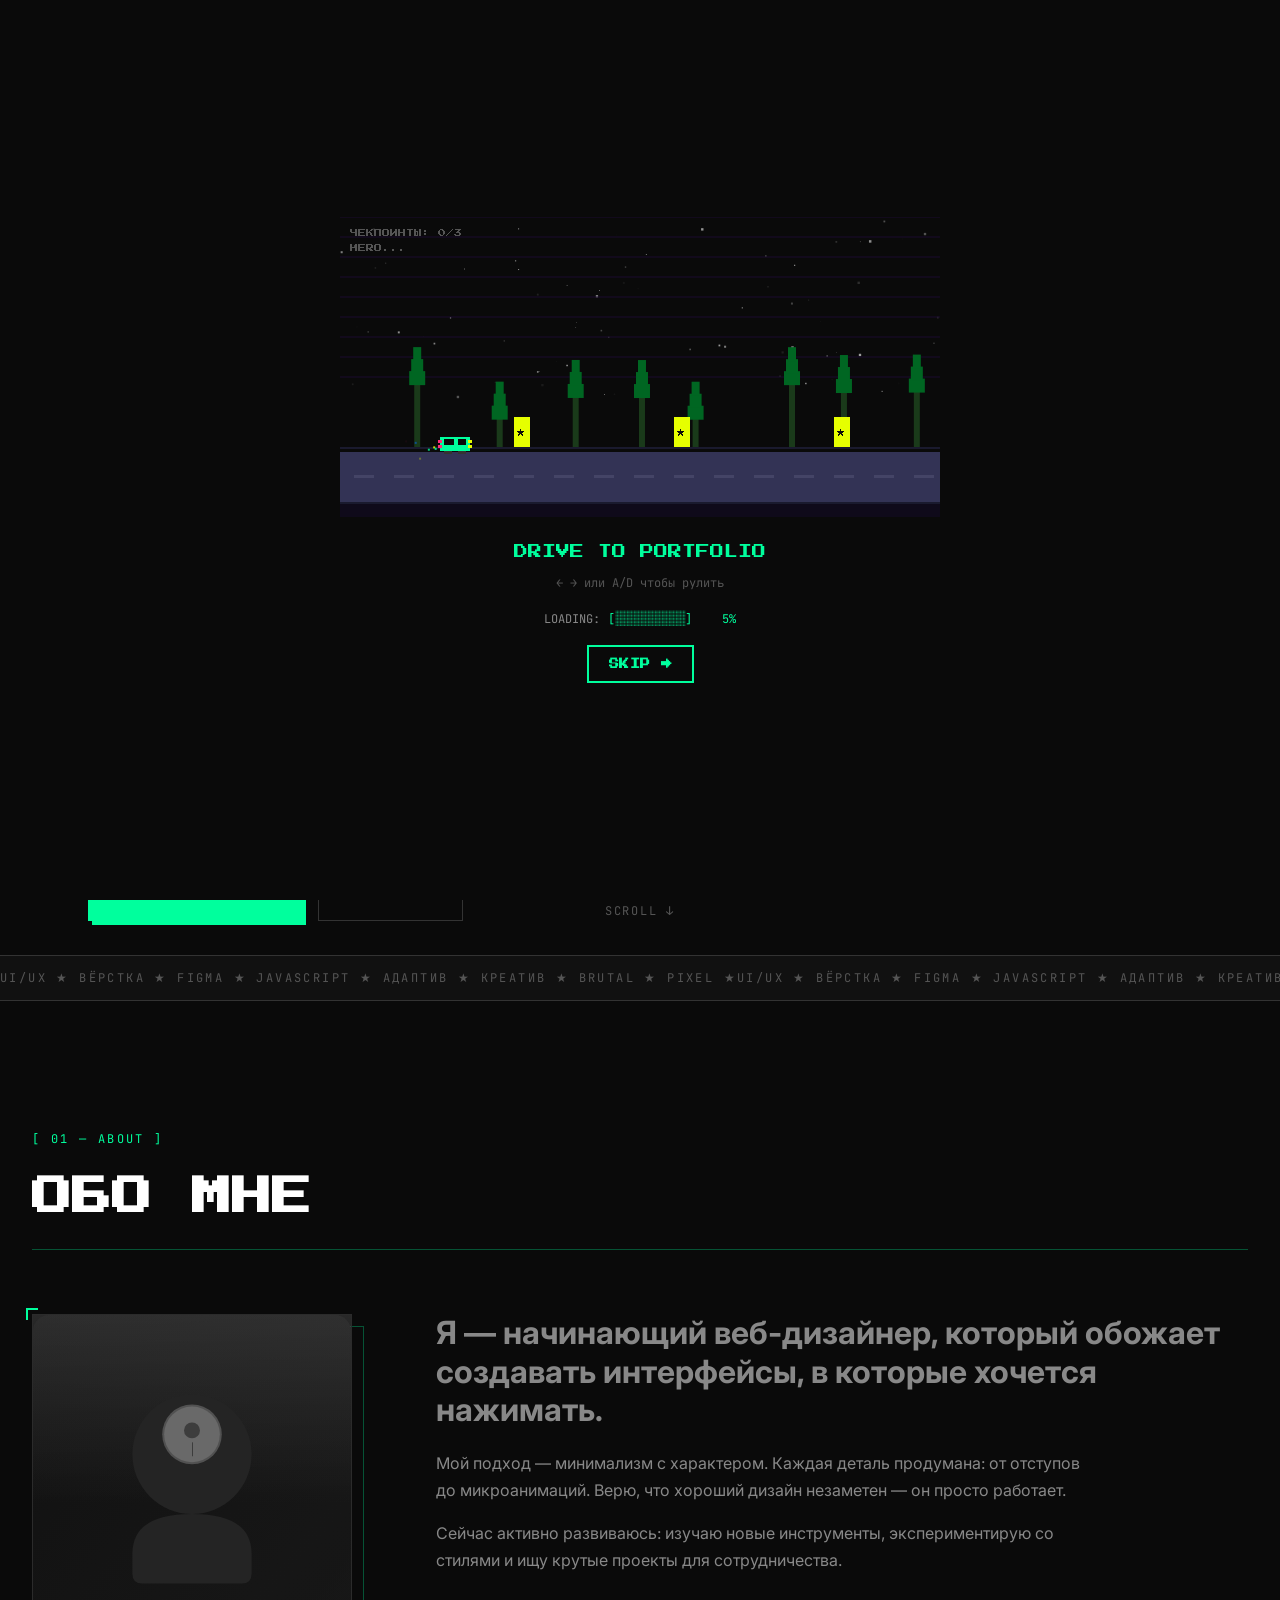
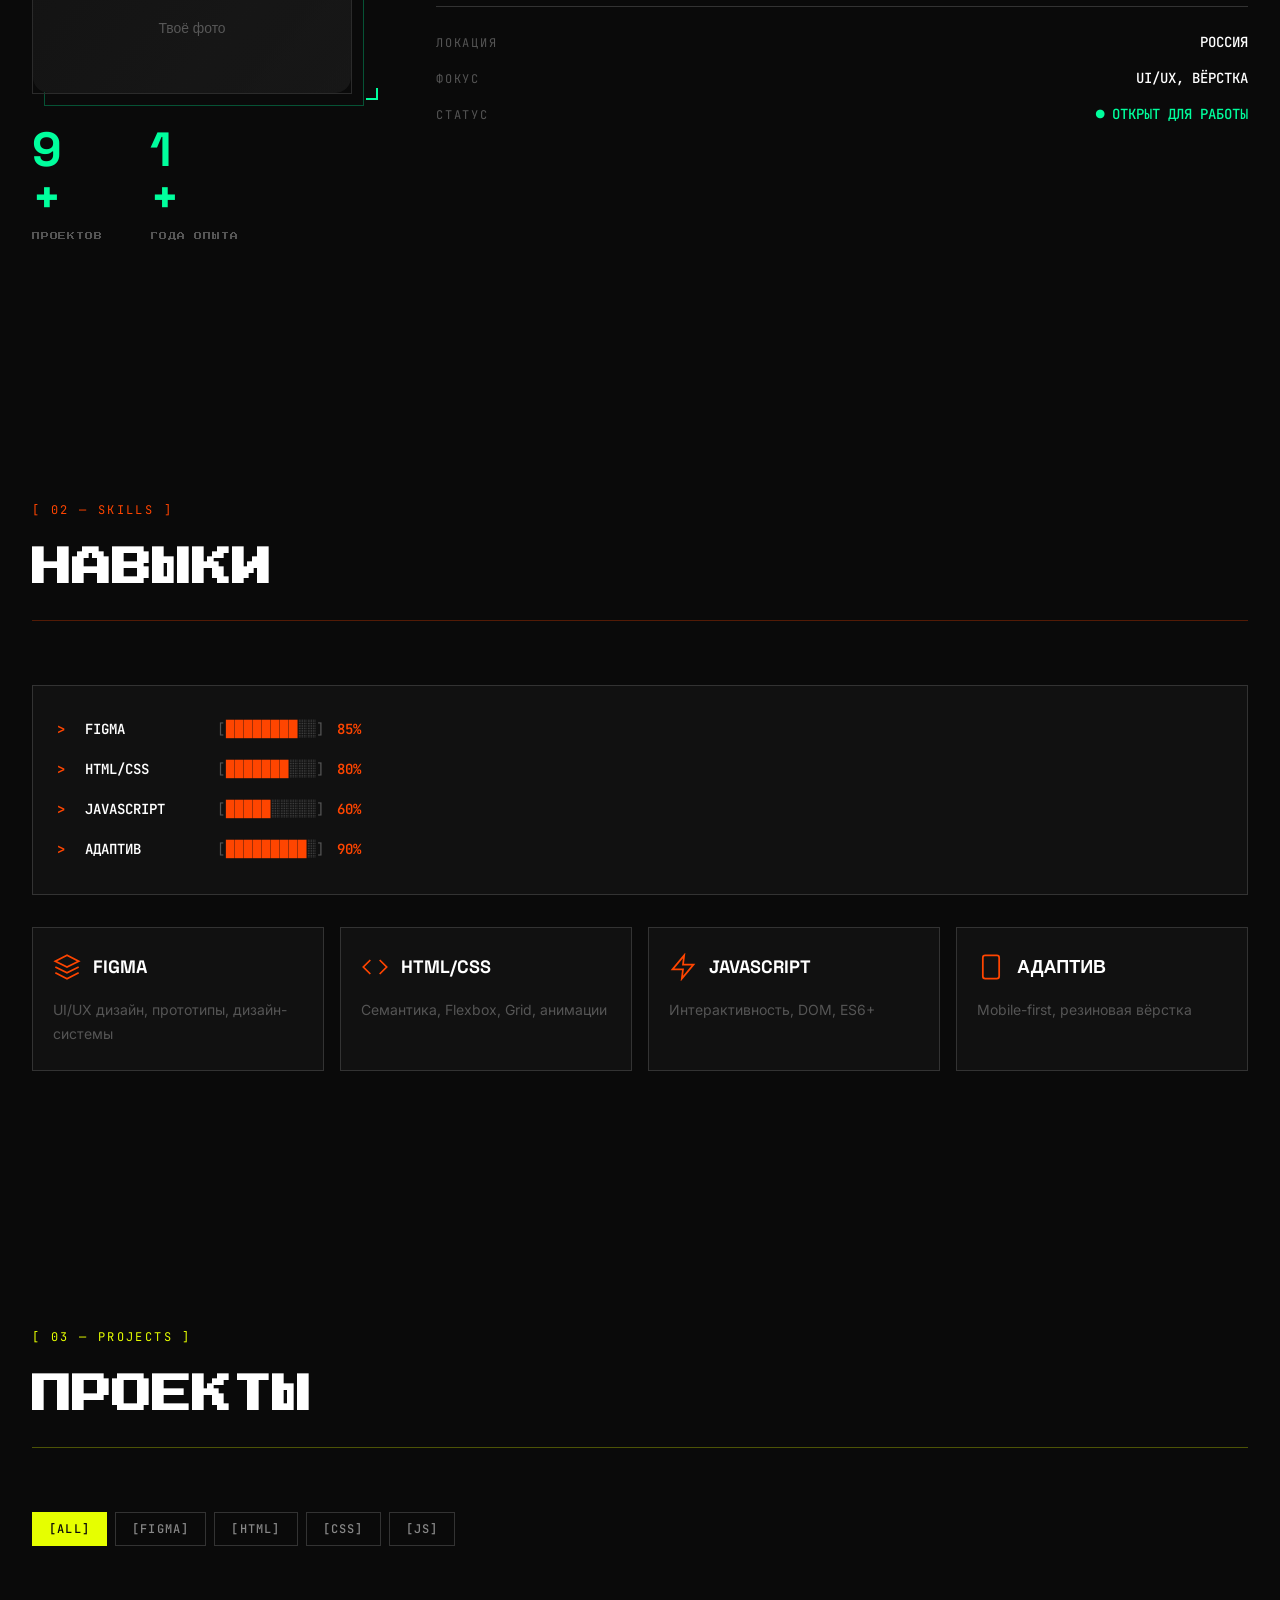
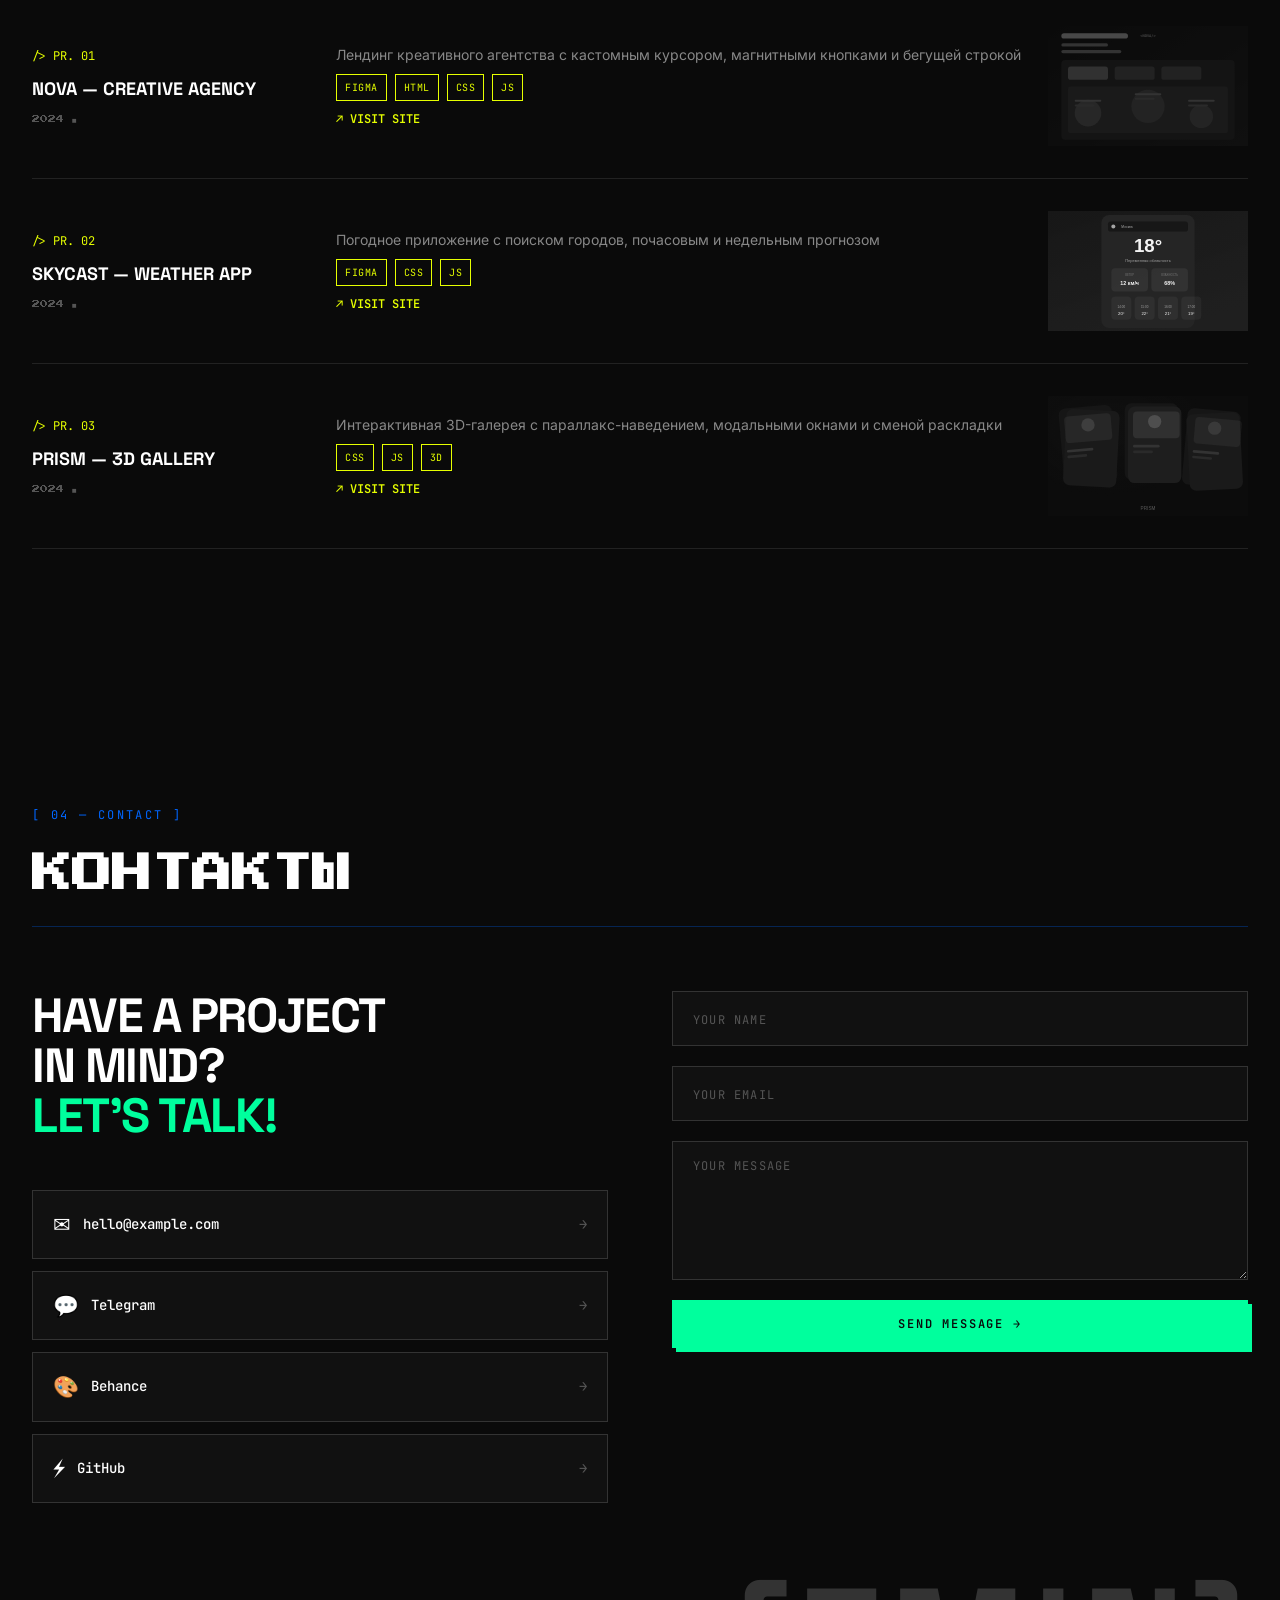
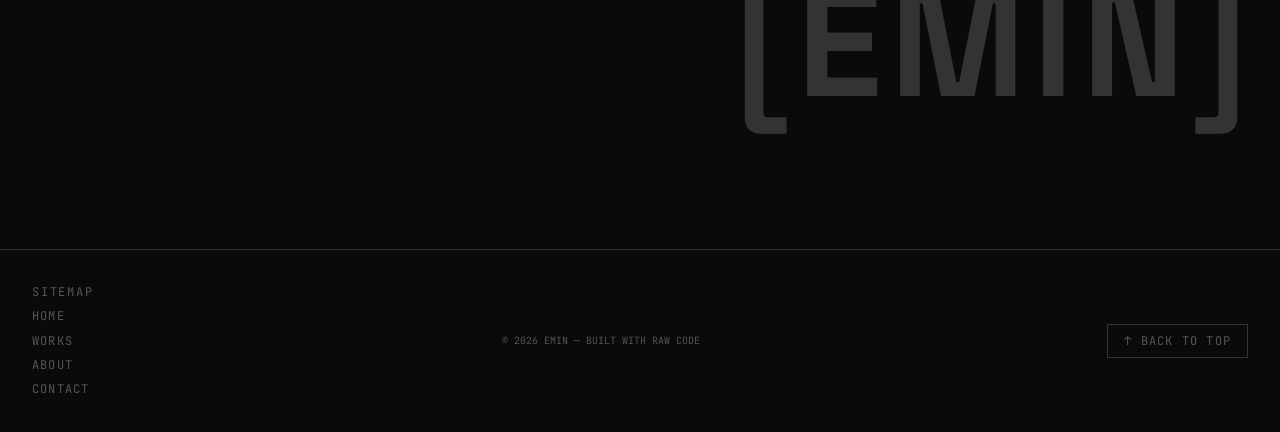
==== commit f643a7b2: "update: replace placeholder with EMIN" ====
--- a/index.html
+++ b/index.html
@@ -38,7 +38,7 @@
   <div class="click-particles" id="clickParticles"></div>
 
   <nav class="nav" id="navbar">
-    <a href="#" class="nav__logo">[YOUR NAME]</a>
+    <a href="#" class="nav__logo">EMIN</a>
     <ul class="nav__links" id="navLinks">
       <li><a href="#about" class="nav__link">ABOUT</a></li>
       <li><a href="#skills" class="nav__link">SKILLS</a></li>
@@ -71,7 +71,7 @@
       <p class="label label--accent">[ Веб-дизайнер ]</p>
       <h1 class="hero__title">
         <span class="hero__line glitch" data-text="HEY, I'M">HEY, I'M</span><br>
-        <span class="hero__line hero__line--stroke">[YOUR NAME]</span><br>
+        <span class="hero__line hero__line--stroke">EMIN</span><br>
         <span class="hero__typed accent" id="typed"></span><span class="hero__cursor">_</span>
       </h1>
       <p class="hero__subtitle">UI/UX Design. Product Design.<br>Web Design. All the cool stuff you can imagine.</p>
@@ -327,12 +327,14 @@
           <button type="submit" class="btn btn-primary btn-full btn-magnetic">SEND MESSAGE →</button>
         </form>
       </div>
-      <div class="contacts-giant reveal">
-        <span class="contacts-giant__letter">[</span>
-        <span class="contacts-giant__letter">Y</span>
-        <span class="contacts-giant__letter">N</span>
-        <span class="contacts-giant__letter">]</span>
-      </div>
+<div class="contacts-giant reveal">
+          <span class="contacts-giant__letter">[</span>
+          <span class="contacts-giant__letter">E</span>
+          <span class="contacts-giant__letter">M</span>
+          <span class="contacts-giant__letter">I</span>
+          <span class="contacts-giant__letter">N</span>
+          <span class="contacts-giant__letter">]</span>
+        </div>
     </div>
   </section>
 
@@ -346,7 +348,7 @@
           <a href="#about" class="footer__link">ABOUT</a>
           <a href="#contacts" class="footer__link">CONTACT</a>
         </div>
-        <span class="footer__copy">&copy; 2026 [YOUR NAME] — BUILT WITH RAW CODE</span>
+        <span class="footer__copy">&copy; 2026 EMIN — BUILT WITH RAW CODE</span>
         <button class="footer__top" onclick="window.scrollTo({top:0,behavior:'smooth'})">↑ BACK TO TOP</button>
       </div>
     </div>
